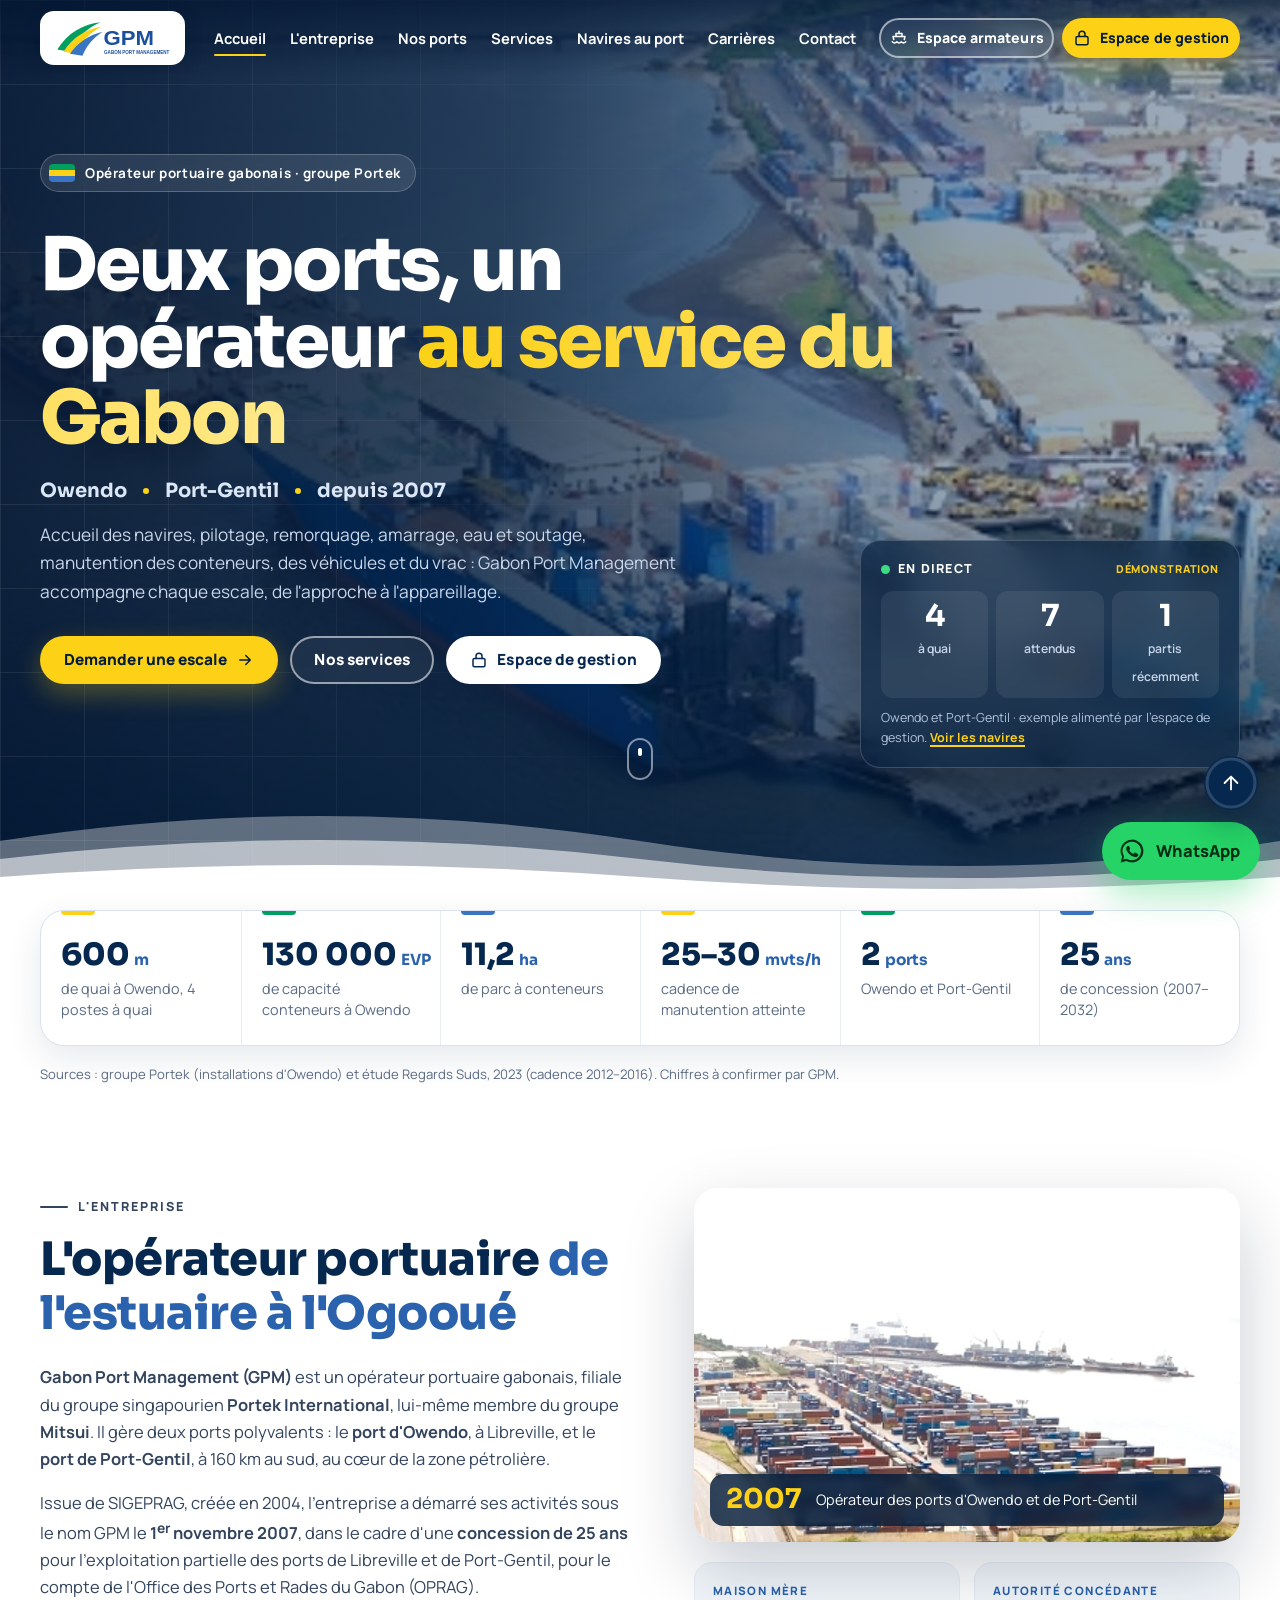
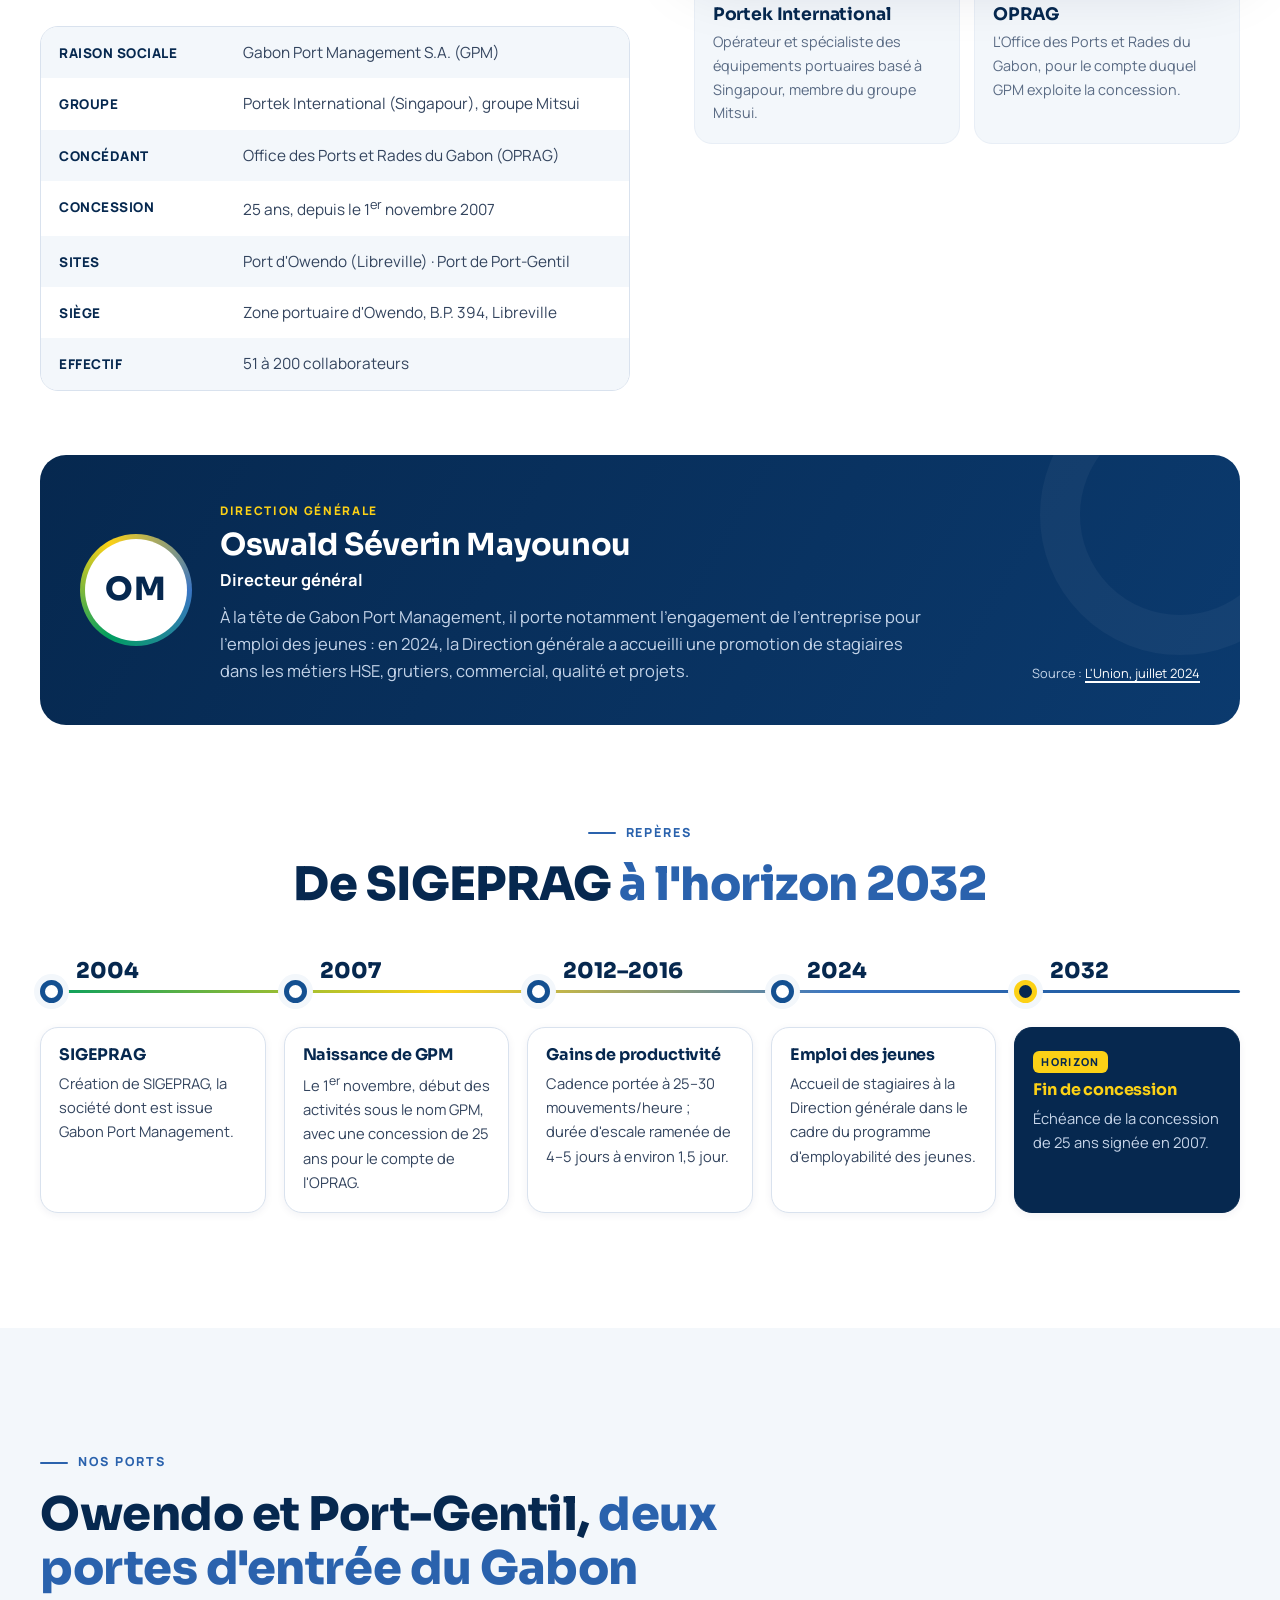
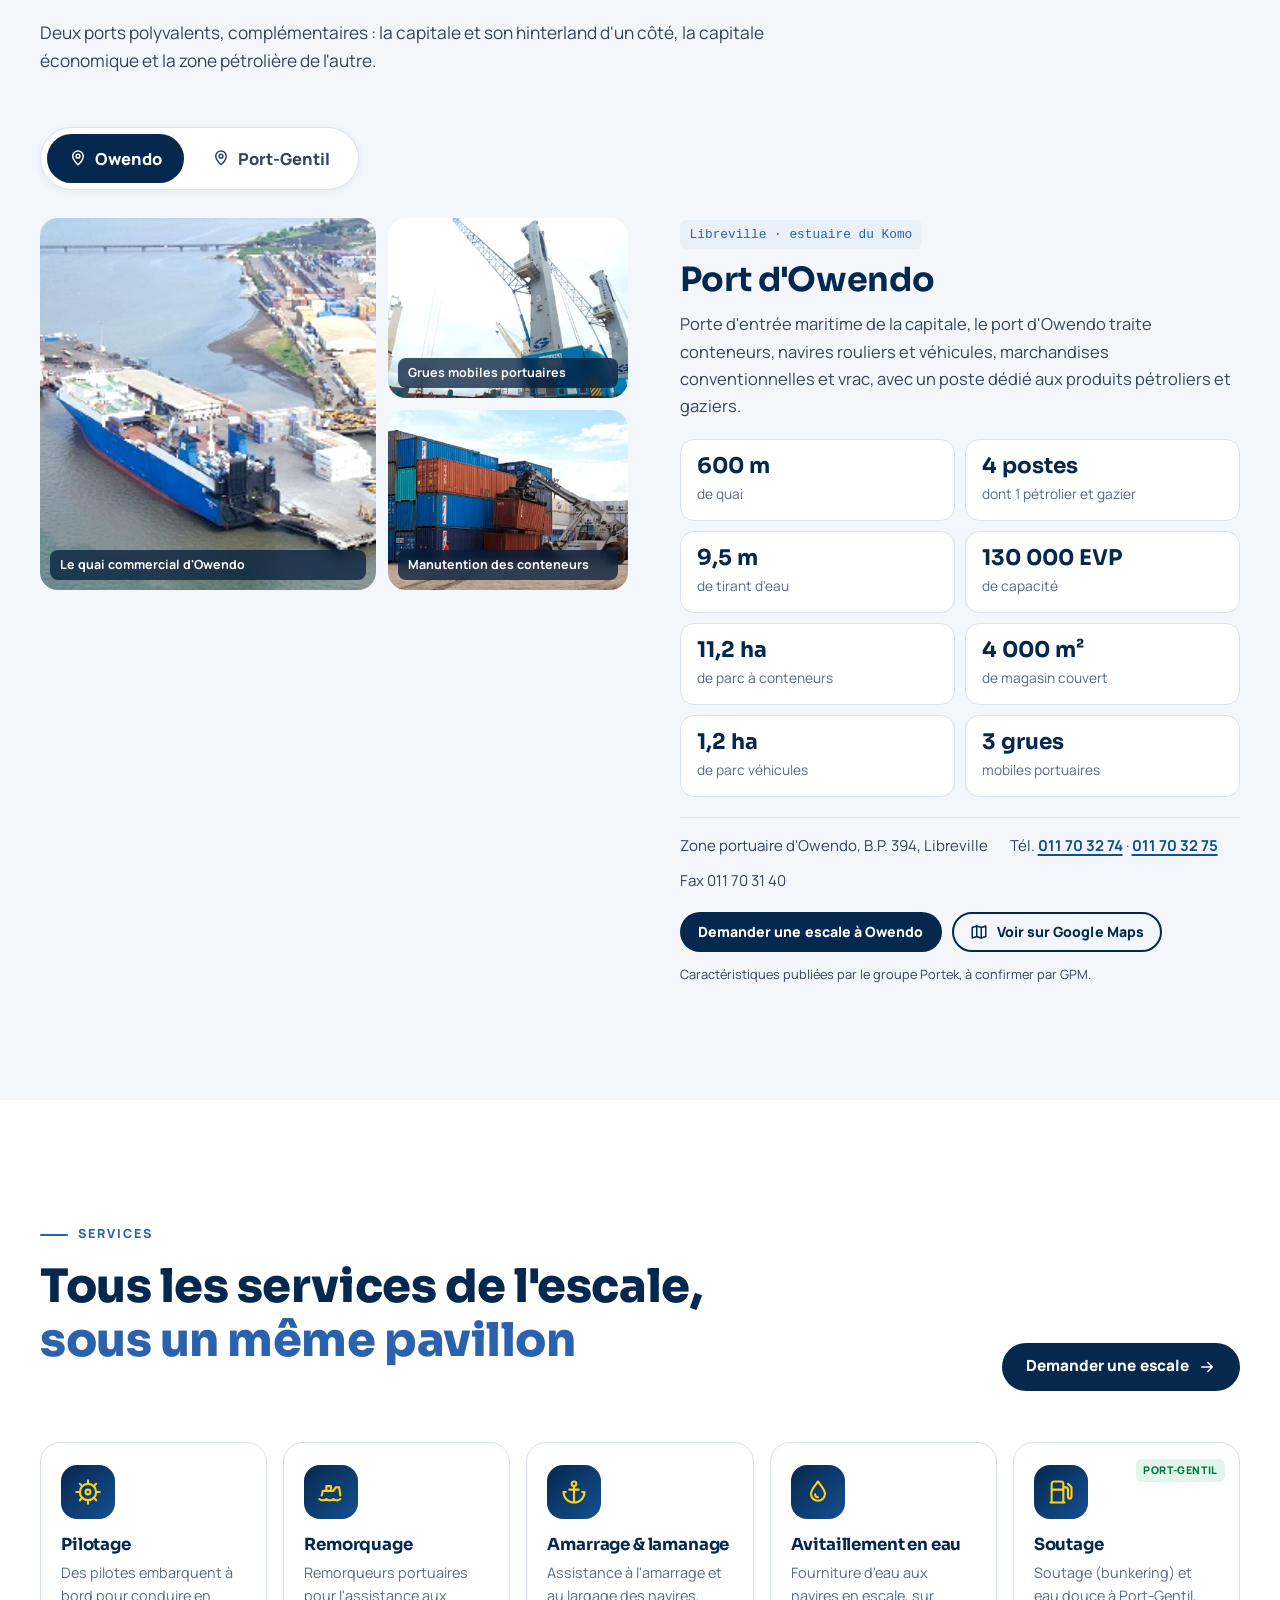
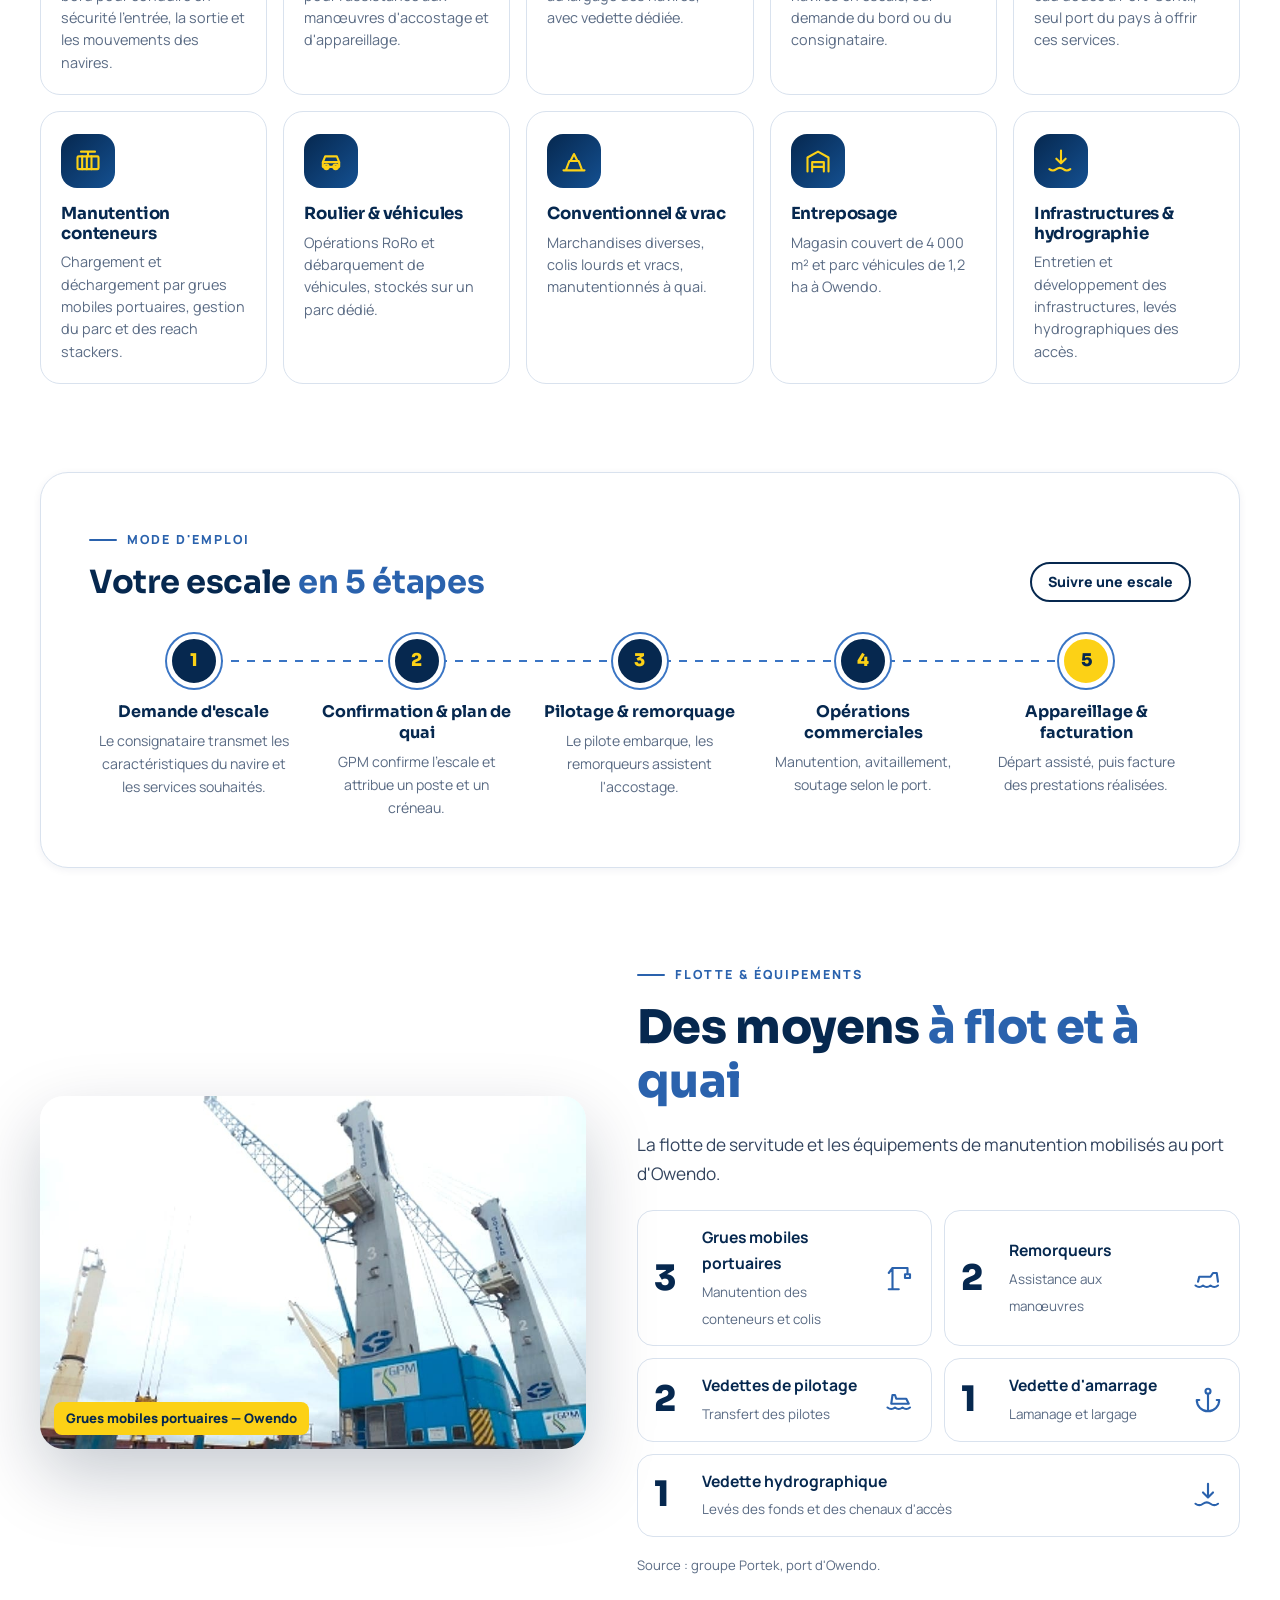
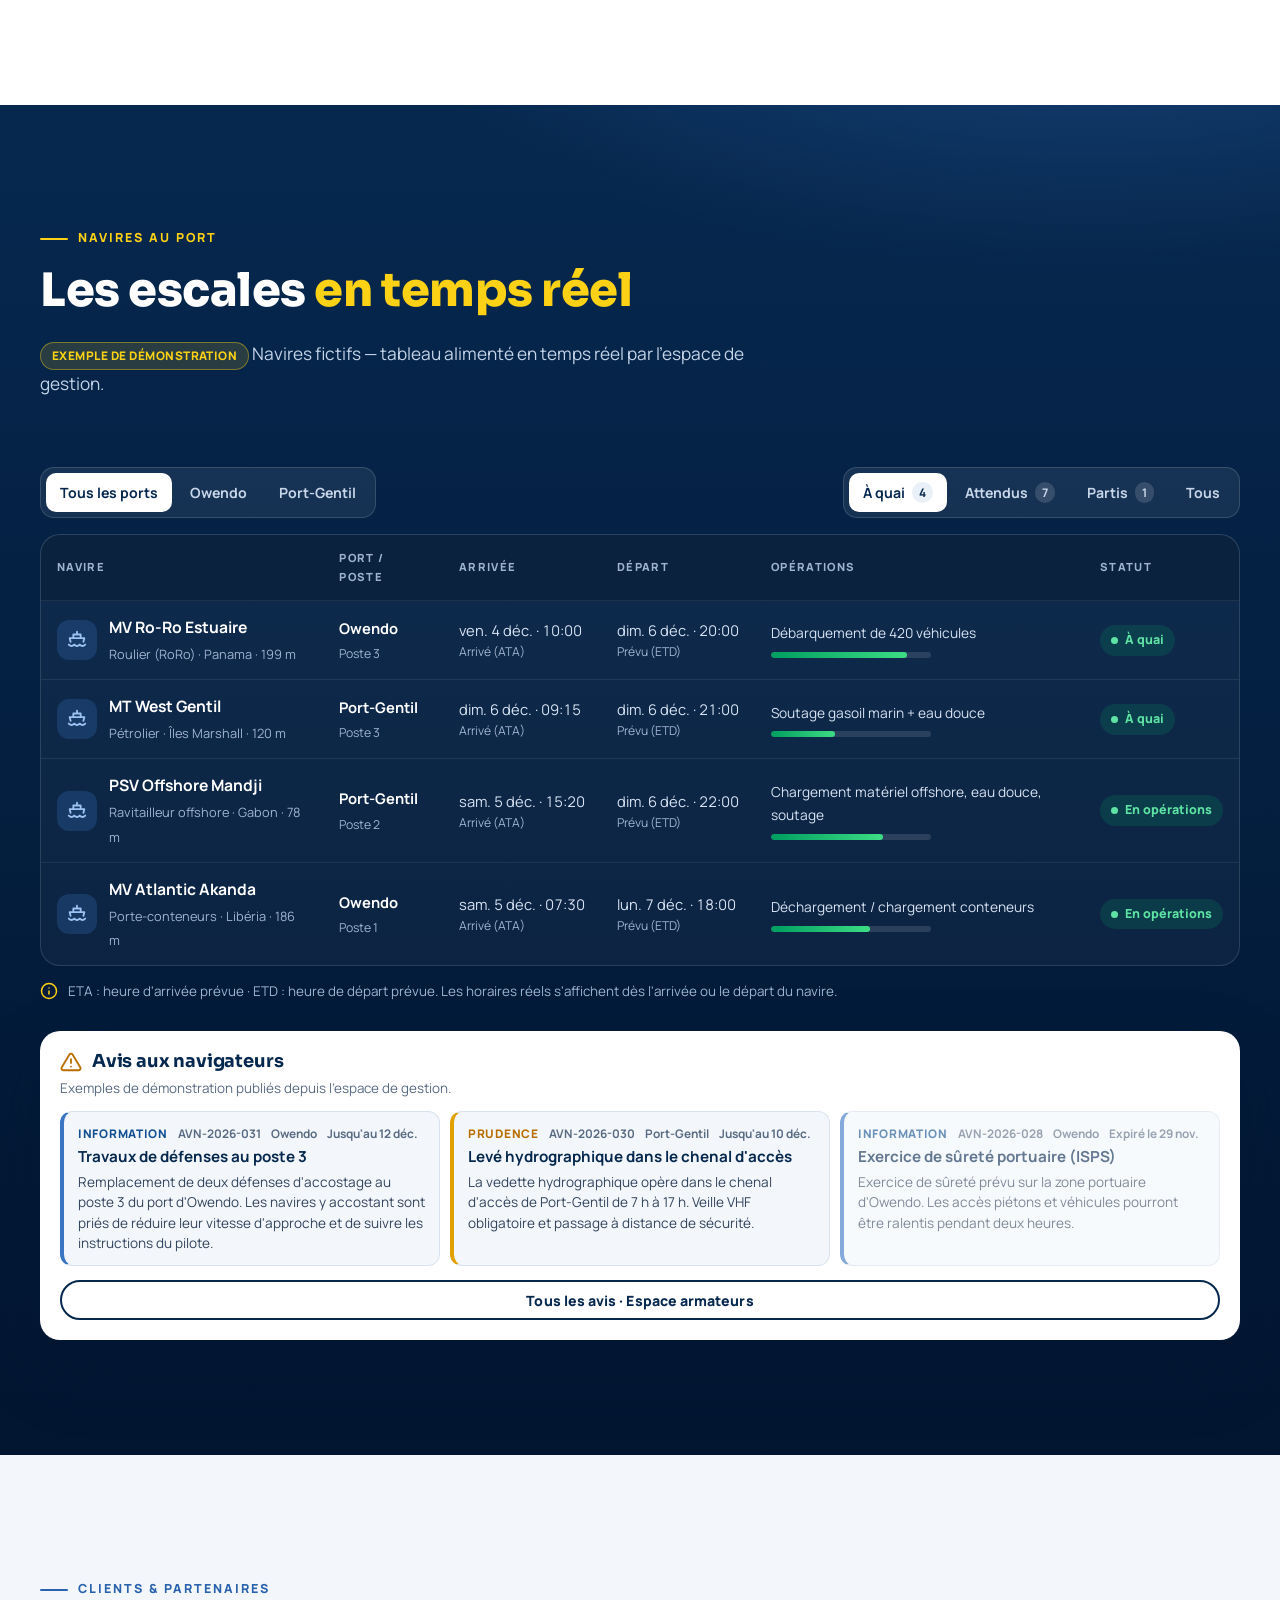
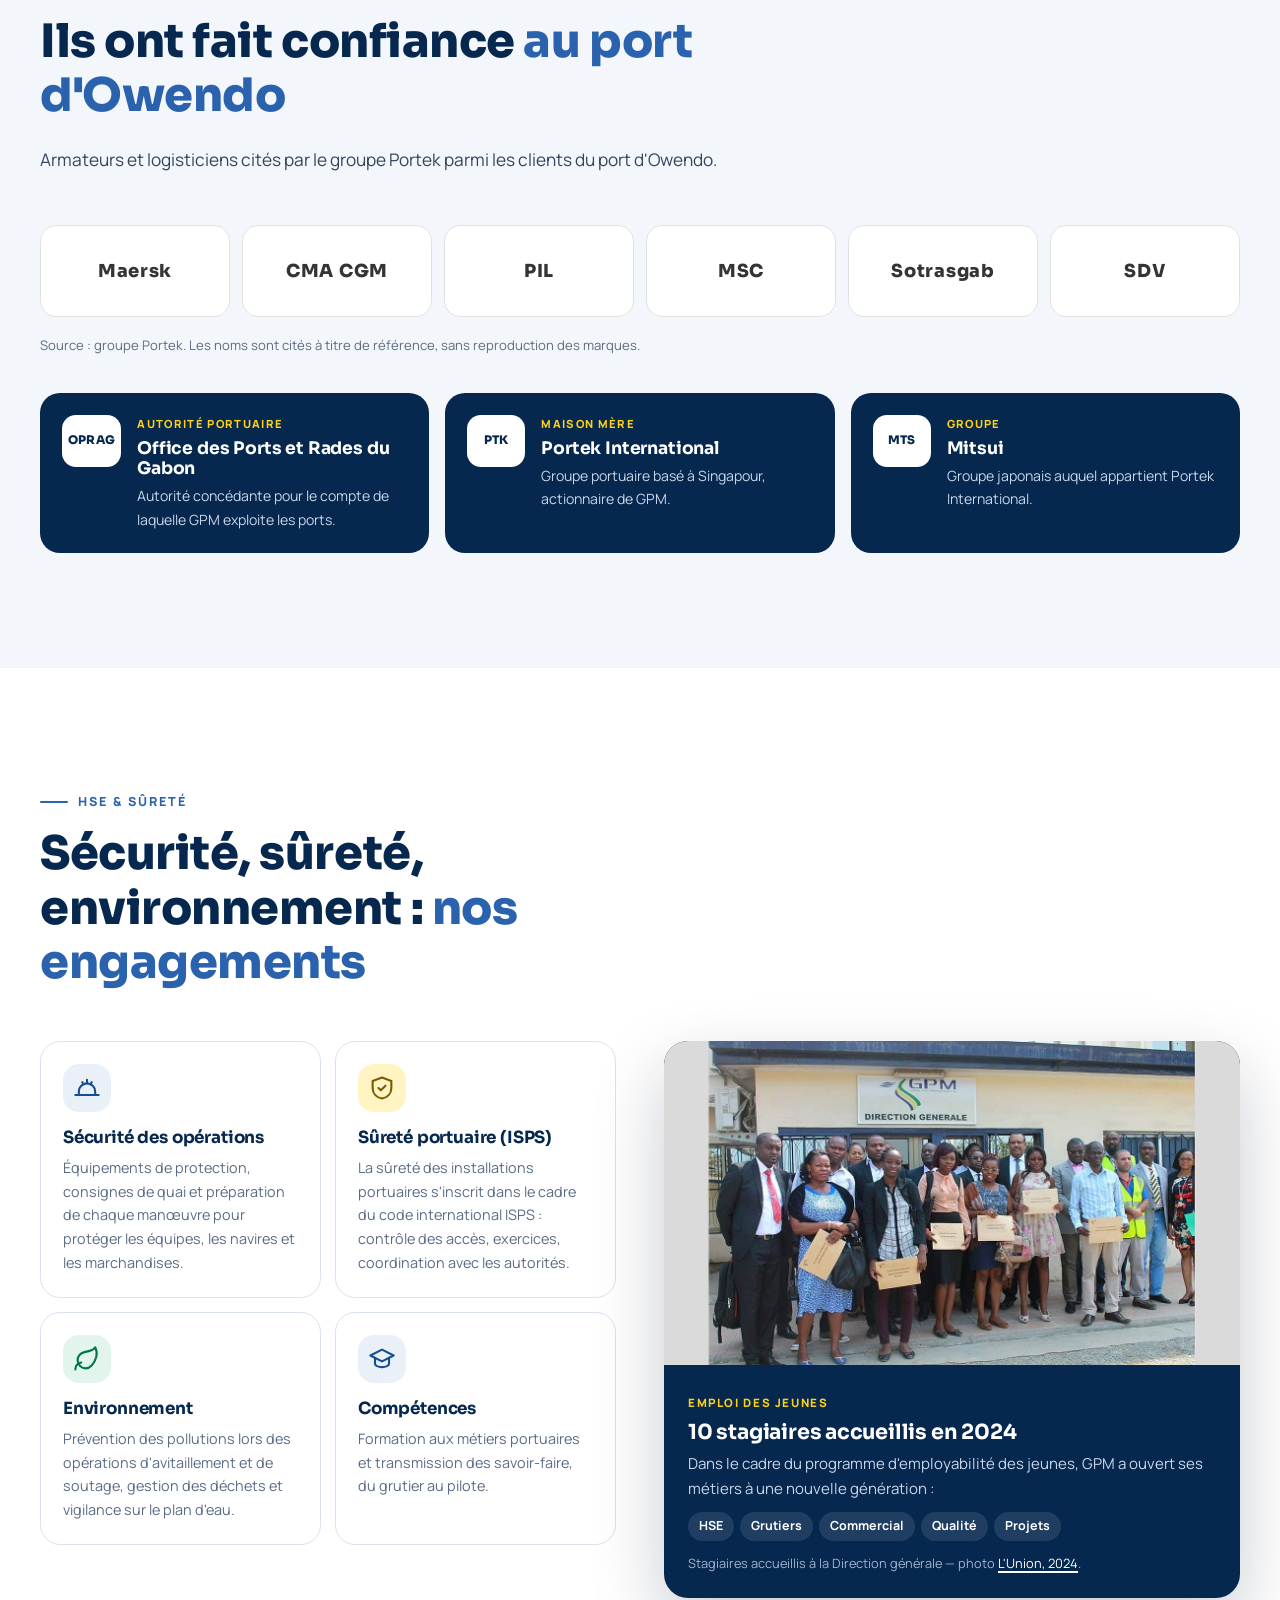
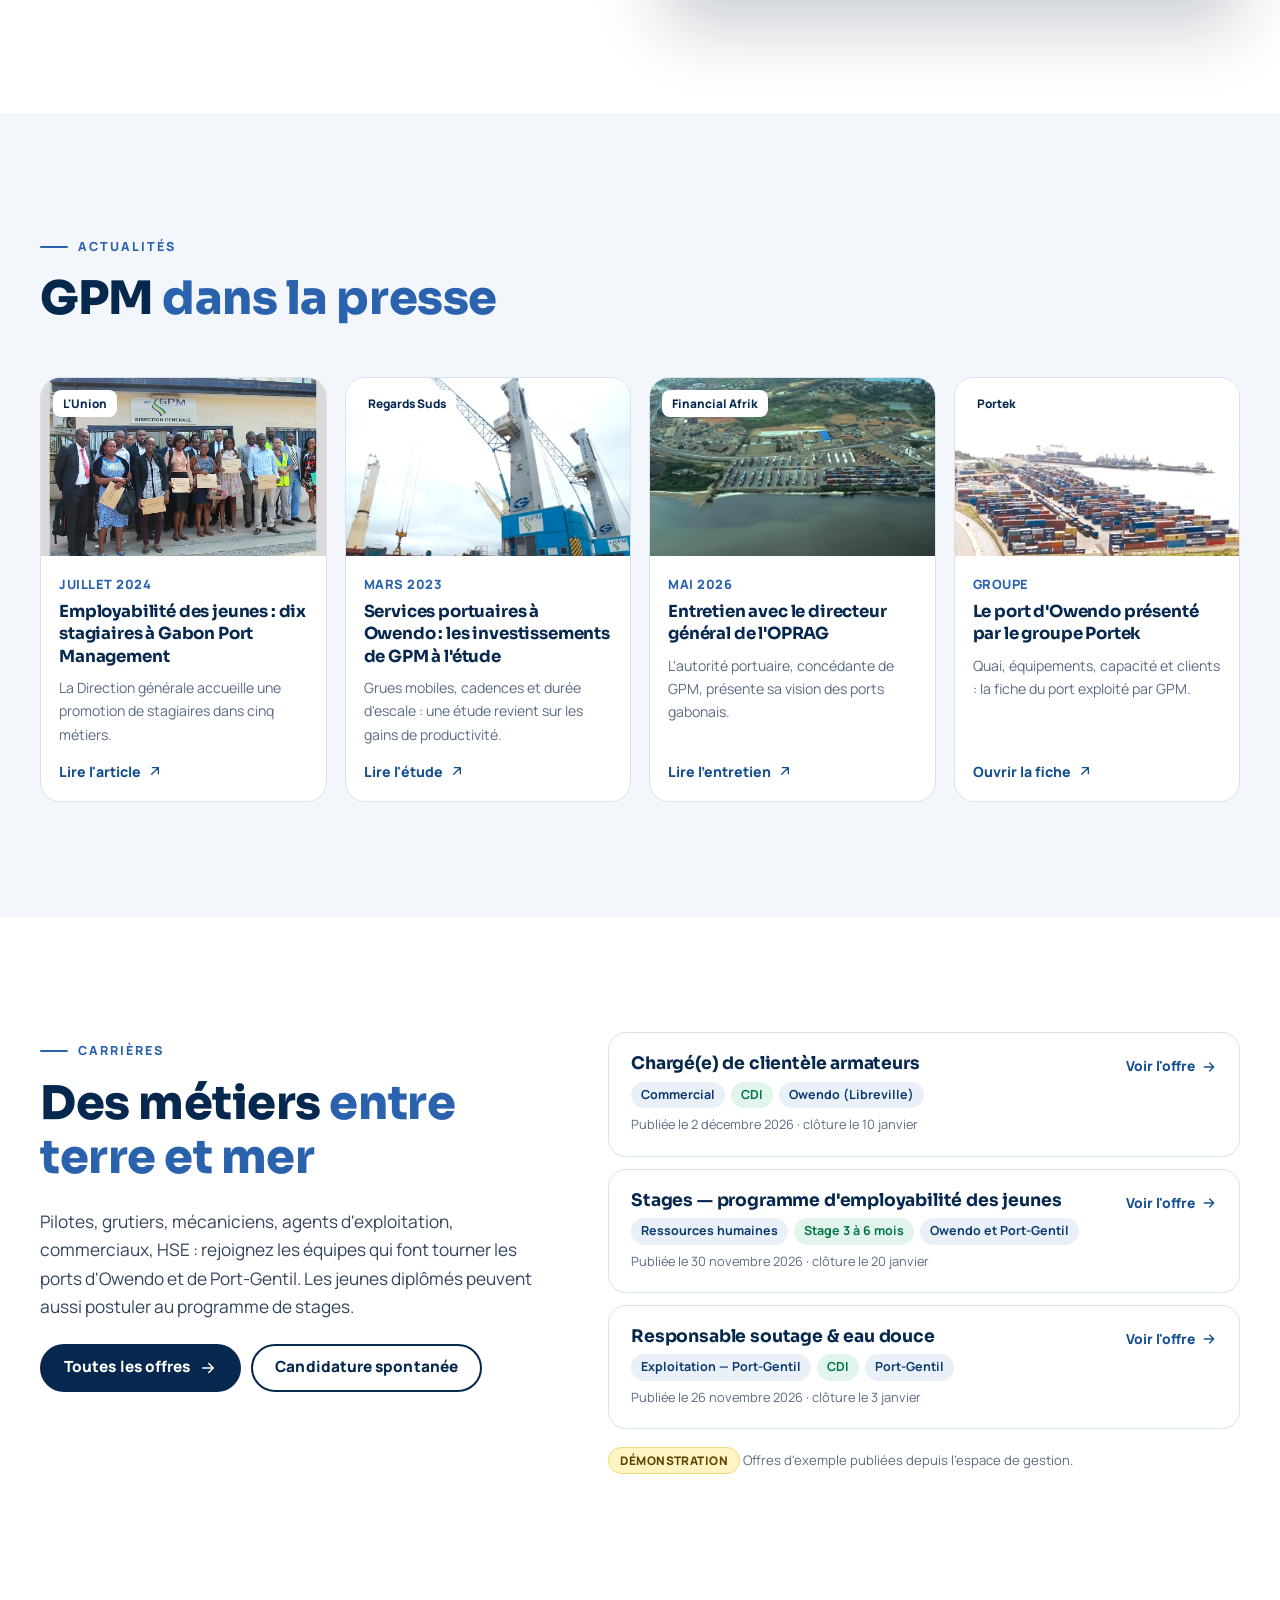
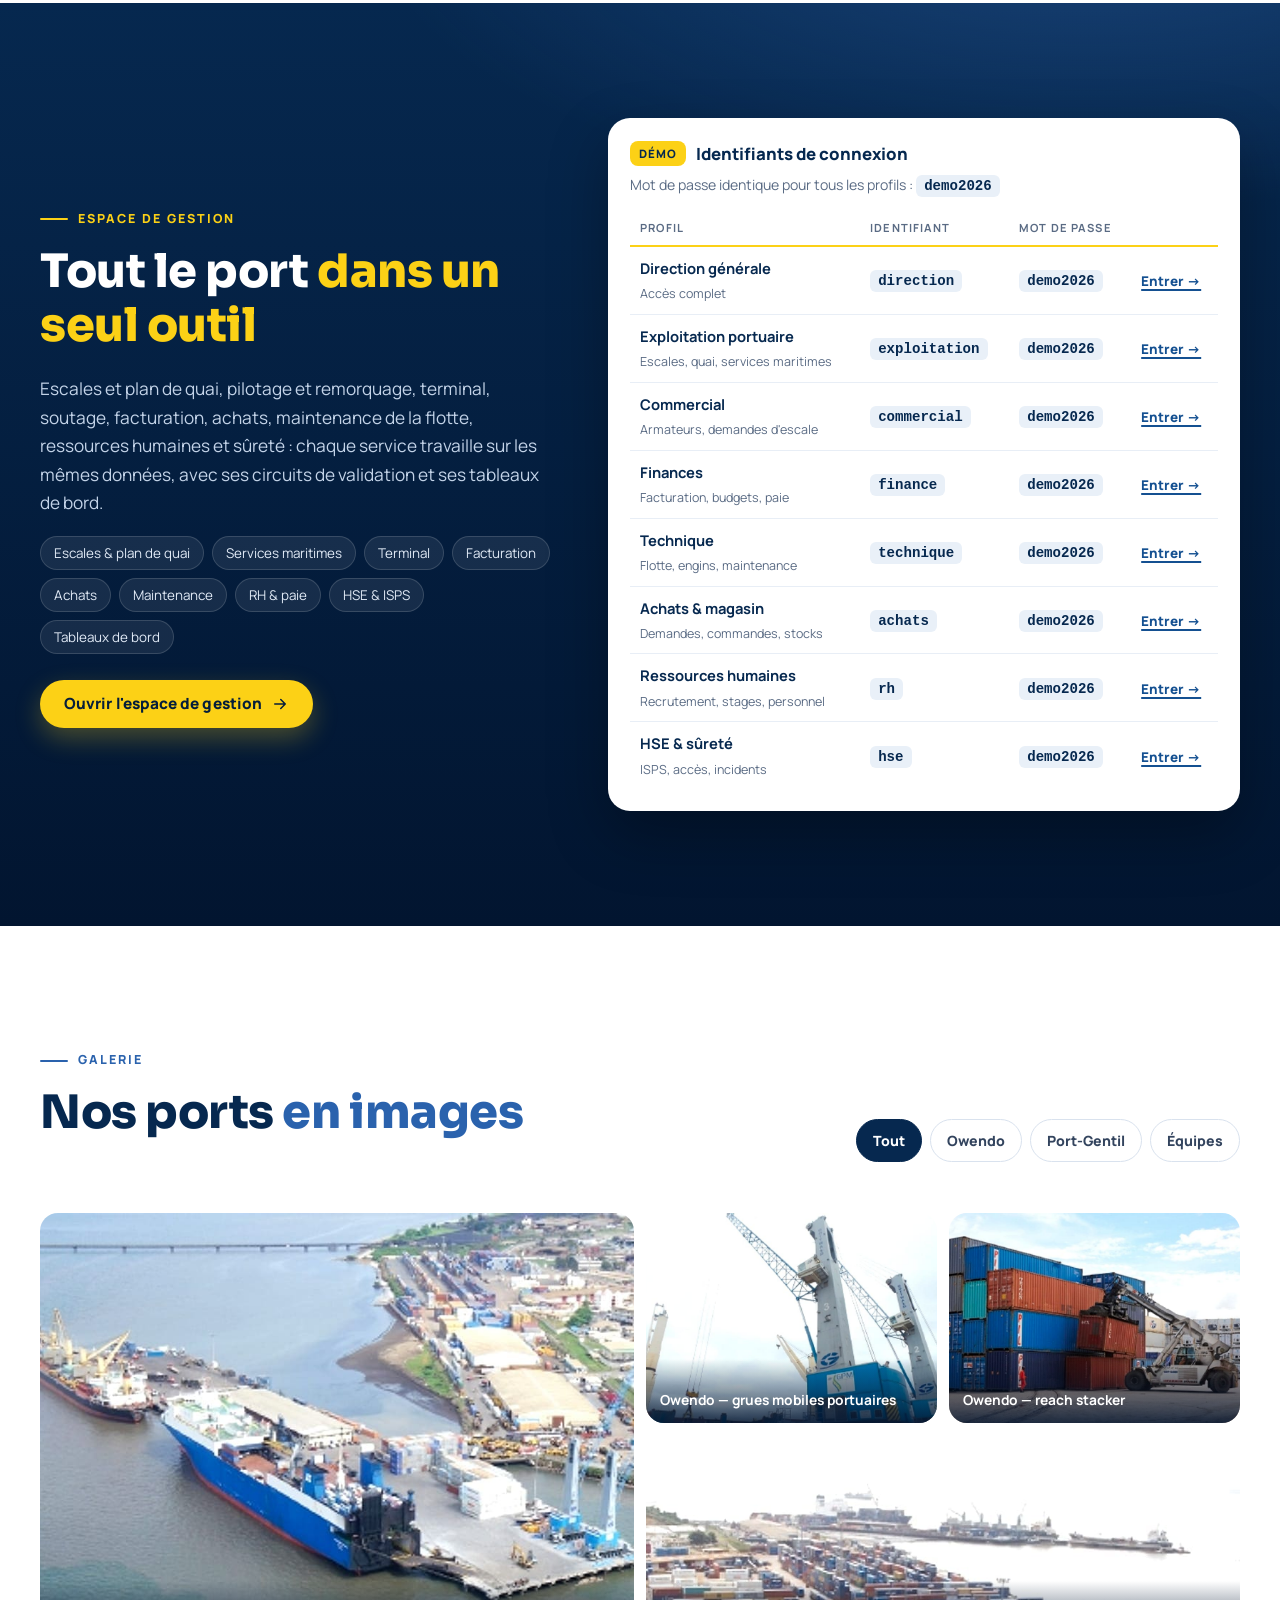
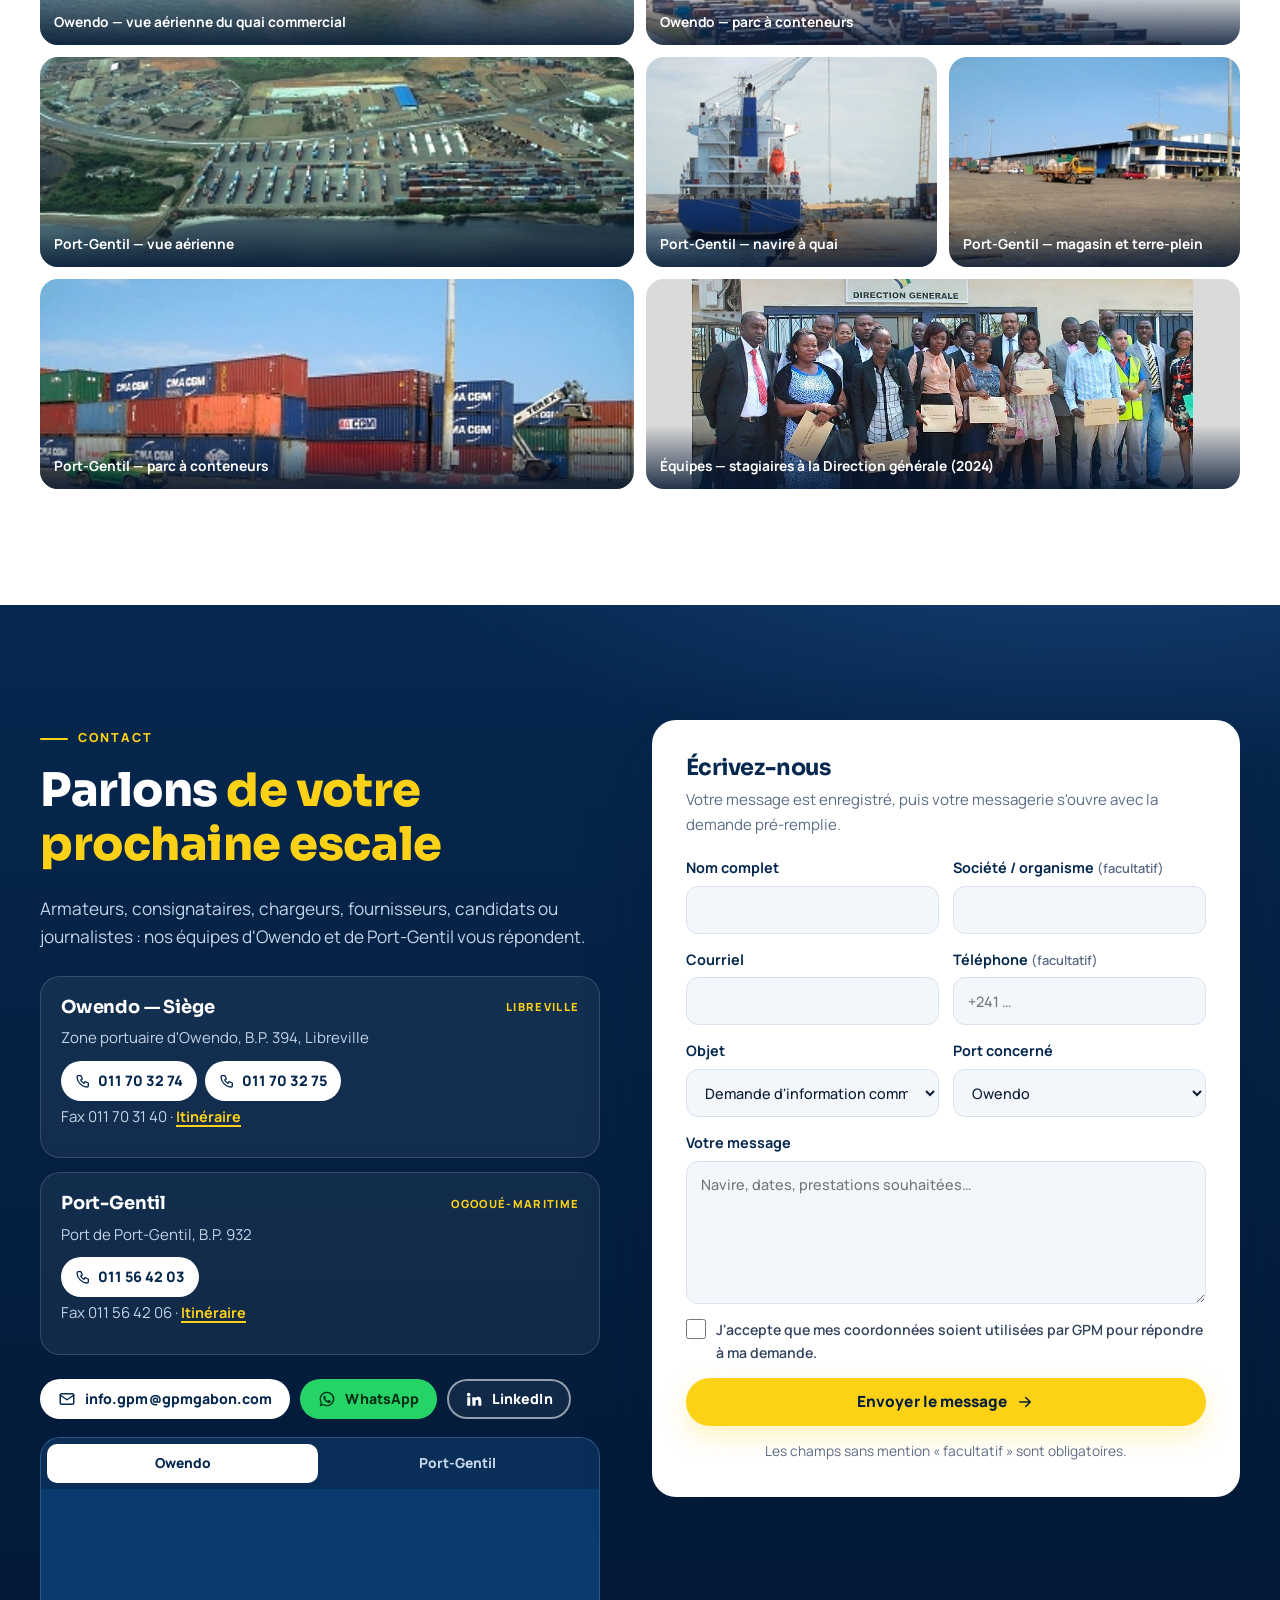
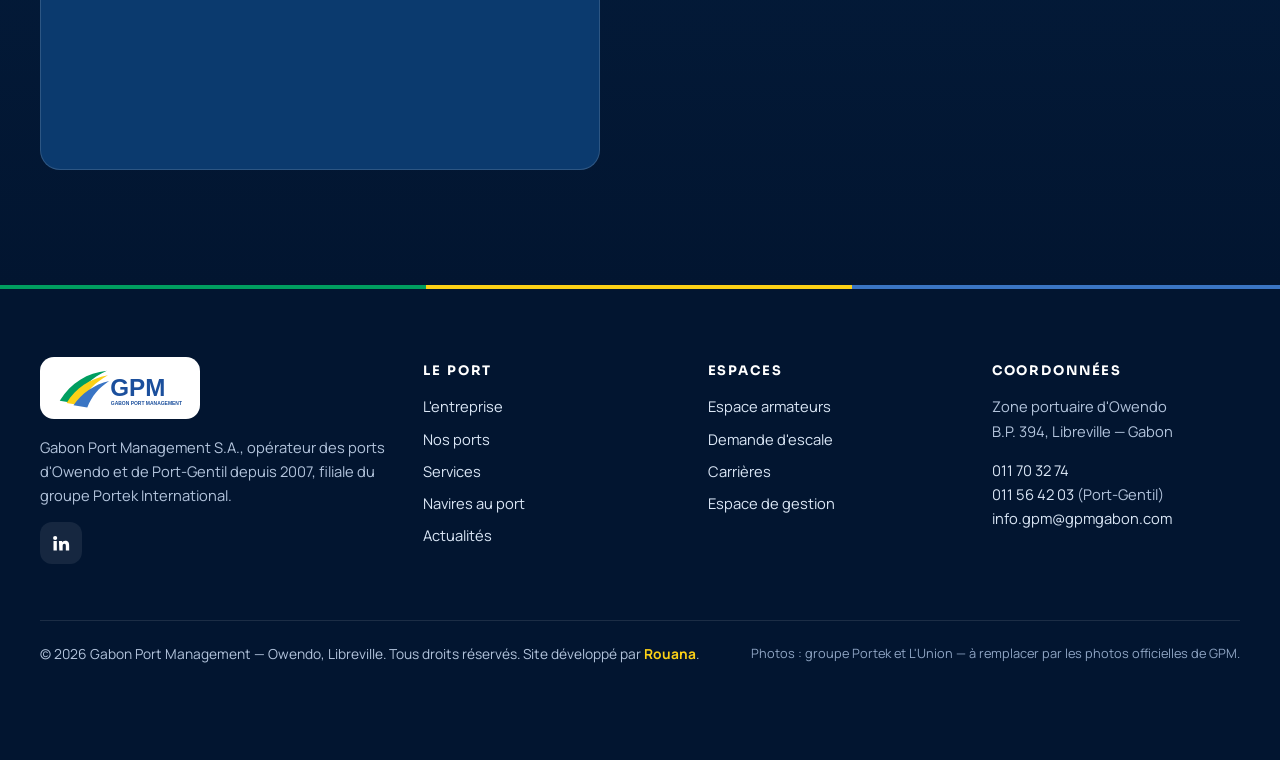
==== index.html @ e1c22f83 "Site Gabon Port Management : vitrine, espace armateurs, carrières et espace de gestion portuaire Co-" ====
<!DOCTYPE html>
<html lang="fr">
<head>
  <meta charset="UTF-8">
  <meta name="viewport" content="width=device-width, initial-scale=1, viewport-fit=cover">
  <title>Gabon Port Management (GPM) — Opérateur des ports d'Owendo et de Port-Gentil</title>
  <meta name="description" content="Gabon Port Management (GPM), filiale du groupe Portek, opère les ports d'Owendo (Libreville) et de Port-Gentil depuis 2007 : pilotage, remorquage, amarrage, eau, soutage, manutention conteneurs, roulier et vrac.">
  <meta name="theme-color" content="#06284f">
  <meta property="og:type" content="website">
  <meta property="og:locale" content="fr_FR">
  <meta property="og:site_name" content="Gabon Port Management">
  <meta property="og:title" content="Gabon Port Management — Deux ports, un opérateur au service du Gabon">
  <meta property="og:description" content="Owendo · Port-Gentil · depuis 2007. Services maritimes, manutention, navires au port et demande d'escale en ligne.">
  <meta property="og:image" content="assets/img/owendo-vue-aerienne.jpg">
  <meta name="twitter:card" content="summary_large_image">
  <link rel="icon" type="image/svg+xml" href="assets/img/icon.svg">
  <link rel="icon" type="image/png" href="assets/img/icon.png">
  <link rel="apple-touch-icon" href="assets/img/icon.png">
  <link rel="preconnect" href="https://fonts.googleapis.com">
  <link rel="preconnect" href="https://fonts.gstatic.com" crossorigin>
  <link href="https://fonts.googleapis.com/css2?family=Sora:wght@600;700;800&family=Manrope:wght@400;500;600;700;800&display=swap" rel="stylesheet">
  <link rel="stylesheet" href="assets/css/style.css">
  <script type="application/ld+json">
  {
    "@context": "https://schema.org",
    "@type": "Organization",
    "name": "Gabon Port Management",
    "alternateName": "GPM",
    "legalName": "Gabon Port Management S.A.",
    "description": "Opérateur des ports d'Owendo (Libreville) et de Port-Gentil, filiale du groupe Portek International.",
    "foundingDate": "2007-11-01",
    "logo": "assets/img/logo.png",
    "email": "info.gpm@gpmgabon.com",
    "telephone": "+241 11 70 32 74",
    "parentOrganization": { "@type": "Organization", "name": "Portek International" },
    "address": { "@type": "PostalAddress", "streetAddress": "Zone portuaire d'Owendo, B.P. 394", "addressLocality": "Libreville", "addressCountry": "GA" },
    "location": [
      { "@type": "Place", "name": "Port d'Owendo", "address": { "@type": "PostalAddress", "addressLocality": "Owendo", "addressCountry": "GA" } },
      { "@type": "Place", "name": "Port de Port-Gentil", "address": { "@type": "PostalAddress", "postOfficeBoxNumber": "932", "addressLocality": "Port-Gentil", "addressCountry": "GA" } }
    ],
    "sameAs": ["https://ga.linkedin.com/company/gabon-port-management"]
  }
  </script>
</head>
<body id="top">
<a class="skip" href="#contenu">Aller au contenu</a>

<!-- ============ EN-TÊTE ============ -->
<header class="header" id="header">
  <div class="container header__inner">
    <a href="#accueil" class="brand" aria-label="Gabon Port Management — accueil">
      <img src="assets/img/logo.svg" alt="Gabon Port Management (GPM)" width="121" height="42">
    </a>
    <nav class="nav" id="nav" aria-label="Navigation principale">
      <a href="#accueil">Accueil</a>
      <a href="#entreprise">L'entreprise</a>
      <a href="#ports">Nos ports</a>
      <a href="#services">Services</a>
      <a href="#navires">Navires au port</a>
      <a href="#carrieres">Carrières</a>
      <a href="#contact">Contact</a>
      <div class="nav__btns">
        <a href="clients.html" class="btn btn--ghost btn--sm"><svg viewBox="0 0 24 24" aria-hidden="true"><path d="M3 17c2 2 4 2 6 0 2 2 4 2 6 0 2 2 4 2 6 0"/><path d="M5 14 4 10h16l-1 4M8 10V6h8v4M12 3v3"/></svg>Espace armateurs</a>
        <a href="espace/index.html" class="btn btn--yellow btn--sm"><svg viewBox="0 0 24 24" aria-hidden="true"><rect x="4" y="10" width="16" height="11" rx="2"/><path d="M8 10V7a4 4 0 0 1 8 0v3"/></svg>Espace de gestion</a>
      </div>
    </nav>
    <a href="espace/index.html" class="btn btn--yellow btn--sm header__cta" aria-label="Espace de gestion"><svg viewBox="0 0 24 24" aria-hidden="true"><rect x="4" y="10" width="16" height="11" rx="2"/><path d="M8 10V7a4 4 0 0 1 8 0v3"/></svg><span>Gestion</span></a>
    <button class="burger" id="burger" type="button" aria-label="Ouvrir le menu" aria-expanded="false" aria-controls="nav"><span></span><span></span><span></span></button>
  </div>
</header>

<main id="contenu">

<!-- ============ HÉRO ============ -->
<section class="hero" id="accueil">
  <div class="hero__bg" style="background-image:url('assets/img/owendo-vue-aerienne.jpg')" role="img" aria-label="Vue aérienne du port d'Owendo : navire roulier à quai et grues mobiles"></div>
  <div class="hero__overlay"></div>
  <div class="hero__grid" aria-hidden="true"></div>
  <div class="container hero__content">
    <p class="hero__badge reveal"><span class="hero__flag" aria-hidden="true"><i></i><i></i><i></i></span><span>Opérateur portuaire gabonais · groupe Portek</span></p>
    <h1 class="hero__title reveal">Deux ports, un opérateur <em>au service du Gabon</em></h1>
    <p class="hero__sites reveal"><span>Owendo</span><span>Port-Gentil</span><span>depuis 2007</span></p>
    <p class="hero__lead reveal">Accueil des navires, pilotage, remorquage, amarrage, eau et soutage, manutention des conteneurs, des véhicules et du vrac : Gabon Port Management accompagne chaque escale, de l'approche à l'appareillage.</p>
    <div class="hero__actions reveal">
      <a href="clients.html#demande" class="btn btn--yellow">Demander une escale <svg viewBox="0 0 24 24" aria-hidden="true"><path d="M5 12h14M13 6l6 6-6 6"/></svg></a>
      <a href="#services" class="btn btn--ghost">Nos services</a>
      <a href="espace/index.html" class="btn btn--white"><svg viewBox="0 0 24 24" aria-hidden="true"><rect x="4" y="10" width="16" height="11" rx="2"/><path d="M8 10V7a4 4 0 0 1 8 0v3"/></svg>Espace de gestion</a>
    </div>
  </div>
  <aside class="hero__live reveal" aria-label="Activité des ports (démonstration)">
    <div class="live__head"><span class="live__dot">En direct</span><small>Démonstration</small></div>
    <div class="live__stats">
      <a href="#navires" data-goto="quai"><b id="live-quai">–</b><span>à quai</span></a>
      <a href="#navires" data-goto="attendus"><b id="live-attendus">–</b><span>attendus</span></a>
      <a href="#navires" data-goto="partis"><b id="live-partis">–</b><span>partis récemment</span></a>
    </div>
    <p class="live__foot">Owendo et Port-Gentil · exemple alimenté par l'espace de gestion. <a href="#navires">Voir les navires</a></p>
  </aside>
  <div class="waves" aria-hidden="true">
    <svg class="w1" viewBox="0 0 2880 110" preserveAspectRatio="none"><path fill="#ffffff" d="M0 50 Q 360 0 720 50 T 1440 50 T 2160 50 T 2880 50 V110 H0Z"/></svg>
    <svg class="w2" viewBox="0 0 2880 110" preserveAspectRatio="none"><path fill="#ffffff" d="M0 68 Q 360 30 720 68 T 1440 68 T 2160 68 T 2880 68 V110 H0Z"/></svg>
    <svg class="w3" viewBox="0 0 2880 110" preserveAspectRatio="none"><path fill="#ffffff" d="M0 86 Q 360 62 720 86 T 1440 86 T 2160 86 T 2880 86 V110 H0Z"/></svg>
  </div>
  <span class="hero__scroll" aria-hidden="true"></span>
</section>

<!-- ============ CHIFFRES CLÉS ============ -->
<section class="kpis" aria-label="Chiffres clés">
  <div class="container">
    <div class="kpis__grid reveal">
      <div class="kpi"><div class="kpi__value"><span data-count="600">0</span><small>m</small></div><p class="kpi__label">de quai à Owendo, 4 postes à quai</p></div>
      <div class="kpi"><div class="kpi__value"><span data-count="130000">0</span><small>EVP</small></div><p class="kpi__label">de capacité conteneurs à Owendo</p></div>
      <div class="kpi"><div class="kpi__value"><span data-count="11.2" data-decimals="1">0</span><small>ha</small></div><p class="kpi__label">de parc à conteneurs</p></div>
      <div class="kpi"><div class="kpi__value"><span data-count="30" data-prefix="25–">0</span><small>mvts/h</small></div><p class="kpi__label">cadence de manutention atteinte</p></div>
      <div class="kpi"><div class="kpi__value"><span data-count="2">0</span><small>ports</small></div><p class="kpi__label">Owendo et Port-Gentil</p></div>
      <div class="kpi"><div class="kpi__value"><span data-count="25">0</span><small>ans</small></div><p class="kpi__label">de concession (2007–2032)</p></div>
    </div>
    <p class="src">Sources : groupe Portek (installations d'Owendo) et étude Regards Suds, 2023 (cadence 2012–2016). Chiffres à confirmer par GPM.</p>
  </div>
</section>

<!-- ============ L'ENTREPRISE ============ -->
<section class="section" id="entreprise">
  <div class="container">
    <div class="about">
      <div class="about__text">
        <p class="eyebrow reveal">L'entreprise</p>
        <h2 class="title reveal">L'opérateur portuaire <em>de l'estuaire à l'Ogooué</em></h2>
        <p class="reveal"><strong>Gabon Port Management (GPM)</strong> est un opérateur portuaire gabonais, filiale du groupe singapourien <strong>Portek International</strong>, lui-même membre du groupe <strong>Mitsui</strong>. Il gère deux ports polyvalents : le <strong>port d'Owendo</strong>, à Libreville, et le <strong>port de Port-Gentil</strong>, à 160 km au sud, au cœur de la zone pétrolière.</p>
        <p class="reveal">Issue de SIGEPRAG, créée en 2004, l'entreprise a démarré ses activités sous le nom GPM le <strong>1<sup>er</sup> novembre 2007</strong>, dans le cadre d'une <strong>concession de 25 ans</strong> pour l'exploitation partielle des ports de Libreville et de Port-Gentil, pour le compte de l'Office des Ports et Rades du Gabon (OPRAG).</p>
        <dl class="fiche reveal">
          <div><dt>Raison sociale</dt><dd>Gabon Port Management S.A. (GPM)</dd></div>
          <div><dt>Groupe</dt><dd>Portek International (Singapour), groupe Mitsui</dd></div>
          <div><dt>Concédant</dt><dd>Office des Ports et Rades du Gabon (OPRAG)</dd></div>
          <div><dt>Concession</dt><dd>25 ans, depuis le 1<sup>er</sup> novembre 2007</dd></div>
          <div><dt>Sites</dt><dd>Port d'Owendo (Libreville) · Port de Port-Gentil</dd></div>
          <div><dt>Siège</dt><dd>Zone portuaire d'Owendo, B.P. 394, Libreville</dd></div>
          <div><dt>Effectif</dt><dd>51 à 200 collaborateurs</dd></div>
        </dl>
      </div>
      <div class="about__side">
        <figure class="about__media reveal">
          <img src="assets/img/owendo-parc-conteneurs.jpg" alt="Parc à conteneurs du port d'Owendo exploité par GPM" width="912" height="590" loading="lazy">
          <figcaption><strong>2007</strong><span>Opérateur des ports d'Owendo et de Port-Gentil</span></figcaption>
        </figure>
        <div class="groupe">
          <article class="reveal"><small>Maison mère</small><h3>Portek International</h3><p>Opérateur et spécialiste des équipements portuaires basé à Singapour, membre du groupe Mitsui.</p></article>
          <article class="reveal"><small>Autorité concédante</small><h3>OPRAG</h3><p>L'Office des Ports et Rades du Gabon, pour le compte duquel GPM exploite la concession.</p></article>
        </div>
      </div>
    </div>

    <article class="dg reveal" aria-label="Direction générale">
      <div class="dg__avatar" aria-hidden="true"><span>OM</span></div>
      <div>
        <small>Direction générale</small>
        <h3>Oswald Séverin Mayounou</h3>
        <span class="dg__role">Directeur général</span>
        <p>À la tête de Gabon Port Management, il porte notamment l'engagement de l'entreprise pour l'emploi des jeunes : en 2024, la Direction générale a accueilli une promotion de stagiaires dans les métiers HSE, grutiers, commercial, qualité et projets.</p>
      </div>
      <p class="dg__src">Source : <a href="https://www.union.sonapresse.com/fr/employabilite-des-jeunes-dix-stagiaires-gabon-port-management" target="_blank" rel="noopener">L'Union, juillet 2024</a></p>
    </article>

    <div class="histoire">
      <div class="section__head section__head--center">
        <p class="eyebrow reveal">Repères</p>
        <h2 class="title reveal">De SIGEPRAG <em>à l'horizon 2032</em></h2>
      </div>
      <ol class="timeline">
        <li class="tl reveal"><span class="tl__year">2004</span><div class="tl__card"><h4>SIGEPRAG</h4><p>Création de SIGEPRAG, la société dont est issue Gabon Port Management.</p></div></li>
        <li class="tl reveal"><span class="tl__year">2007</span><div class="tl__card"><h4>Naissance de GPM</h4><p>Le 1<sup>er</sup> novembre, début des activités sous le nom GPM, avec une concession de 25 ans pour le compte de l'OPRAG.</p></div></li>
        <li class="tl reveal"><span class="tl__year">2012–2016</span><div class="tl__card"><h4>Gains de productivité</h4><p>Cadence portée à 25–30 mouvements/heure ; durée d'escale ramenée de 4–5 jours à environ 1,5 jour.</p></div></li>
        <li class="tl reveal"><span class="tl__year">2024</span><div class="tl__card"><h4>Emploi des jeunes</h4><p>Accueil de stagiaires à la Direction générale dans le cadre du programme d'employabilité des jeunes.</p></div></li>
        <li class="tl tl--goal reveal"><span class="tl__year">2032</span><div class="tl__card"><span class="tl__flag">Horizon</span><h4>Fin de concession</h4><p>Échéance de la concession de 25 ans signée en 2007.</p></div></li>
      </ol>
    </div>
  </div>
</section>

<!-- ============ NOS PORTS ============ -->
<section class="section section--paper" id="ports">
  <div class="container">
    <div class="section__head">
      <p class="eyebrow reveal">Nos ports</p>
      <h2 class="title reveal">Owendo et Port-Gentil, <em>deux portes d'entrée du Gabon</em></h2>
      <p class="lead reveal">Deux ports polyvalents, complémentaires : la capitale et son hinterland d'un côté, la capitale économique et la zone pétrolière de l'autre.</p>
    </div>

    <div class="tabs reveal" role="tablist" aria-label="Choisir un port" data-tabs>
      <button type="button" role="tab" id="tab-owe" aria-controls="port-owe" aria-selected="true"><svg viewBox="0 0 24 24" aria-hidden="true"><path d="M12 21s-7-6.2-7-11.5A7 7 0 0 1 19 9.5C19 14.8 12 21 12 21z"/><circle cx="12" cy="9.5" r="2.5"/></svg>Owendo</button>
      <button type="button" role="tab" id="tab-pog" aria-controls="port-pog" aria-selected="false" tabindex="-1"><svg viewBox="0 0 24 24" aria-hidden="true"><path d="M12 21s-7-6.2-7-11.5A7 7 0 0 1 19 9.5C19 14.8 12 21 12 21z"/><circle cx="12" cy="9.5" r="2.5"/></svg>Port-Gentil</button>
    </div>

    <div class="port" id="port-owe" role="tabpanel" aria-labelledby="tab-owe">
      <div class="port__media">
        <figure><img src="assets/img/owendo-vue-aerienne.jpg" alt="Vue aérienne du port d'Owendo avec un navire roulier à quai" width="912" height="590" loading="lazy"><figcaption>Le quai commercial d'Owendo</figcaption></figure>
        <figure><img src="assets/img/owendo-grues-mobiles.jpg" alt="Grues mobiles portuaires siglées GPM" width="912" height="590" loading="lazy"><figcaption>Grues mobiles portuaires</figcaption></figure>
        <figure><img src="assets/img/owendo-reach-stacker.jpg" alt="Reach stacker manipulant un conteneur à Owendo" width="912" height="590" loading="lazy"><figcaption>Manutention des conteneurs</figcaption></figure>
      </div>
      <div class="port__body">
        <span class="port__coord">Libreville · estuaire du Komo</span>
        <h3>Port d'Owendo</h3>
        <p>Porte d'entrée maritime de la capitale, le port d'Owendo traite conteneurs, navires rouliers et véhicules, marchandises conventionnelles et vrac, avec un poste dédié aux produits pétroliers et gaziers.</p>
        <ul class="specs">
          <li><b>600 m</b><span>de quai</span></li>
          <li><b>4 postes</b><span>dont 1 pétrolier et gazier</span></li>
          <li><b>9,5 m</b><span>de tirant d'eau</span></li>
          <li><b>130 000 EVP</b><span>de capacité</span></li>
          <li><b>11,2 ha</b><span>de parc à conteneurs</span></li>
          <li><b>4 000 m²</b><span>de magasin couvert</span></li>
          <li><b>1,2 ha</b><span>de parc véhicules</span></li>
          <li><b>3 grues</b><span>mobiles portuaires</span></li>
        </ul>
        <div class="port__contact">
          <span>Zone portuaire d'Owendo, B.P. 394, Libreville</span>
          <span>Tél. <a href="tel:+24111703274">011 70 32 74</a> · <a href="tel:+24111703275">011 70 32 75</a></span>
          <span>Fax 011 70 31 40</span>
        </div>
        <div class="port__actions">
          <a class="btn btn--navy btn--sm" href="clients.html#demande">Demander une escale à Owendo</a>
          <a class="btn btn--outline btn--sm" href="https://www.google.com/maps/search/?api=1&amp;query=Port+d%27Owendo" target="_blank" rel="noopener"><svg viewBox="0 0 24 24" aria-hidden="true"><path d="M9 4 3 6v14l6-2 6 2 6-2V4l-6 2z"/><path d="M9 4v14M15 6v14"/></svg>Voir sur Google Maps</a>
        </div>
        <p class="port__src">Caractéristiques publiées par le groupe Portek, à confirmer par GPM.</p>
      </div>
    </div>

    <div class="port" id="port-pog" role="tabpanel" aria-labelledby="tab-pog" hidden>
      <div class="port__media">
        <figure><img src="assets/img/port-gentil-vue-aerienne.jpg" alt="Vue aérienne du quai commercial et du parc à conteneurs de Port-Gentil" width="912" height="590" loading="lazy"><figcaption>Le port de Port-Gentil vu du ciel</figcaption></figure>
        <figure><img src="assets/img/port-gentil-navire-quai.jpg" alt="Navire à quai au port de Port-Gentil" width="912" height="590" loading="lazy"><figcaption>Navire à quai</figcaption></figure>
        <figure><img src="assets/img/port-gentil-magasin.jpg" alt="Magasin couvert et terre-plein du port de Port-Gentil" width="912" height="590" loading="lazy"><figcaption>Magasin et terre-plein</figcaption></figure>
      </div>
      <div class="port__body">
        <span class="port__coord">Ogooué-Maritime · île Mandji</span>
        <h3>Port de Port-Gentil</h3>
        <p>À 160 km au sud de Libreville, au cœur de la capitale économique du pays, le port de Port-Gentil accompagne les activités pétrolières et offshore autant que le commerce maritime de la région.</p>
        <div class="port__exclu">
          <svg viewBox="0 0 24 24" aria-hidden="true"><path d="M4 21V5a2 2 0 0 1 2-2h6a2 2 0 0 1 2 2v16M3 21h12M4 10h10M14 8h2a2 2 0 0 1 2 2v6a1.5 1.5 0 0 0 3 0V8l-3-3"/></svg>
          <div><b>Soutage et eau douce : une exclusivité</b><span>Port-Gentil est le seul port du pays à proposer les services de soutage (bunkering) et d'eau douce aux navires.</span></div>
        </div>
        <ul class="specs specs--text">
          <li><svg viewBox="0 0 24 24" aria-hidden="true"><path d="M5 12l5 5 9-10"/></svg><div><b>Zone pétrolière</b><span>Au service des opérateurs pétroliers et de leurs navires.</span></div></li>
          <li><svg viewBox="0 0 24 24" aria-hidden="true"><path d="M5 12l5 5 9-10"/></svg><div><b>Offshore</b><span>Escales des navires de ravitaillement des plateformes.</span></div></li>
          <li><svg viewBox="0 0 24 24" aria-hidden="true"><path d="M5 12l5 5 9-10"/></svg><div><b>Port polyvalent</b><span>Conteneurs, marchandises conventionnelles, entreposage.</span></div></li>
          <li><svg viewBox="0 0 24 24" aria-hidden="true"><path d="M5 12l5 5 9-10"/></svg><div><b>Services maritimes</b><span>Pilotage, remorquage, amarrage, avitaillement.</span></div></li>
        </ul>
        <div class="port__contact">
          <span>Port de Port-Gentil, B.P. 932</span>
          <span>Tél. <a href="tel:+24111564203">011 56 42 03</a></span>
          <span>Fax 011 56 42 06</span>
        </div>
        <div class="port__actions">
          <a class="btn btn--navy btn--sm" href="clients.html#demande">Demander une escale à Port-Gentil</a>
          <a class="btn btn--outline btn--sm" href="https://www.google.com/maps/search/?api=1&amp;query=Port+de+Port-Gentil" target="_blank" rel="noopener"><svg viewBox="0 0 24 24" aria-hidden="true"><path d="M9 4 3 6v14l6-2 6 2 6-2V4l-6 2z"/><path d="M9 4v14M15 6v14"/></svg>Voir sur Google Maps</a>
        </div>
      </div>
    </div>
  </div>
</section>

<!-- ============ SERVICES ============ -->
<section class="section" id="services">
  <div class="container">
    <div class="section__head section__head--row">
      <div>
        <p class="eyebrow reveal">Services</p>
        <h2 class="title reveal">Tous les services de l'escale, <em>sous un même pavillon</em></h2>
      </div>
      <a href="clients.html#demande" class="btn btn--navy reveal">Demander une escale <svg viewBox="0 0 24 24" aria-hidden="true"><path d="M5 12h14M13 6l6 6-6 6"/></svg></a>
    </div>

    <div class="svc">
      <article class="svc__card reveal"><span class="svc__ico"><svg viewBox="0 0 24 24" aria-hidden="true"><circle cx="12" cy="12" r="7"/><circle cx="12" cy="12" r="2"/><path d="M12 2v3M12 19v3M2 12h3M19 12h3M5 5l2 2M17 17l2 2M19 5l-2 2M7 17l-2 2"/></svg></span><h3>Pilotage</h3><p>Des pilotes embarquent à bord pour conduire en sécurité l'entrée, la sortie et les mouvements des navires.</p></article>
      <article class="svc__card reveal"><span class="svc__ico"><svg viewBox="0 0 24 24" aria-hidden="true"><path d="M2 18c2 1.6 4 1.6 6 0 2 1.6 4 1.6 6 0 2 1.6 4 1.6 6 0"/><path d="M4 15l1-4h9l2-3h3l1 7"/><path d="M8 11V7h4v4"/></svg></span><h3>Remorquage</h3><p>Remorqueurs portuaires pour l'assistance aux manœuvres d'accostage et d'appareillage.</p></article>
      <article class="svc__card reveal"><span class="svc__ico"><svg viewBox="0 0 24 24" aria-hidden="true"><circle cx="12" cy="5" r="2"/><path d="M12 7v14M5 12H3a9 9 0 0 0 18 0h-2M8 10h8"/></svg></span><h3>Amarrage &amp; lamanage</h3><p>Assistance à l'amarrage et au largage des navires, avec vedette dédiée.</p></article>
      <article class="svc__card reveal"><span class="svc__ico"><svg viewBox="0 0 24 24" aria-hidden="true"><path d="M12 3c3 4 6 7.2 6 10.5A6 6 0 0 1 6 13.5C6 10.2 9 7 12 3z"/><path d="M9.5 14a2.5 2.5 0 0 0 2.5 2.5"/></svg></span><h3>Avitaillement en eau</h3><p>Fourniture d'eau aux navires en escale, sur demande du bord ou du consignataire.</p></article>
      <article class="svc__card reveal"><span class="svc__tag">Port-Gentil</span><span class="svc__ico"><svg viewBox="0 0 24 24" aria-hidden="true"><path d="M4 21V5a2 2 0 0 1 2-2h6a2 2 0 0 1 2 2v16M3 21h12M4 10h10M14 8h2a2 2 0 0 1 2 2v6a1.5 1.5 0 0 0 3 0V8l-3-3"/></svg></span><h3>Soutage</h3><p>Soutage (bunkering) et eau douce à Port-Gentil, seul port du pays à offrir ces services.</p></article>
      <article class="svc__card reveal"><span class="svc__ico"><svg viewBox="0 0 24 24" aria-hidden="true"><rect x="3" y="8" width="18" height="11" rx="1"/><path d="M7 8v11M11 8v11M15 8v11M6 4h12M12 4v4"/></svg></span><h3>Manutention conteneurs</h3><p>Chargement et déchargement par grues mobiles portuaires, gestion du parc et des reach stackers.</p></article>
      <article class="svc__card reveal"><span class="svc__ico"><svg viewBox="0 0 24 24" aria-hidden="true"><path d="M5 17h14v-4l-2-5H7l-2 5z"/><circle cx="8" cy="17" r="2"/><circle cx="16" cy="17" r="2"/><path d="M5 13h14"/></svg></span><h3>Roulier &amp; véhicules</h3><p>Opérations RoRo et débarquement de véhicules, stockés sur un parc dédié.</p></article>
      <article class="svc__card reveal"><span class="svc__ico"><svg viewBox="0 0 24 24" aria-hidden="true"><path d="M3 20h18M5 20l3-8h8l3 8"/><path d="M9 12l3-6 3 6"/></svg></span><h3>Conventionnel &amp; vrac</h3><p>Marchandises diverses, colis lourds et vracs, manutentionnés à quai.</p></article>
      <article class="svc__card reveal"><span class="svc__ico"><svg viewBox="0 0 24 24" aria-hidden="true"><path d="M3 21V9l9-5 9 5v12"/><path d="M7 21v-8h10v8M7 17h10"/></svg></span><h3>Entreposage</h3><p>Magasin couvert de 4 000 m² et parc véhicules de 1,2 ha à Owendo.</p></article>
      <article class="svc__card reveal"><span class="svc__ico"><svg viewBox="0 0 24 24" aria-hidden="true"><path d="M2 19c2 1.5 4 1.5 6 0s4-1.5 6 0 4 1.5 6 0"/><path d="M12 3v11M8 10l4 4 4-4"/></svg></span><h3>Infrastructures &amp; hydrographie</h3><p>Entretien et développement des infrastructures, levés hydrographiques des accès.</p></article>
    </div>

    <div class="escale reveal">
      <div class="escale__head">
        <div><p class="eyebrow">Mode d'emploi</p><h3>Votre escale <em>en 5 étapes</em></h3></div>
        <a href="clients.html#suivi" class="btn btn--outline btn--sm">Suivre une escale</a>
      </div>
      <ol class="steps">
        <li><span class="steps__n">1</span><strong>Demande d'escale</strong><p>Le consignataire transmet les caractéristiques du navire et les services souhaités.</p></li>
        <li><span class="steps__n">2</span><strong>Confirmation &amp; plan de quai</strong><p>GPM confirme l'escale et attribue un poste et un créneau.</p></li>
        <li><span class="steps__n">3</span><strong>Pilotage &amp; remorquage</strong><p>Le pilote embarque, les remorqueurs assistent l'accostage.</p></li>
        <li><span class="steps__n">4</span><strong>Opérations commerciales</strong><p>Manutention, avitaillement, soutage selon le port.</p></li>
        <li><span class="steps__n">5</span><strong>Appareillage &amp; facturation</strong><p>Départ assisté, puis facture des prestations réalisées.</p></li>
      </ol>
    </div>

    <div class="fleet" id="flotte">
      <figure class="fleet__media reveal">
        <img src="assets/img/owendo-grues-mobiles.jpg" alt="Grues mobiles portuaires de GPM au port d'Owendo" width="912" height="590" loading="lazy">
        <figcaption>Grues mobiles portuaires — Owendo</figcaption>
      </figure>
      <div>
        <p class="eyebrow reveal">Flotte &amp; équipements</p>
        <h2 class="title reveal">Des moyens <em>à flot et à quai</em></h2>
        <p class="lead reveal">La flotte de servitude et les équipements de manutention mobilisés au port d'Owendo.</p>
        <ul class="fleet__list">
          <li class="reveal"><span class="fleet__n">3</span><div><b>Grues mobiles portuaires</b><span>Manutention des conteneurs et colis</span></div><svg viewBox="0 0 24 24" aria-hidden="true"><path d="M6 21V4h12M6 4 3 8M18 4v5M16 9h4v3h-4zM3 21h8"/></svg></li>
          <li class="reveal"><span class="fleet__n">2</span><div><b>Remorqueurs</b><span>Assistance aux manœuvres</span></div><svg viewBox="0 0 24 24" aria-hidden="true"><path d="M2 18c2 1.6 4 1.6 6 0 2 1.6 4 1.6 6 0 2 1.6 4 1.6 6 0"/><path d="M4 15l1-4h9l2-3h3l1 7"/></svg></li>
          <li class="reveal"><span class="fleet__n">2</span><div><b>Vedettes de pilotage</b><span>Transfert des pilotes</span></div><svg viewBox="0 0 24 24" aria-hidden="true"><path d="M2 18c2 1.6 4 1.6 6 0 2 1.6 4 1.6 6 0 2 1.6 4 1.6 6 0"/><path d="M5 15h14l-2-4H9l-1-3H6z"/></svg></li>
          <li class="reveal"><span class="fleet__n">1</span><div><b>Vedette d'amarrage</b><span>Lamanage et largage</span></div><svg viewBox="0 0 24 24" aria-hidden="true"><circle cx="12" cy="5" r="2"/><path d="M12 7v14M5 12H3a9 9 0 0 0 18 0h-2"/></svg></li>
          <li class="reveal"><span class="fleet__n">1</span><div><b>Vedette hydrographique</b><span>Levés des fonds et des chenaux d'accès</span></div><svg viewBox="0 0 24 24" aria-hidden="true"><path d="M2 19c2 1.5 4 1.5 6 0s4-1.5 6 0 4 1.5 6 0"/><path d="M12 3v11M8 10l4 4 4-4"/></svg></li>
        </ul>
        <p class="src">Source : groupe Portek, port d'Owendo.</p>
      </div>
    </div>
  </div>
</section>

<!-- ============ NAVIRES AU PORT ============ -->
<section class="section section--navy" id="navires">
  <div class="container">
    <div class="section__head section__head--row">
      <div>
        <p class="eyebrow reveal">Navires au port</p>
        <h2 class="title reveal">Les escales <em>en temps réel</em></h2>
        <p class="lead reveal"><span class="demo-tag">Exemple de démonstration</span> Navires fictifs — tableau alimenté en temps réel par l'espace de gestion.</p>
      </div>
    </div>
    <div class="ships__wrap">
      <div>
        <div class="ships__bar">
          <div class="seg" role="group" aria-label="Filtrer par port" id="f-site">
            <button type="button" data-v="all" aria-pressed="true">Tous les ports</button>
            <button type="button" data-v="OWE" aria-pressed="false">Owendo</button>
            <button type="button" data-v="POG" aria-pressed="false">Port-Gentil</button>
          </div>
          <div class="seg" role="group" aria-label="Filtrer par statut" id="f-statut">
            <button type="button" data-v="quai" aria-pressed="true">À quai <span class="n" data-n="quai"></span></button>
            <button type="button" data-v="attendus" aria-pressed="false">Attendus <span class="n" data-n="attendus"></span></button>
            <button type="button" data-v="partis" aria-pressed="false">Partis <span class="n" data-n="partis"></span></button>
            <button type="button" data-v="all" aria-pressed="false">Tous</button>
          </div>
        </div>
        <div class="board" id="board" aria-live="polite"></div>
        <p class="board__note"><svg viewBox="0 0 24 24" aria-hidden="true"><circle cx="12" cy="12" r="10"/><path d="M12 16v-4M12 8h.01"/></svg>ETA : heure d'arrivée prévue · ETD : heure de départ prévue. Les horaires réels s'affichent dès l'arrivée ou le départ du navire.</p>
      </div>
      <aside class="avis" aria-labelledby="avis-title">
        <h3 id="avis-title"><svg viewBox="0 0 24 24" aria-hidden="true"><path d="M10.3 3.9 1.8 18a2 2 0 0 0 1.7 3h17a2 2 0 0 0 1.7-3L13.7 3.9a2 2 0 0 0-3.4 0z"/><path d="M12 9v4M12 17h.01"/></svg>Avis aux navigateurs</h3>
        <p>Exemples de démonstration publiés depuis l'espace de gestion.</p>
        <ul class="avis__list" id="avis-list" data-limit="3"></ul>
        <a href="clients.html#avis" class="btn btn--outline btn--sm btn--block" style="margin-top:14px">Tous les avis · Espace armateurs</a>
      </aside>
    </div>
  </div>
</section>

<!-- ============ CLIENTS & PARTENAIRES ============ -->
<section class="section section--paper" id="clients">
  <div class="container">
    <div class="section__head">
      <p class="eyebrow reveal">Clients &amp; partenaires</p>
      <h2 class="title reveal">Ils ont fait confiance <em>au port d'Owendo</em></h2>
      <p class="lead reveal">Armateurs et logisticiens cités par le groupe Portek parmi les clients du port d'Owendo.</p>
    </div>
    <ul class="clients reveal" aria-label="Clients cités">
      <li>Maersk</li>
      <li>CMA CGM</li>
      <li>PIL</li>
      <li>MSC</li>
      <li>Sotrasgab</li>
      <li>SDV</li>
    </ul>
    <p class="src">Source : groupe Portek. Les noms sont cités à titre de référence, sans reproduction des marques.</p>
    <div class="partners">
      <article class="partner reveal"><span class="partner__mark">OPRAG</span><div><small>Autorité portuaire</small><h3>Office des Ports et Rades du Gabon</h3><p>Autorité concédante pour le compte de laquelle GPM exploite les ports.</p></div></article>
      <article class="partner reveal"><span class="partner__mark">PTK</span><div><small>Maison mère</small><h3>Portek International</h3><p>Groupe portuaire basé à Singapour, actionnaire de GPM.</p></div></article>
      <article class="partner reveal"><span class="partner__mark">MTS</span><div><small>Groupe</small><h3>Mitsui</h3><p>Groupe japonais auquel appartient Portek International.</p></div></article>
    </div>
  </div>
</section>

<!-- ============ HSE & SÛRETÉ ============ -->
<section class="section" id="hse">
  <div class="container">
    <div class="section__head">
      <p class="eyebrow reveal">HSE &amp; sûreté</p>
      <h2 class="title reveal">Sécurité, sûreté, environnement&nbsp;: <em>nos engagements</em></h2>
    </div>
    <div class="hse">
      <div class="hse__cards">
        <article class="hse__card reveal"><span class="svc__ico"><svg viewBox="0 0 24 24" aria-hidden="true"><path d="M2 18h20M5 18v-3a7 7 0 0 1 14 0v3"/><path d="M12 8V5M9 9l-1-2M15 9l1-2"/></svg></span><h3>Sécurité des opérations</h3><p>Équipements de protection, consignes de quai et préparation de chaque manœuvre pour protéger les équipes, les navires et les marchandises.</p></article>
        <article class="hse__card reveal"><span class="svc__ico"><svg viewBox="0 0 24 24" aria-hidden="true"><path d="M12 3 4 6v6c0 5 3.5 8.3 8 9 4.5-.7 8-4 8-9V6z"/><path d="m9 12 2 2 4-4"/></svg></span><h3>Sûreté portuaire (ISPS)</h3><p>La sûreté des installations portuaires s'inscrit dans le cadre du code international ISPS : contrôle des accès, exercices, coordination avec les autorités.</p></article>
        <article class="hse__card reveal"><span class="svc__ico"><svg viewBox="0 0 24 24" aria-hidden="true"><path d="M11 20A7 7 0 0 1 9.8 6.1C15.5 5 17 4.5 19 2c1 2 2 4.2 1 8-1.7 6.6-6 10-9 10z"/><path d="M2 21c0-3 1.9-5.4 5.1-6"/></svg></span><h3>Environnement</h3><p>Prévention des pollutions lors des opérations d'avitaillement et de soutage, gestion des déchets et vigilance sur le plan d'eau.</p></article>
        <article class="hse__card reveal"><span class="svc__ico"><svg viewBox="0 0 24 24" aria-hidden="true"><path d="M2 9l10-5 10 5-10 5z"/><path d="M6 11v5c0 1.7 2.7 3 6 3s6-1.3 6-3v-5"/></svg></span><h3>Compétences</h3><p>Formation aux métiers portuaires et transmission des savoir-faire, du grutier au pilote.</p></article>
      </div>
      <figure class="youth reveal">
        <img src="assets/img/gpm-direction-generale-stagiaires.jpg" alt="Stagiaires et cadres de GPM devant la Direction générale" width="1170" height="658" loading="lazy">
        <div class="youth__body">
          <small>Emploi des jeunes</small>
          <h3>10 stagiaires accueillis en 2024</h3>
          <p>Dans le cadre du programme d'employabilité des jeunes, GPM a ouvert ses métiers à une nouvelle génération :</p>
          <ul class="chips"><li>HSE</li><li>Grutiers</li><li>Commercial</li><li>Qualité</li><li>Projets</li></ul>
          <figcaption>Stagiaires accueillis à la Direction générale — photo <a href="https://www.union.sonapresse.com/fr/employabilite-des-jeunes-dix-stagiaires-gabon-port-management" target="_blank" rel="noopener">L'Union, 2024</a>.</figcaption>
        </div>
      </figure>
    </div>
  </div>
</section>

<!-- ============ ACTUALITÉS ============ -->
<section class="section section--paper" id="actualites">
  <div class="container">
    <div class="section__head">
      <p class="eyebrow reveal">Actualités</p>
      <h2 class="title reveal">GPM <em>dans la presse</em></h2>
    </div>
    <div class="news">
      <a class="news__card reveal" href="https://www.union.sonapresse.com/fr/employabilite-des-jeunes-dix-stagiaires-gabon-port-management" target="_blank" rel="noopener">
        <div class="news__img"><img src="assets/img/gpm-direction-generale-stagiaires.jpg" alt="Stagiaires accueillis par GPM" width="1170" height="658" loading="lazy"><span class="news__src">L'Union</span></div>
        <div class="news__body"><span class="news__date">Juillet 2024</span><h3>Employabilité des jeunes : dix stagiaires à Gabon Port Management</h3><p>La Direction générale accueille une promotion de stagiaires dans cinq métiers.</p><span class="news__go">Lire l'article <svg viewBox="0 0 24 24" aria-hidden="true"><path d="M7 17 17 7M8 7h9v9"/></svg></span></div>
      </a>
      <a class="news__card reveal" href="https://regardsuds.org/concurrence-infrastructurelle-et-amelioration-des-services-portuaires-a-owendo-une-mise-en-lumiere-des-investissements-des-entreprises-gabon-port-management-gpm-et-gabon-special-economic-zone-gse/" target="_blank" rel="noopener">
        <div class="news__img"><img src="assets/img/owendo-grues-mobiles.jpg" alt="Grues mobiles portuaires à Owendo" width="912" height="590" loading="lazy"><span class="news__src">Regards Suds</span></div>
        <div class="news__body"><span class="news__date">Mars 2023</span><h3>Services portuaires à Owendo : les investissements de GPM à l'étude</h3><p>Grues mobiles, cadences et durée d'escale : une étude revient sur les gains de productivité.</p><span class="news__go">Lire l'étude <svg viewBox="0 0 24 24" aria-hidden="true"><path d="M7 17 17 7M8 7h9v9"/></svg></span></div>
      </a>
      <a class="news__card reveal" href="https://www.financialafrik.com/2026/05/21/entrtien-avec-martin-boguikouma-directeur-general-de-loffice-des-ports-et-rades-du-gabon-oprag/" target="_blank" rel="noopener">
        <div class="news__img"><img src="assets/img/port-gentil-vue-aerienne.jpg" alt="Vue aérienne du port de Port-Gentil" width="912" height="590" loading="lazy"><span class="news__src">Financial Afrik</span></div>
        <div class="news__body"><span class="news__date">Mai 2026</span><h3>Entretien avec le directeur général de l'OPRAG</h3><p>L'autorité portuaire, concédante de GPM, présente sa vision des ports gabonais.</p><span class="news__go">Lire l'entretien <svg viewBox="0 0 24 24" aria-hidden="true"><path d="M7 17 17 7M8 7h9v9"/></svg></span></div>
      </a>
      <a class="news__card reveal" href="https://www.portek.com/port-operations/gabon-port-dowendo/" target="_blank" rel="noopener">
        <div class="news__img"><img src="assets/img/owendo-parc-conteneurs.jpg" alt="Parc à conteneurs d'Owendo" width="912" height="590" loading="lazy"><span class="news__src">Portek</span></div>
        <div class="news__body"><span class="news__date">Groupe</span><h3>Le port d'Owendo présenté par le groupe Portek</h3><p>Quai, équipements, capacité et clients : la fiche du port exploité par GPM.</p><span class="news__go">Ouvrir la fiche <svg viewBox="0 0 24 24" aria-hidden="true"><path d="M7 17 17 7M8 7h9v9"/></svg></span></div>
      </a>
    </div>
  </div>
</section>

<!-- ============ CARRIÈRES ============ -->
<section class="section" id="carrieres">
  <div class="container careers">
    <div>
      <p class="eyebrow reveal">Carrières</p>
      <h2 class="title reveal">Des métiers <em>entre terre et mer</em></h2>
      <p class="lead reveal">Pilotes, grutiers, mécaniciens, agents d'exploitation, commerciaux, HSE : rejoignez les équipes qui font tourner les ports d'Owendo et de Port-Gentil. Les jeunes diplômés peuvent aussi postuler au programme de stages.</p>
      <div class="careers__actions reveal">
        <a href="carrieres.html#offres" class="btn btn--navy">Toutes les offres <svg viewBox="0 0 24 24" aria-hidden="true"><path d="M5 12h14M13 6l6 6-6 6"/></svg></a>
        <a href="carrieres.html?spontanee=1#postuler" class="btn btn--outline">Candidature spontanée</a>
      </div>
    </div>
    <div>
      <div class="jobs" id="jobs-teaser"></div>
      <p class="src"><span class="demo-tag">Démonstration</span> Offres d'exemple publiées depuis l'espace de gestion.</p>
    </div>
  </div>
</section>

<!-- ============ ESPACE DE GESTION ============ -->
<section class="section section--navy" id="espace">
  <div class="container demo">
    <div>
      <p class="eyebrow reveal">Espace de gestion</p>
      <h2 class="title reveal">Tout le port <em>dans un seul outil</em></h2>
      <p class="lead reveal">Escales et plan de quai, pilotage et remorquage, terminal, soutage, facturation, achats, maintenance de la flotte, ressources humaines et sûreté : chaque service travaille sur les mêmes données, avec ses circuits de validation et ses tableaux de bord.</p>
      <ul class="demo__mods reveal"><li>Escales &amp; plan de quai</li><li>Services maritimes</li><li>Terminal</li><li>Facturation</li><li>Achats</li><li>Maintenance</li><li>RH &amp; paie</li><li>HSE &amp; ISPS</li><li>Tableaux de bord</li></ul>
      <a href="espace/index.html" class="btn btn--yellow reveal">Ouvrir l'espace de gestion <svg viewBox="0 0 24 24" aria-hidden="true"><path d="M5 12h14M13 6l6 6-6 6"/></svg></a>
    </div>
    <div class="creds reveal">
      <div class="creds__head"><span>Démo</span>Identifiants de connexion</div>
      <p class="creds__note">Mot de passe identique pour tous les profils : <code>demo2026</code></p>
      <table>
        <thead><tr><th scope="col">Profil</th><th scope="col">Identifiant</th><th scope="col">Mot de passe</th><th scope="col"><span class="sr-only">Accès</span></th></tr></thead>
        <tbody>
          <tr><td><b>Direction générale</b><small>Accès complet</small></td><td><code>direction</code></td><td><code>demo2026</code></td><td><a class="creds__go" href="espace/index.html?u=direction">Entrer →</a></td></tr>
          <tr><td><b>Exploitation portuaire</b><small>Escales, quai, services maritimes</small></td><td><code>exploitation</code></td><td><code>demo2026</code></td><td><a class="creds__go" href="espace/index.html?u=exploitation">Entrer →</a></td></tr>
          <tr><td><b>Commercial</b><small>Armateurs, demandes d'escale</small></td><td><code>commercial</code></td><td><code>demo2026</code></td><td><a class="creds__go" href="espace/index.html?u=commercial">Entrer →</a></td></tr>
          <tr><td><b>Finances</b><small>Facturation, budgets, paie</small></td><td><code>finance</code></td><td><code>demo2026</code></td><td><a class="creds__go" href="espace/index.html?u=finance">Entrer →</a></td></tr>
          <tr><td><b>Technique</b><small>Flotte, engins, maintenance</small></td><td><code>technique</code></td><td><code>demo2026</code></td><td><a class="creds__go" href="espace/index.html?u=technique">Entrer →</a></td></tr>
          <tr><td><b>Achats &amp; magasin</b><small>Demandes, commandes, stocks</small></td><td><code>achats</code></td><td><code>demo2026</code></td><td><a class="creds__go" href="espace/index.html?u=achats">Entrer →</a></td></tr>
          <tr><td><b>Ressources humaines</b><small>Recrutement, stages, personnel</small></td><td><code>rh</code></td><td><code>demo2026</code></td><td><a class="creds__go" href="espace/index.html?u=rh">Entrer →</a></td></tr>
          <tr><td><b>HSE &amp; sûreté</b><small>ISPS, accès, incidents</small></td><td><code>hse</code></td><td><code>demo2026</code></td><td><a class="creds__go" href="espace/index.html?u=hse">Entrer →</a></td></tr>
        </tbody>
      </table>
    </div>
  </div>
</section>

<!-- ============ GALERIE ============ -->
<section class="section" id="galerie">
  <div class="container">
    <div class="section__head section__head--row">
      <div>
        <p class="eyebrow reveal">Galerie</p>
        <h2 class="title reveal">Nos ports <em>en images</em></h2>
      </div>
      <div class="gfilters reveal" role="group" aria-label="Filtrer la galerie">
        <button type="button" data-filter="all" aria-pressed="true">Tout</button>
        <button type="button" data-filter="owendo" aria-pressed="false">Owendo</button>
        <button type="button" data-filter="pog" aria-pressed="false">Port-Gentil</button>
        <button type="button" data-filter="equipes" aria-pressed="false">Équipes</button>
      </div>
    </div>
    <div class="gallery" id="gallery">
      <figure class="g-item g-item--wide g-item--tall" data-cat="owendo"><img src="assets/img/owendo-vue-aerienne.jpg" alt="Vue aérienne du port d'Owendo, navire roulier à quai et grues" width="912" height="590" loading="lazy"><figcaption>Owendo — vue aérienne du quai commercial</figcaption></figure>
      <figure class="g-item" data-cat="owendo"><img src="assets/img/owendo-grues-mobiles.jpg" alt="Grues mobiles portuaires siglées GPM" width="912" height="590" loading="lazy"><figcaption>Owendo — grues mobiles portuaires</figcaption></figure>
      <figure class="g-item" data-cat="owendo"><img src="assets/img/owendo-reach-stacker.jpg" alt="Reach stacker manipulant un conteneur" width="912" height="590" loading="lazy"><figcaption>Owendo — reach stacker</figcaption></figure>
      <figure class="g-item g-item--wide" data-cat="owendo"><img src="assets/img/owendo-parc-conteneurs.jpg" alt="Parc à conteneurs du port d'Owendo" width="912" height="590" loading="lazy"><figcaption>Owendo — parc à conteneurs</figcaption></figure>
      <figure class="g-item g-item--wide" data-cat="pog"><img src="assets/img/port-gentil-vue-aerienne.jpg" alt="Vue aérienne du port de Port-Gentil" width="912" height="590" loading="lazy"><figcaption>Port-Gentil — vue aérienne</figcaption></figure>
      <figure class="g-item" data-cat="pog"><img src="assets/img/port-gentil-navire-quai.jpg" alt="Navire à quai à Port-Gentil" width="912" height="590" loading="lazy"><figcaption>Port-Gentil — navire à quai</figcaption></figure>
      <figure class="g-item" data-cat="pog"><img src="assets/img/port-gentil-magasin.jpg" alt="Magasin couvert du port de Port-Gentil" width="912" height="590" loading="lazy"><figcaption>Port-Gentil — magasin et terre-plein</figcaption></figure>
      <figure class="g-item g-item--wide" data-cat="pog"><img src="assets/img/port-gentil-parc-conteneurs.jpg" alt="Parc à conteneurs de Port-Gentil" width="912" height="590" loading="lazy"><figcaption>Port-Gentil — parc à conteneurs</figcaption></figure>
      <figure class="g-item g-item--wide" data-cat="equipes"><img src="assets/img/gpm-direction-generale-stagiaires.jpg" alt="Stagiaires et cadres devant la Direction générale de GPM" width="1170" height="658" loading="lazy"><figcaption>Équipes — stagiaires à la Direction générale (2024)</figcaption></figure>
    </div>
  </div>
</section>

<!-- ============ CONTACT ============ -->
<section class="section section--navy" id="contact">
  <div class="container contact">
    <div>
      <p class="eyebrow reveal">Contact</p>
      <h2 class="title reveal">Parlons <em>de votre prochaine escale</em></h2>
      <p class="lead reveal">Armateurs, consignataires, chargeurs, fournisseurs, candidats ou journalistes : nos équipes d'Owendo et de Port-Gentil vous répondent.</p>
      <div class="sites">
        <article class="site reveal">
          <div class="site__head"><h3>Owendo — Siège</h3><small>Libreville</small></div>
          <p>Zone portuaire d'Owendo, B.P. 394, Libreville</p>
          <div class="site__tels">
            <a href="tel:+24111703274"><svg viewBox="0 0 24 24" aria-hidden="true"><path d="M5 4h4l2 5-2.5 1.5a11 11 0 0 0 5 5L15 13l5 2v4a2 2 0 0 1-2 2A16 16 0 0 1 3 6a2 2 0 0 1 2-2"/></svg>011 70 32 74</a>
            <a href="tel:+24111703275"><svg viewBox="0 0 24 24" aria-hidden="true"><path d="M5 4h4l2 5-2.5 1.5a11 11 0 0 0 5 5L15 13l5 2v4a2 2 0 0 1-2 2A16 16 0 0 1 3 6a2 2 0 0 1 2-2"/></svg>011 70 32 75</a>
          </div>
          <p class="site__fax">Fax 011 70 31 40 · <a class="site__map" href="https://www.google.com/maps/search/?api=1&amp;query=Port+d%27Owendo" target="_blank" rel="noopener">Itinéraire</a></p>
        </article>
        <article class="site reveal">
          <div class="site__head"><h3>Port-Gentil</h3><small>Ogooué-Maritime</small></div>
          <p>Port de Port-Gentil, B.P. 932</p>
          <div class="site__tels">
            <a href="tel:+24111564203"><svg viewBox="0 0 24 24" aria-hidden="true"><path d="M5 4h4l2 5-2.5 1.5a11 11 0 0 0 5 5L15 13l5 2v4a2 2 0 0 1-2 2A16 16 0 0 1 3 6a2 2 0 0 1 2-2"/></svg>011 56 42 03</a>
          </div>
          <p class="site__fax">Fax 011 56 42 06 · <a class="site__map" href="https://www.google.com/maps/search/?api=1&amp;query=Port+de+Port-Gentil" target="_blank" rel="noopener">Itinéraire</a></p>
        </article>
      </div>
      <div class="contact__quick reveal">
        <a class="btn btn--white btn--sm" href="mailto:info.gpm@gpmgabon.com"><svg viewBox="0 0 24 24" aria-hidden="true"><rect x="3" y="5" width="18" height="14" rx="2"/><path d="M3 7l9 6 9-6"/></svg>info.gpm@gpmgabon.com</a>
        <!-- À CONFIRMER : numéro WhatsApp -->
        <a class="btn btn--wa btn--sm" href="https://wa.me/24111703274?text=Bonjour%20Gabon%20Port%20Management%2C%20je%20souhaite%20obtenir%20des%20informations." target="_blank" rel="noopener"><svg viewBox="0 0 32 32" aria-hidden="true" style="fill:currentColor;stroke:none"><path d="M16 3a13 13 0 0 0-11.2 19.6L3 29l6.6-1.7A13 13 0 1 0 16 3zm0 23.6c-2 0-4-.5-5.7-1.6l-.4-.2-3.9 1 1-3.8-.3-.4A10.6 10.6 0 1 1 16 26.6zm5.8-7.9c-.3-.2-1.9-.9-2.2-1-.3-.1-.5-.2-.7.2l-1 1.2c-.2.2-.4.2-.7.1a8.7 8.7 0 0 1-4.3-3.8c-.3-.6.3-.5.9-1.7.1-.2 0-.4 0-.6l-1-2.4c-.3-.6-.5-.5-.7-.5h-.6c-.2 0-.6.1-.9.4-.3.3-1.2 1.1-1.2 2.8s1.2 3.3 1.4 3.5c.2.2 2.4 3.7 5.8 5.2 2.2.9 3 1 4.1.8.7-.1 1.9-.8 2.2-1.5.3-.8.3-1.4.2-1.5-.1-.1-.3-.2-.6-.3z"/></svg>WhatsApp</a>
        <a class="btn btn--ghost btn--sm" href="https://ga.linkedin.com/company/gabon-port-management" target="_blank" rel="noopener"><svg viewBox="0 0 24 24" aria-hidden="true" style="fill:currentColor;stroke:none"><path d="M4.98 3.5a2.5 2.5 0 1 1 0 5 2.5 2.5 0 0 1 0-5zM3 9.5h4V21H3zM9.5 9.5h3.8v1.6h.1c.5-.95 1.8-1.95 3.7-1.95 4 0 4.7 2.6 4.7 6V21h-4v-5.2c0-1.25 0-2.85-1.75-2.85s-2.05 1.35-2.05 2.75V21h-4z"/></svg>LinkedIn</a>
      </div>
      <div class="map reveal">
        <div class="map__tabs" role="tablist" aria-label="Carte">
          <button type="button" role="tab" aria-selected="true" data-map="https://maps.google.com/maps?q=Port%20d%27Owendo%2C%20Gabon&amp;z=14&amp;output=embed">Owendo</button>
          <button type="button" role="tab" aria-selected="false" data-map="https://maps.google.com/maps?q=Port%20de%20Port-Gentil%2C%20Gabon&amp;z=14&amp;output=embed">Port-Gentil</button>
        </div>
        <iframe id="map-frame" title="Carte du port sélectionné" loading="lazy" referrerpolicy="no-referrer-when-downgrade" src="https://maps.google.com/maps?q=Port%20d%27Owendo%2C%20Gabon&amp;z=14&amp;output=embed"></iframe>
      </div>
    </div>

    <div id="contact-box">
      <form class="form reveal" id="contact-form" data-mail="info.gpm@gpmgabon.com" novalidate>
        <h3>Écrivez-nous</h3>
        <p class="form__intro">Votre message est enregistré, puis votre messagerie s'ouvre avec la demande pré-remplie.</p>
        <div class="form__row">
          <label>Nom complet<input type="text" name="nom" required autocomplete="name"></label>
          <label><span>Société / organisme <span class="opt">(facultatif)</span></span><input type="text" name="societe" autocomplete="organization"></label>
        </div>
        <div class="form__row">
          <label>Courriel<input type="email" name="email" required autocomplete="email"></label>
          <label><span>Téléphone <span class="opt">(facultatif)</span></span><input type="tel" name="tel" autocomplete="tel" placeholder="+241 …"></label>
        </div>
        <div class="form__row">
          <label>Objet
            <select name="objet">
              <option>Demande d'information commerciale</option>
              <option>Escale / services maritimes</option>
              <option>Fournisseur</option>
              <option>Candidature / stage</option>
              <option>Presse</option>
              <option>Autre</option>
            </select>
          </label>
          <label>Port concerné
            <select name="port">
              <option>Owendo</option>
              <option>Port-Gentil</option>
              <option>Les deux ports</option>
            </select>
          </label>
        </div>
        <label>Votre message<textarea name="message" rows="5" required placeholder="Navire, dates, prestations souhaitées…"></textarea></label>
        <label class="form__check"><input type="checkbox" name="consent" required> J'accepte que mes coordonnées soient utilisées par GPM pour répondre à ma demande.</label>
        <button type="submit" class="btn btn--yellow btn--block">Envoyer le message <svg viewBox="0 0 24 24" aria-hidden="true"><path d="M5 12h14M13 6l6 6-6 6"/></svg></button>
        <p class="form__note" id="form-note">Les champs sans mention « facultatif » sont obligatoires.</p>
      </form>
    </div>
  </div>
</section>

</main>

<!-- ============ PIED DE PAGE ============ -->
<footer class="footer">
  <div class="container footer__inner">
    <div class="footer__brand">
      <a href="#accueil" class="footer__logo"><img src="assets/img/logo.svg" alt="Gabon Port Management (GPM)" width="132" height="46"></a>
      <p>Gabon Port Management S.A., opérateur des ports d'Owendo et de Port-Gentil depuis 2007, filiale du groupe Portek International.</p>
      <div class="socials">
        <a href="https://ga.linkedin.com/company/gabon-port-management" target="_blank" rel="noopener" aria-label="Gabon Port Management sur LinkedIn"><svg viewBox="0 0 24 24" aria-hidden="true" style="stroke:none"><path d="M4.98 3.5a2.5 2.5 0 1 1 0 5 2.5 2.5 0 0 1 0-5zM3 9.5h4V21H3zM9.5 9.5h3.8v1.6h.1c.5-.95 1.8-1.95 3.7-1.95 4 0 4.7 2.6 4.7 6V21h-4v-5.2c0-1.25 0-2.85-1.75-2.85s-2.05 1.35-2.05 2.75V21h-4z"/></svg></a>
      </div>
    </div>
    <div>
      <h4>Le port</h4>
      <nav class="footer__nav" aria-label="Liens rapides">
        <a href="#entreprise">L'entreprise</a>
        <a href="#ports">Nos ports</a>
        <a href="#services">Services</a>
        <a href="#navires">Navires au port</a>
        <a href="#actualites">Actualités</a>
      </nav>
    </div>
    <div>
      <h4>Espaces</h4>
      <nav class="footer__nav" aria-label="Espaces">
        <a href="clients.html">Espace armateurs</a>
        <a href="clients.html#demande">Demande d'escale</a>
        <a href="carrieres.html">Carrières</a>
        <a href="espace/index.html">Espace de gestion</a>
      </nav>
    </div>
    <div>
      <h4>Coordonnées</h4>
      <p>Zone portuaire d'Owendo<br>B.P. 394, Libreville — Gabon</p>
      <p><a href="tel:+24111703274">011 70 32 74</a><br><a href="tel:+24111564203">011 56 42 03</a> (Port-Gentil)<br><a href="mailto:info.gpm@gpmgabon.com">info.gpm@gpmgabon.com</a></p>
    </div>
    <div class="footer__copy">
      <p>© 2026 Gabon Port Management — Owendo, Libreville. Tous droits réservés. Site développé par <strong style="color:#fcd116">Rouana</strong>.</p>
      <p class="footer__photos">Photos : groupe Portek et L'Union — à remplacer par les photos officielles de GPM.</p>
    </div>
  </div>
</footer>

<!-- Visionneuse -->
<div class="lightbox" id="lightbox" aria-hidden="true" role="dialog" aria-modal="true" aria-label="Aperçu de l'image">
  <button type="button" class="lightbox__close" aria-label="Fermer">&times;</button>
  <button type="button" class="lightbox__prev" aria-label="Image précédente">&#8249;</button>
  <figure><img src="assets/img/owendo-vue-aerienne.jpg" alt=""><figcaption></figcaption></figure>
  <button type="button" class="lightbox__next" aria-label="Image suivante">&#8250;</button>
</div>

<!-- Boutons flottants : retour en haut + WhatsApp -->
<!-- À CONFIRMER : numéro WhatsApp -->
<div class="fab" id="fab">
  <a class="fab__wa" id="fab-wa" href="https://wa.me/24111703274?text=Bonjour%20Gabon%20Port%20Management%2C%20je%20souhaite%20obtenir%20des%20informations." target="_blank" rel="noopener" aria-label="Nous écrire sur WhatsApp">
    <svg viewBox="0 0 32 32" aria-hidden="true"><path fill="currentColor" d="M16 3a13 13 0 0 0-11.2 19.6L3 29l6.6-1.7A13 13 0 1 0 16 3zm0 23.6c-2 0-4-.5-5.7-1.6l-.4-.2-3.9 1 1-3.8-.3-.4A10.6 10.6 0 1 1 16 26.6zm5.8-7.9c-.3-.2-1.9-.9-2.2-1-.3-.1-.5-.2-.7.2l-1 1.2c-.2.2-.4.2-.7.1a8.7 8.7 0 0 1-4.3-3.8c-.3-.6.3-.5.9-1.7.1-.2 0-.4 0-.6l-1-2.4c-.3-.6-.5-.5-.7-.5h-.6c-.2 0-.6.1-.9.4-.3.3-1.2 1.1-1.2 2.8s1.2 3.3 1.4 3.5c.2.2 2.4 3.7 5.8 5.2 2.2.9 3 1 4.1.8.7-.1 1.9-.8 2.2-1.5.3-.8.3-1.4.2-1.5-.1-.1-.3-.2-.6-.3z"/></svg>
    <span class="fab__label">WhatsApp</span>
  </a>
  <button type="button" class="totop" id="totop" aria-label="Remonter en haut de la page">
    <svg class="ring" viewBox="0 0 54 54" aria-hidden="true"><circle class="bg" cx="27" cy="27" r="24"/><circle class="fg" cx="27" cy="27" r="24"/></svg>
    <svg class="arrow" viewBox="0 0 24 24" aria-hidden="true"><path d="M12 19V5M5 12l7-7 7 7"/></svg>
  </button>
</div>

<script src="assets/js/gpm-data.js"></script>
<script src="assets/js/main.js"></script>
</body>
</html>
---- assets/css/style.css ----
/* ==========================================================================
   Gabon Port Management (GPM) — site public
   Design « maritime » : marine profond, accents du drapeau (vert, jaune, bleu)
   ========================================================================== */

:root {
  --navy-950: #021530;
  --navy-900: #041d3b;
  --navy: #06284f;
  --navy-2: #0b3a6e;
  --navy-3: #145091;
  --ocean: #3a75c4;
  --ocean-2: #2a62ad;
  --sky: #dbe8f7;
  --yellow: #fcd116;
  --yellow-2: #ffe066;
  --green: #009e60;
  --green-ink: #007548;
  --red: #c62f2f;
  --amber: #b86e00;
  --paper: #f3f7fb;
  --paper-2: #e9f0f8;
  --white: #fff;
  --ink: #0b1b30;
  --ink-2: #33445e;
  --ink-3: #5a6b84;
  --line: #d9e2ee;
  --line-2: #e8eef6;
  --radius: 18px;
  --radius-sm: 12px;
  --sh-sm: 0 2px 8px rgba(6, 40, 79, .06);
  --sh: 0 12px 34px rgba(6, 40, 79, .10);
  --sh-lg: 0 28px 70px rgba(2, 21, 48, .22);
  --head-h: 76px;
  --font-title: 'Sora', 'Segoe UI', system-ui, sans-serif;
  --font: 'Manrope', 'Segoe UI', system-ui, sans-serif;
  --ease: cubic-bezier(.22, .8, .24, 1);
}

*, *::before, *::after { box-sizing: border-box; }
html { scroll-behavior: smooth; scroll-padding-top: calc(var(--head-h) + 8px); -webkit-text-size-adjust: 100%; }
body {
  margin: 0; font-family: var(--font); font-size: 16.5px; line-height: 1.65; color: var(--ink);
  background: var(--white); overflow-x: hidden; -webkit-font-smoothing: antialiased;
}
img, svg { max-width: 100%; }
img { display: block; height: auto; }
a { color: var(--navy-3); text-decoration-thickness: 1.5px; text-underline-offset: 3px; }
a:hover { color: var(--navy); }
h1, h2, h3, h4 { font-family: var(--font-title); line-height: 1.18; margin: 0 0 .5em; color: var(--navy); letter-spacing: -.01em; }
p { margin: 0 0 1em; }
button, input, select, textarea { font: inherit; color: inherit; }
:focus-visible { outline: 3px solid var(--yellow); outline-offset: 3px; border-radius: 6px; }
.section--light :focus-visible, .form :focus-visible { outline-color: var(--ocean); }
::selection { background: var(--yellow); color: var(--navy); }

.sr-only { position: absolute !important; width: 1px; height: 1px; padding: 0; margin: -1px; overflow: hidden; clip: rect(0 0 0 0); white-space: nowrap; border: 0; }
.skip { position: absolute; left: 16px; top: -60px; z-index: 200; background: var(--yellow); color: var(--navy); padding: 10px 16px; border-radius: 10px; font-weight: 800; text-decoration: none; }
.skip:focus { top: 12px; }

.container { width: min(1200px, 100% - 32px); margin-inline: auto; }
svg[viewBox="0 0 24 24"] { fill: none; stroke: currentColor; stroke-width: 2; stroke-linecap: round; stroke-linejoin: round; }

/* ---------- Boutons ---------- */
.btn {
  display: inline-flex; align-items: center; justify-content: center; gap: 9px; min-height: 48px; padding: 12px 22px;
  border-radius: 999px; border: 2px solid transparent; font-weight: 800; font-size: .96rem; letter-spacing: .005em;
  text-decoration: none; cursor: pointer; transition: transform .2s var(--ease), box-shadow .2s, background .2s, color .2s, border-color .2s;
  white-space: nowrap; line-height: 1.1;
}
.btn svg { width: 18px; height: 18px; flex: none; }
.btn:hover { transform: translateY(-2px); }
.btn:active { transform: translateY(0); }
.btn--yellow { background: var(--yellow); color: var(--navy-900); box-shadow: 0 10px 26px rgba(252, 209, 22, .28); }
.btn--yellow:hover { background: var(--yellow-2); color: var(--navy-900); }
.btn--navy { background: var(--navy); color: #fff; }
.btn--navy:hover { background: var(--navy-2); color: #fff; }
.btn--ocean { background: var(--ocean-2); color: #fff; }
.btn--ocean:hover { background: var(--navy-3); color: #fff; }
.btn--ghost { border-color: rgba(255, 255, 255, .55); color: #fff; background: rgba(255, 255, 255, .06); backdrop-filter: blur(6px); }
.btn--ghost:hover { background: #fff; color: var(--navy); border-color: #fff; }
.btn--outline { border-color: var(--navy); color: var(--navy); background: transparent; }
.btn--outline:hover { background: var(--navy); color: #fff; }
.btn--white { background: #fff; color: var(--navy); }
.btn--white:hover { background: var(--paper); color: var(--navy); }
.btn--sm { min-height: 40px; padding: 8px 16px; font-size: .88rem; }
.btn--block { width: 100%; }

/* ---------- En-tête ---------- */
.header {
  position: fixed; inset: 0 0 auto; z-index: 100; height: var(--head-h);
  transition: background .3s, box-shadow .3s, height .3s;
}
.header::before { content: ""; position: absolute; inset: 0; background: linear-gradient(180deg, rgba(2, 21, 48, .7), rgba(2, 21, 48, 0)); pointer-events: none; transition: opacity .3s; }
.header.is-scrolled { background: rgba(255, 255, 255, .97); box-shadow: 0 6px 24px rgba(6, 40, 79, .10); }
.header.is-scrolled::before { opacity: 0; }
.header__inner { position: relative; height: 100%; display: flex; align-items: center; gap: 18px; }
.brand { display: inline-flex; align-items: center; flex: none; background: #fff; border-radius: 14px; padding: 6px 12px; box-shadow: 0 6px 18px rgba(2, 21, 48, .18); text-decoration: none; }
.brand img { height: 42px; width: auto; }
.header.is-scrolled .brand { box-shadow: none; padding-left: 0; }
.nav { display: flex; align-items: center; gap: 2px; margin-left: auto; }
.nav > a:not(.btn) {
  position: relative; color: #fff; text-decoration: none; font-weight: 700; font-size: .92rem; padding: 10px 11px; border-radius: 10px; white-space: nowrap;
}
.nav > a:not(.btn)::after { content: ""; position: absolute; left: 11px; right: 11px; bottom: 4px; height: 2px; border-radius: 2px; background: var(--yellow); transform: scaleX(0); transform-origin: left; transition: transform .25s var(--ease); }
.nav > a:not(.btn):hover::after, .nav > a.is-active::after { transform: scaleX(1); }
.header.is-scrolled .nav > a:not(.btn) { color: var(--navy); }
.header.is-scrolled .nav > a:not(.btn)::after { background: var(--ocean); }
.nav__btns { display: flex; gap: 8px; margin-left: 10px; }
.nav__btns .btn--ghost { min-height: 40px; }
.header.is-scrolled .nav__btns .btn--ghost { color: var(--navy); border-color: var(--navy); background: transparent; }
.header.is-scrolled .nav__btns .btn--ghost:hover { background: var(--navy); color: #fff; }
.header__cta { display: none; }
.burger { display: none; width: 46px; height: 46px; border-radius: 12px; border: 0; background: rgba(255, 255, 255, .14); cursor: pointer; padding: 0; position: relative; flex: none; }
.burger span { position: absolute; left: 12px; right: 12px; height: 2.5px; border-radius: 2px; background: #fff; transition: transform .3s var(--ease), opacity .2s, top .3s; }
.burger span:nth-child(1) { top: 15px; } .burger span:nth-child(2) { top: 22px; } .burger span:nth-child(3) { top: 29px; }
.header.is-scrolled .burger { background: var(--paper-2); }
.header.is-scrolled .burger span { background: var(--navy); }
body.nav-open .burger { background: var(--paper-2); }
body.nav-open .burger span { background: var(--navy); }
body.nav-open .burger span:nth-child(1) { top: 22px; transform: rotate(45deg); }
body.nav-open .burger span:nth-child(2) { opacity: 0; }
body.nav-open .burger span:nth-child(3) { top: 22px; transform: rotate(-45deg); }

@media (max-width: 1240px) {
  .nav > a:not(.btn) { padding: 10px 8px; font-size: .88rem; }
  .nav > a:not(.btn)::after { left: 8px; right: 8px; }
  .nav__btns .btn { padding: 8px 13px; }
}
@media (max-width: 1140px) {
  :root { --head-h: 68px; }
  .brand img { height: 36px; }
  .burger { display: block; z-index: 2; }
  .header__cta { display: inline-flex; margin-left: auto; }
  .nav {
    position: fixed; inset: 0; z-index: 1; margin: 0; flex-direction: column; align-items: stretch; gap: 0;
    background: #fff; padding: calc(var(--head-h) + 14px) 20px 28px; overflow-y: auto;
    opacity: 0; visibility: hidden; transform: translateY(-12px); transition: opacity .3s, transform .3s var(--ease), visibility .3s;
  }
  .nav.is-open { opacity: 1; visibility: visible; transform: none; }
  .nav > a:not(.btn) { color: var(--navy) !important; font-family: var(--font-title); font-size: 1.15rem; padding: 14px 6px; border-bottom: 1px solid var(--line-2); border-radius: 0; }
  .nav > a:not(.btn)::after { display: none; }
  .nav > a.is-active { color: var(--ocean-2) !important; }
  .nav__btns { flex-direction: column; margin: 20px 0 0; gap: 10px; }
  .nav__btns .btn { min-height: 50px; }
  .nav__btns .btn--ghost { color: var(--navy) !important; border-color: var(--navy) !important; background: transparent !important; }
  body.nav-open .brand { position: relative; z-index: 2; box-shadow: none; }
  body.nav-open .header__cta { position: relative; z-index: 2; }
  body.nav-open .header::before { opacity: 0; }
}
@media (max-width: 420px) {
  .brand { padding: 5px 9px; border-radius: 12px; }
  .brand img { height: 32px; }
  .header__cta { padding: 8px 12px; gap: 6px; font-size: .82rem; }
  .header__inner { gap: 10px; }
}
@media (max-width: 350px) { .header__cta span { display: none; } }

/* ---------- Typo de section ---------- */
.section { padding: clamp(72px, 9vw, 120px) 0; position: relative; }
.section--paper { background: var(--paper); }
.section--navy { background: radial-gradient(1200px 500px at 85% -10%, rgba(58, 117, 196, .35), transparent 60%), linear-gradient(180deg, var(--navy) 0%, var(--navy-950) 100%); color: #d6e2f2; }
.section--navy h2, .section--navy h3 { color: #fff; }
.section__head { max-width: 760px; margin-bottom: clamp(32px, 4vw, 52px); }
.section__head--center { margin-inline: auto; text-align: center; }
.section__head--row { max-width: none; display: flex; justify-content: space-between; align-items: end; gap: 24px; flex-wrap: wrap; }
.section__head--row > div { max-width: 720px; }
.eyebrow {
  display: inline-flex; align-items: center; gap: 10px; margin: 0 0 14px; font-weight: 800; font-size: .78rem; letter-spacing: .16em; text-transform: uppercase; color: var(--ocean-2);
}
.eyebrow::before { content: ""; width: 28px; height: 2px; background: currentColor; border-radius: 2px; }
.section--navy .eyebrow, .eyebrow--light { color: var(--yellow); }
.title { font-size: clamp(1.9rem, 3.6vw, 2.9rem); font-weight: 800; }
.title em { font-style: normal; color: var(--ocean-2); }
.section--navy .title em, .title--light em { color: var(--yellow); }
.lead { font-size: 1.08rem; color: var(--ink-2); }
.section--navy .lead { color: #c3d3e8; }
.src { font-size: .82rem; color: var(--ink-3); margin-top: 18px; }
.section--navy .src { color: #9fb3cf; }
.demo-tag { display: inline-flex; align-items: center; gap: 6px; background: #fff4c2; color: #5c4600; border: 1px solid #f0d878; border-radius: 999px; padding: 3px 11px; font-size: .74rem; font-weight: 800; letter-spacing: .04em; text-transform: uppercase; }
.section--navy .demo-tag { background: rgba(252, 209, 22, .14); color: var(--yellow); border-color: rgba(252, 209, 22, .4); }

/* ---------- Apparitions ---------- */
.reveal { opacity: 0; transform: translateY(26px); transition: opacity .8s var(--ease), transform .8s var(--ease); }
.reveal.is-visible { opacity: 1; transform: none; }

/* ---------- Héro ---------- */
.hero { position: relative; min-height: 100vh; min-height: 100svh; display: flex; align-items: center; color: #fff; overflow: hidden; background: var(--navy-950); isolation: isolate; }
.hero__bg { position: absolute; inset: -2%; background-size: cover; background-position: 60% center; z-index: -3; transform: scale(1.04); animation: kenburns 26s ease-in-out infinite alternate; filter: saturate(1.08) contrast(1.04); }
@keyframes kenburns { to { transform: scale(1.12) translate3d(-1.5%, -1%, 0); } }
.hero__overlay { position: absolute; inset: 0; z-index: -2; background:
  linear-gradient(100deg, rgba(2, 21, 48, .94) 0%, rgba(4, 29, 59, .82) 38%, rgba(6, 40, 79, .45) 70%, rgba(6, 40, 79, .35) 100%),
  linear-gradient(0deg, rgba(2, 21, 48, .85) 0%, rgba(2, 21, 48, 0) 45%); }
.hero__grid { position: absolute; inset: 0; z-index: -1; opacity: .16; background-image: linear-gradient(rgba(255, 255, 255, .5) 1px, transparent 1px), linear-gradient(90deg, rgba(255, 255, 255, .5) 1px, transparent 1px); background-size: 84px 84px; -webkit-mask-image: linear-gradient(90deg, #000 0%, transparent 60%); mask-image: linear-gradient(90deg, #000 0%, transparent 60%); }
.hero__content { padding: calc(var(--head-h) + 48px) 0 190px; position: relative; }
.hero__badge { display: inline-flex; align-items: center; gap: 10px; padding: 7px 14px 7px 8px; border-radius: 999px; background: rgba(255, 255, 255, .1); border: 1px solid rgba(255, 255, 255, .22); font-size: .84rem; font-weight: 700; letter-spacing: .04em; backdrop-filter: blur(8px); }
.hero__flag { display: inline-flex; width: 26px; height: 18px; border-radius: 4px; overflow: hidden; flex-direction: column; flex: none; }
.hero__flag i { flex: 1; } .hero__flag i:nth-child(1) { background: var(--green); } .hero__flag i:nth-child(2) { background: var(--yellow); } .hero__flag i:nth-child(3) { background: var(--ocean); }
.hero__title { color: #fff; font-size: clamp(2.35rem, 6vw, 4.6rem); font-weight: 800; line-height: 1.04; letter-spacing: -.025em; max-width: 880px; margin: 22px 0 18px; }
.hero__title em { font-style: normal; background: linear-gradient(90deg, var(--yellow), #ffe98a); -webkit-background-clip: text; background-clip: text; color: transparent; }
.hero__sites { display: flex; flex-wrap: wrap; align-items: center; gap: 10px 16px; font-family: var(--font-title); font-weight: 700; font-size: clamp(1rem, 1.6vw, 1.22rem); color: #dbe7f6; margin: 0 0 14px; }
.hero__sites span { display: inline-flex; align-items: center; gap: 8px; }
.hero__sites span + span::before { content: ""; width: 6px; height: 6px; border-radius: 50%; background: var(--yellow); margin-right: 8px; }
.hero__lead { max-width: 640px; color: #c8d6ea; font-size: 1.08rem; margin-bottom: 30px; }
.hero__actions { display: flex; flex-wrap: wrap; gap: 12px; }
.hero__live {
  position: absolute; right: max(16px, calc((100% - 1200px) / 2)); bottom: 132px; z-index: 2; width: min(380px, calc(100% - 32px));
  background: rgba(4, 29, 59, .62); border: 1px solid rgba(255, 255, 255, .18); border-radius: 20px; padding: 18px 20px; backdrop-filter: blur(14px);
  box-shadow: 0 24px 60px rgba(0, 0, 0, .3);
}
.live__head { display: flex; align-items: center; justify-content: space-between; gap: 10px; margin-bottom: 12px; font-size: .78rem; font-weight: 800; letter-spacing: .1em; text-transform: uppercase; color: #c8d6ea; }
.live__dot { display: inline-flex; align-items: center; gap: 8px; color: #fff; }
.live__dot::before { content: ""; width: 9px; height: 9px; border-radius: 50%; background: #3ddc84; box-shadow: 0 0 0 0 rgba(61, 220, 132, .6); animation: pulse 2s infinite; }
@keyframes pulse { 70% { box-shadow: 0 0 0 10px rgba(61, 220, 132, 0); } 100% { box-shadow: 0 0 0 0 rgba(61, 220, 132, 0); } }
.live__head small { font-size: .68rem; color: var(--yellow); letter-spacing: .08em; }
.live__stats { display: grid; grid-template-columns: repeat(3, minmax(0, 1fr)); gap: 8px; }
.live__stats a { display: block; text-decoration: none; color: #fff; background: rgba(255, 255, 255, .07); border-radius: 12px; padding: 10px 8px; text-align: center; transition: background .2s; }
.live__stats a:hover { background: rgba(255, 255, 255, .15); color: #fff; }
.live__stats b { display: block; font-family: var(--font-title); font-size: 1.9rem; line-height: 1.05; }
.live__stats span { font-size: .76rem; color: #c8d6ea; font-weight: 600; }
.live__foot { margin: 10px 0 0; font-size: .78rem; color: #b3c4dc; }
.live__foot a { color: var(--yellow); font-weight: 700; }
.waves { position: absolute; left: 0; right: 0; bottom: -1px; height: 110px; z-index: 1; pointer-events: none; }
.waves svg { position: absolute; bottom: 0; left: 0; width: 200%; max-width: none; height: 100%; }
.waves .w1 { animation: wave 22s linear infinite; opacity: .35; }
.waves .w2 { animation: wave 15s linear infinite reverse; opacity: .55; }
.waves .w3 { animation: wave 30s linear infinite; }
@keyframes wave { to { transform: translateX(-50%); } }
.hero__scroll { position: absolute; left: 50%; bottom: 120px; width: 26px; height: 42px; border: 2px solid rgba(255, 255, 255, .5); border-radius: 14px; transform: translateX(-50%); z-index: 2; }
.hero__scroll::after { content: ""; position: absolute; left: 50%; top: 8px; width: 4px; height: 8px; margin-left: -2px; background: #fff; border-radius: 2px; animation: scrolldot 1.8s infinite; }
@keyframes scrolldot { 0% { opacity: 1; transform: translateY(0); } 100% { opacity: 0; transform: translateY(14px); } }

@media (max-width: 1140px) { .hero__scroll { display: none; } }
@media (max-width: 980px) {
  .hero { align-items: flex-start; }
  .hero__content { padding: calc(var(--head-h) + 36px) 0 24px; }
  .hero__live { position: relative; right: auto; bottom: auto; margin: 0 auto 120px; width: calc(100% - 32px); max-width: 560px; }
  .hero { flex-direction: column; justify-content: center; }
  .hero > .container { width: min(1200px, 100% - 32px); }
}
@media (max-width: 560px) {
  .hero__lead { font-size: 1rem; }
  .hero__actions .btn { flex: 1 1 100%; }
  .hero__live { margin-bottom: 96px; padding: 14px; }
  .live__stats b { font-size: 1.6rem; }
  .waves { height: 70px; }
}

/* ---------- Page héro (pages internes) ---------- */
.page-hero { position: relative; color: #fff; padding: calc(var(--head-h) + 70px) 0 140px; overflow: hidden; background: var(--navy-950); isolation: isolate; }
.page-hero__bg { position: absolute; inset: 0; z-index: -2; background-size: cover; background-position: center; opacity: .45; }
.page-hero::before { content: ""; position: absolute; inset: 0; z-index: -1; background: linear-gradient(100deg, rgba(2, 21, 48, .96) 0%, rgba(6, 40, 79, .78) 55%, rgba(6, 40, 79, .5) 100%); }
.page-hero h1 { color: #fff; font-size: clamp(2.1rem, 5vw, 3.6rem); font-weight: 800; max-width: 820px; margin: 10px 0 16px; }
.page-hero h1 em { font-style: normal; color: var(--yellow); }
.page-hero p { color: #c8d6ea; max-width: 680px; font-size: 1.06rem; }
.crumbs { font-size: .88rem; color: #b3c4dc; }
.crumbs a { color: #fff; font-weight: 700; }
.page-hero .waves { height: 80px; }
.page-hero__chips { display: flex; flex-wrap: wrap; gap: 8px; margin: 24px 0 0; padding: 0; list-style: none; }
.page-hero__chips a { display: inline-flex; align-items: center; gap: 8px; text-decoration: none; color: #fff; background: rgba(255, 255, 255, .09); border: 1px solid rgba(255, 255, 255, .2); border-radius: 999px; padding: 8px 15px; font-weight: 700; font-size: .9rem; }
.page-hero__chips a:hover { background: #fff; color: var(--navy); }
.page-hero__chips svg { width: 16px; height: 16px; }

/* ---------- Chiffres clés ---------- */
.kpis { position: relative; z-index: 2; padding: 10px 0 0; background: #fff; }
.kpis + .section { padding-top: clamp(64px, 7vw, 96px); }
.kpis__grid { display: grid; grid-template-columns: repeat(6, minmax(0, 1fr)); border: 1px solid var(--line); border-radius: 24px; background: #fff; box-shadow: var(--sh); overflow: hidden; }
.kpi { padding: 28px 20px 24px; position: relative; }
.kpi + .kpi { border-left: 1px solid var(--line-2); }
.kpi__ico { width: 40px; height: 40px; border-radius: 12px; display: grid; place-items: center; background: var(--paper-2); color: var(--navy-3); margin-bottom: 14px; }
.kpi__ico svg { width: 21px; height: 21px; }
.kpi__value { font-family: var(--font-title); font-weight: 800; font-size: clamp(1.7rem, 2.4vw, 2.3rem); color: var(--navy); line-height: 1.05; white-space: nowrap; }
.kpi__value small { font-size: .5em; margin-left: 4px; color: var(--ocean-2); font-weight: 700; }
.kpi__label { margin: 8px 0 0; font-size: .9rem; color: var(--ink-3); line-height: 1.45; }
.kpi::after { content: ""; position: absolute; left: 20px; top: 0; width: 34px; height: 4px; border-radius: 0 0 4px 4px; background: var(--yellow); }
.kpi:nth-child(3n+2)::after { background: var(--green); }
.kpi:nth-child(3n)::after { background: var(--ocean); }
@media (max-width: 1100px) {
  .kpis__grid { grid-template-columns: repeat(3, minmax(0, 1fr)); }
  .kpi:nth-child(4) { border-left: 0; }
  .kpi:nth-child(n+4) { border-top: 1px solid var(--line-2); }
}
@media (max-width: 600px) {
  .kpis__grid { grid-template-columns: repeat(2, minmax(0, 1fr)); }
  .kpi { padding: 22px 16px 18px; }
  .kpi:nth-child(odd) { border-left: 0; }
  .kpi:nth-child(4) { border-left: 1px solid var(--line-2); }
  .kpi:nth-child(n+3) { border-top: 1px solid var(--line-2); }
  .kpi__label { font-size: .84rem; }
}

/* ---------- L'entreprise ---------- */
.about { display: grid; grid-template-columns: minmax(0, 1.08fr) minmax(0, 1fr); gap: clamp(32px, 5vw, 72px); align-items: start; }
.about__text p { color: var(--ink-2); }
.fiche { margin: 26px 0 0; display: grid; gap: 0; border: 1px solid var(--line); border-radius: var(--radius); overflow: hidden; background: #fff; }
.fiche div { display: grid; grid-template-columns: 170px minmax(0, 1fr); gap: 14px; padding: 13px 18px; }
.fiche div:nth-child(odd) { background: var(--paper); }
.fiche dt { font-weight: 800; font-size: .84rem; color: var(--navy); text-transform: uppercase; letter-spacing: .04em; padding-top: 2px; }
.fiche dd { margin: 0; color: var(--ink-2); font-size: .96rem; overflow-wrap: anywhere; }
.about__side { display: grid; gap: 20px; }
.about__media { position: relative; margin: 0; border-radius: 24px; overflow: hidden; box-shadow: var(--sh-lg); aspect-ratio: 912 / 590; }
.about__media img { width: 100%; height: 100%; object-fit: cover; }
.about__media figcaption { position: absolute; left: 16px; bottom: 16px; right: 16px; display: flex; gap: 14px; align-items: center; background: rgba(4, 29, 59, .82); color: #fff; padding: 12px 16px; border-radius: 14px; backdrop-filter: blur(6px); font-size: .9rem; line-height: 1.4; }
.about__media figcaption strong { font-family: var(--font-title); font-size: 1.7rem; color: var(--yellow); line-height: 1; }
.groupe { display: grid; grid-template-columns: repeat(2, minmax(0, 1fr)); gap: 14px; }
.groupe article { background: var(--paper); border: 1px solid var(--line-2); border-radius: var(--radius); padding: 18px; }
.groupe small { display: block; font-size: .72rem; font-weight: 800; letter-spacing: .12em; text-transform: uppercase; color: var(--ocean-2); margin-bottom: 4px; }
.groupe h3 { font-size: 1.08rem; margin-bottom: 6px; }
.groupe p { font-size: .9rem; color: var(--ink-3); margin: 0; }
.dg { margin-top: clamp(40px, 5vw, 64px); display: grid; grid-template-columns: auto minmax(0, 1fr) auto; gap: 28px; align-items: center; background: linear-gradient(120deg, var(--navy) 0%, var(--navy-2) 100%); color: #d6e2f2; border-radius: 26px; padding: clamp(24px, 3.4vw, 40px); position: relative; overflow: hidden; }
.dg::after { content: ""; position: absolute; right: -80px; top: -80px; width: 280px; height: 280px; border-radius: 50%; border: 40px solid rgba(255, 255, 255, .04); }
.dg__avatar { width: 112px; height: 112px; border-radius: 50%; display: grid; place-items: center; font-family: var(--font-title); font-weight: 800; font-size: 2rem; letter-spacing: .02em; color: var(--navy); background: conic-gradient(from 210deg, var(--green), var(--yellow), var(--ocean), var(--green)); position: relative; flex: none; }
.dg__avatar span { position: absolute; inset: 5px; border-radius: 50%; background: #fff; display: grid; place-items: center; }
.dg small { font-size: .74rem; letter-spacing: .14em; text-transform: uppercase; font-weight: 800; color: var(--yellow); }
.dg h3 { color: #fff; font-size: clamp(1.4rem, 2.4vw, 1.9rem); margin: 6px 0 2px; }
.dg__role { display: block; font-weight: 700; color: #fff; margin-bottom: 10px; }
.dg p { margin: 0; color: #c3d3e8; max-width: 720px; }
.dg__src { font-size: .8rem; color: #9fb3cf; white-space: nowrap; align-self: end; position: relative; z-index: 1; }
.dg__src a { color: #fff; }
@media (max-width: 980px) {
  .about { grid-template-columns: minmax(0, 1fr); }
  .dg { grid-template-columns: auto minmax(0, 1fr); }
  .dg__src { grid-column: 1 / -1; white-space: normal; }
}
@media (max-width: 600px) {
  .fiche div { grid-template-columns: minmax(0, 1fr); gap: 2px; padding: 12px 14px; }
  .groupe { grid-template-columns: minmax(0, 1fr); }
  .dg { grid-template-columns: minmax(0, 1fr); text-align: left; gap: 16px; }
  .dg__avatar { width: 84px; height: 84px; font-size: 1.5rem; }
}

/* Frise */
.histoire { margin-top: clamp(56px, 7vw, 96px); }
.timeline { list-style: none; margin: 0; padding: 0; display: grid; grid-template-columns: repeat(5, minmax(0, 1fr)); position: relative; gap: 18px; }
.timeline::before { content: ""; position: absolute; left: 0; right: 0; top: 27px; height: 3px; background: linear-gradient(90deg, var(--green), var(--yellow), var(--ocean), var(--navy-3)); border-radius: 3px; }
.tl { position: relative; padding-top: 64px; }
.tl::before { content: ""; position: absolute; top: 17px; left: 0; width: 23px; height: 23px; border-radius: 50%; background: #fff; border: 5px solid var(--navy-3); box-shadow: 0 0 0 6px var(--paper); }
.tl__year { position: absolute; top: -10px; left: 36px; font-family: var(--font-title); font-weight: 800; font-size: 1.35rem; color: var(--navy); }
.tl__card { background: #fff; border: 1px solid var(--line); border-radius: var(--radius); padding: 18px; height: 100%; box-shadow: var(--sh-sm); }
.tl__card h4 { font-size: 1rem; margin-bottom: 6px; }
.tl__card p { margin: 0; font-size: .92rem; color: var(--ink-2); }
.tl--goal::before { border-color: var(--yellow); background: var(--navy); }
.tl--goal .tl__card { background: var(--navy); border-color: var(--navy); color: #c8d6ea; }
.tl--goal .tl__card h4 { color: var(--yellow); }
.tl--goal .tl__card p { color: #c8d6ea; }
.tl__flag { display: inline-block; font-size: .68rem; font-weight: 800; letter-spacing: .12em; text-transform: uppercase; background: var(--yellow); color: var(--navy); border-radius: 6px; padding: 2px 8px; margin-bottom: 8px; }
@media (max-width: 980px) {
  .timeline { grid-template-columns: minmax(0, 1fr); gap: 16px; padding-left: 4px; }
  .timeline::before { left: 15px; right: auto; top: 6px; bottom: 6px; width: 3px; height: auto; background: linear-gradient(180deg, var(--green), var(--yellow), var(--ocean), var(--navy-3)); }
  .tl { padding: 0 0 0 48px; }
  .tl::before { top: 4px; left: 5px; }
  .tl__year { position: static; display: block; margin-bottom: 6px; }
}

/* ---------- Nos ports ---------- */
.tabs { display: inline-flex; gap: 6px; padding: 6px; background: #fff; border: 1px solid var(--line); border-radius: 999px; box-shadow: var(--sh-sm); margin-bottom: 28px; max-width: 100%; }
.tabs button { border: 0; background: transparent; padding: 11px 22px; border-radius: 999px; font-weight: 800; color: var(--ink-2); cursor: pointer; display: inline-flex; align-items: center; gap: 8px; white-space: nowrap; transition: background .2s, color .2s; }
.tabs button svg { width: 18px; height: 18px; }
.tabs button[aria-selected="true"] { background: var(--navy); color: #fff; }
.tabs button:hover:not([aria-selected="true"]) { background: var(--paper-2); }
.port { display: grid; grid-template-columns: minmax(0, 1.05fr) minmax(0, 1fr); gap: clamp(26px, 4vw, 56px); align-items: start; }
.port[hidden] { display: none; }
.port.is-in { animation: fadeUp .5s var(--ease); }
@keyframes fadeUp { from { opacity: 0; transform: translateY(14px); } to { opacity: 1; transform: none; } }
.port__media { display: grid; grid-template-columns: 1.4fr 1fr; grid-template-rows: auto auto; gap: 12px; }
.port__media figure { margin: 0; border-radius: 18px; overflow: hidden; position: relative; background: var(--paper-2); }
.port__media figure:first-child { grid-row: span 2; }
.port__media img { width: 100%; height: 100%; object-fit: cover; aspect-ratio: 4 / 3; transition: transform .6s var(--ease); }
.port__media figure:first-child img { aspect-ratio: auto; min-height: 100%; }
.port__media figure:hover img { transform: scale(1.05); }
.port__media figcaption { position: absolute; left: 10px; bottom: 10px; right: 10px; font-size: .78rem; font-weight: 700; color: #fff; background: rgba(4, 29, 59, .75); padding: 5px 10px; border-radius: 8px; backdrop-filter: blur(4px); }
.port__coord { display: inline-flex; gap: 8px; align-items: center; font-family: ui-monospace, Consolas, monospace; font-size: .8rem; color: var(--ocean-2); background: var(--paper-2); padding: 4px 10px; border-radius: 6px; margin-bottom: 12px; }
.port__body h3 { font-size: clamp(1.6rem, 2.6vw, 2.1rem); margin-bottom: 10px; }
.port__body > p { color: var(--ink-2); }
.specs { display: grid; grid-template-columns: repeat(2, minmax(0, 1fr)); gap: 10px; margin: 20px 0; padding: 0; list-style: none; }
.specs li { background: #fff; border: 1px solid var(--line); border-radius: 14px; padding: 14px 16px; }
.specs b { display: block; font-family: var(--font-title); font-size: 1.35rem; color: var(--navy); line-height: 1.15; }
.specs span { font-size: .86rem; color: var(--ink-3); }
.specs--text li { display: flex; gap: 12px; align-items: flex-start; }
.specs--text li svg { width: 22px; height: 22px; color: var(--green); flex: none; margin-top: 2px; }
.specs--text b { font-family: var(--font); font-size: .98rem; margin-bottom: 2px; }
.port__exclu { display: flex; gap: 14px; align-items: center; background: linear-gradient(110deg, var(--navy), var(--navy-3)); color: #fff; border-radius: 16px; padding: 16px 18px; margin: 20px 0; }
.port__exclu svg { width: 34px; height: 34px; color: var(--yellow); flex: none; }
.port__exclu b { display: block; font-family: var(--font-title); }
.port__exclu span { font-size: .9rem; color: #c8d6ea; }
.port__contact { display: flex; flex-wrap: wrap; gap: 10px 22px; align-items: center; padding: 16px 0 0; border-top: 1px solid var(--line); font-size: .94rem; color: var(--ink-2); }
.port__contact a { font-weight: 700; }
.port__actions { display: flex; flex-wrap: wrap; gap: 10px; margin-top: 18px; }
.port__src { font-size: .8rem; color: var(--ink-3); margin: 12px 0 0; }
@media (max-width: 980px) { .port { grid-template-columns: minmax(0, 1fr); } }
@media (max-width: 560px) {
  .tabs { display: flex; width: 100%; }
  .tabs button { flex: 1; padding: 11px 10px; justify-content: center; font-size: .9rem; }
  .port__media { grid-template-columns: 1fr 1fr; }
  .port__media figure:first-child { grid-column: 1 / -1; grid-row: auto; }
  .port__media figure:first-child img { aspect-ratio: 16 / 10; }
  .specs { grid-template-columns: minmax(0, 1fr) minmax(0, 1fr); }
  .specs--text { grid-template-columns: minmax(0, 1fr); }
  .specs b { font-size: 1.15rem; }
}

/* ---------- Services ---------- */
.svc { display: grid; grid-template-columns: repeat(5, minmax(0, 1fr)); gap: 16px; }
.svc__card { position: relative; background: #fff; border: 1px solid var(--line); border-radius: 20px; padding: 22px 20px 20px; transition: transform .3s var(--ease), box-shadow .3s, border-color .3s; overflow: hidden; }
.svc__card::before { content: ""; position: absolute; left: 0; right: 0; bottom: 0; height: 4px; background: linear-gradient(90deg, var(--green), var(--yellow), var(--ocean)); transform: scaleX(0); transform-origin: left; transition: transform .4s var(--ease); }
.svc__card:hover { transform: translateY(-6px); box-shadow: var(--sh); border-color: transparent; }
.svc__card:hover::before { transform: scaleX(1); }
.svc__ico { width: 54px; height: 54px; border-radius: 16px; display: grid; place-items: center; background: linear-gradient(135deg, var(--navy), var(--navy-3)); color: var(--yellow); margin-bottom: 16px; }
.svc__ico svg { width: 28px; height: 28px; stroke-width: 1.8; }
.svc__card h3 { font-size: 1.04rem; margin-bottom: 8px; }
.svc__card p { font-size: .9rem; color: var(--ink-3); margin: 0; line-height: 1.55; }
.svc__tag { position: absolute; top: 16px; right: 14px; font-size: .66rem; font-weight: 800; letter-spacing: .06em; text-transform: uppercase; color: var(--green-ink); background: #e2f5ec; border-radius: 6px; padding: 3px 7px; }
@media (max-width: 1180px) { .svc { grid-template-columns: repeat(3, minmax(0, 1fr)); } }
@media (max-width: 760px) { .svc { grid-template-columns: repeat(2, minmax(0, 1fr)); gap: 12px; } .svc__card { padding: 18px 16px; } .svc__ico { width: 46px; height: 46px; } }
@media (max-width: 420px) { .svc { grid-template-columns: minmax(0, 1fr); } }

.escale { margin-top: clamp(56px, 7vw, 88px); background: #fff; border: 1px solid var(--line); border-radius: 28px; padding: clamp(24px, 4vw, 48px); box-shadow: var(--sh-sm); }
.escale__head { display: flex; justify-content: space-between; align-items: end; gap: 20px; flex-wrap: wrap; margin-bottom: 32px; }
.escale__head h3 { font-size: clamp(1.5rem, 2.6vw, 2rem); margin: 0; }
.escale__head h3 em { font-style: normal; color: var(--ocean-2); }
.steps { list-style: none; margin: 0; padding: 0; display: grid; grid-template-columns: repeat(5, minmax(0, 1fr)); gap: 14px; counter-reset: st; position: relative; }
.steps::before { content: ""; position: absolute; top: 26px; left: 10%; right: 10%; height: 2px; background: repeating-linear-gradient(90deg, var(--ocean) 0 8px, transparent 8px 16px); }
.steps li { position: relative; text-align: center; padding: 0 6px; }
.steps__n { width: 54px; height: 54px; margin: 0 auto 14px; border-radius: 50%; display: grid; place-items: center; background: var(--navy); color: var(--yellow); font-family: var(--font-title); font-weight: 800; font-size: 1.1rem; border: 5px solid #fff; box-shadow: 0 0 0 2px var(--ocean); position: relative; }
.steps li:last-child .steps__n { background: var(--yellow); color: var(--navy); }
.steps strong { display: block; font-family: var(--font-title); color: var(--navy); font-size: 1rem; margin-bottom: 6px; line-height: 1.3; }
.steps p { font-size: .88rem; color: var(--ink-3); margin: 0; }
@media (max-width: 900px) {
  .steps { grid-template-columns: minmax(0, 1fr); gap: 18px; }
  .steps::before { top: 10px; bottom: 10px; left: 26px; right: auto; width: 2px; height: auto; background: repeating-linear-gradient(180deg, var(--ocean) 0 8px, transparent 8px 16px); }
  .steps li { text-align: left; display: grid; grid-template-columns: 54px minmax(0, 1fr); column-gap: 16px; padding: 0; }
  .steps__n { margin: 0; grid-row: span 2; }
  .steps strong { margin-top: 4px; }
}

/* Flotte */
.fleet { display: grid; grid-template-columns: minmax(0, .95fr) minmax(0, 1.05fr); gap: clamp(28px, 4vw, 56px); align-items: center; margin-top: clamp(56px, 7vw, 88px); }
.fleet__media { margin: 0; position: relative; border-radius: 24px; overflow: hidden; box-shadow: var(--sh-lg); }
.fleet__media img { width: 100%; aspect-ratio: 912 / 590; object-fit: cover; }
.fleet__media figcaption { position: absolute; left: 14px; bottom: 14px; background: var(--yellow); color: var(--navy); font-weight: 800; font-size: .82rem; padding: 6px 12px; border-radius: 8px; }
.fleet__list { list-style: none; margin: 22px 0 0; padding: 0; display: grid; grid-template-columns: repeat(2, minmax(0, 1fr)); gap: 12px; }
.fleet__list li { display: flex; align-items: center; gap: 14px; background: #fff; border: 1px solid var(--line); border-radius: 16px; padding: 14px 16px; }
.fleet__list li:last-child { grid-column: 1 / -1; }
.fleet__list .fleet__n { font-family: var(--font-title); font-weight: 800; font-size: 2.2rem; color: var(--navy); line-height: 1; min-width: 34px; }
.fleet__list b { display: block; color: var(--navy); font-size: .98rem; }
.fleet__list span { font-size: .84rem; color: var(--ink-3); }
.fleet__list svg { width: 30px; height: 30px; color: var(--ocean-2); flex: none; margin-left: auto; stroke-width: 1.7; }
@media (max-width: 980px) { .fleet { grid-template-columns: minmax(0, 1fr); } }
@media (max-width: 480px) { .fleet__list { grid-template-columns: minmax(0, 1fr); } .fleet__list svg { display: none; } }

/* ---------- Navires au port ---------- */
.ships__wrap { display: grid; grid-template-columns: minmax(0, 1fr); gap: 28px; align-items: start; }
.ships__wrap .avis__list { grid-template-columns: repeat(auto-fit, minmax(280px, 1fr)); }
.ship__name b { white-space: nowrap; }
.ships__bar { display: flex; flex-wrap: wrap; gap: 12px; align-items: center; justify-content: space-between; margin-bottom: 16px; }
.seg { display: inline-flex; flex-wrap: wrap; gap: 4px; padding: 5px; background: rgba(255, 255, 255, .07); border: 1px solid rgba(255, 255, 255, .14); border-radius: 14px; }
.seg button { border: 0; background: transparent; color: #c8d6ea; padding: 8px 14px; border-radius: 10px; font-weight: 700; font-size: .88rem; cursor: pointer; display: inline-flex; align-items: center; gap: 7px; }
.seg button[aria-pressed="true"] { background: #fff; color: var(--navy); }
.seg button:hover:not([aria-pressed="true"]) { background: rgba(255, 255, 255, .1); color: #fff; }
.seg .n { font-size: .74rem; background: rgba(255, 255, 255, .14); border-radius: 999px; padding: 1px 7px; }
.seg button[aria-pressed="true"] .n { background: var(--paper-2); }
.board { background: rgba(255, 255, 255, .04); border: 1px solid rgba(255, 255, 255, .12); border-radius: 20px; overflow: hidden; }
.board table { width: 100%; border-collapse: collapse; font-size: .92rem; }
.board th { text-align: left; font-size: .7rem; letter-spacing: .12em; text-transform: uppercase; color: #9fb3cf; font-weight: 800; padding: 14px 16px; background: rgba(0, 0, 0, .18); }
.board td { padding: 14px 16px; border-top: 1px solid rgba(255, 255, 255, .08); vertical-align: middle; color: #d6e2f2; }
.board tbody tr { transition: background .2s; }
.board tbody tr:hover { background: rgba(255, 255, 255, .05); }
.ship__name { display: flex; align-items: center; gap: 12px; }
.ship__ico { width: 40px; height: 40px; border-radius: 12px; display: grid; place-items: center; background: rgba(58, 117, 196, .25); color: #9cc2f2; flex: none; }
.ship__ico svg { width: 22px; height: 22px; }
.ship__name b { color: #fff; display: block; font-size: .98rem; }
.ship__name small { color: #9fb3cf; font-size: .8rem; }
.ship__port b { color: #fff; display: block; font-weight: 700; }
.ship__port small { color: #9fb3cf; }
.ship__time { white-space: nowrap; font-variant-numeric: tabular-nums; }
.ship__time small { display: block; color: #9fb3cf; font-size: .76rem; }
.ship__ops { font-size: .86rem; }
.ship__bar { height: 6px; border-radius: 6px; background: rgba(255, 255, 255, .12); margin-top: 7px; overflow: hidden; max-width: 160px; }
.ship__bar i { display: block; height: 100%; border-radius: 6px; background: linear-gradient(90deg, var(--green), #3ddc84); }
.status { display: inline-flex; align-items: center; gap: 7px; padding: 5px 11px; border-radius: 999px; font-size: .78rem; font-weight: 800; white-space: nowrap; }
.status::before { content: ""; width: 7px; height: 7px; border-radius: 50%; background: currentColor; }
.status--quai { background: rgba(0, 158, 96, .18); color: #5fe3a4; }
.status--ops { background: rgba(0, 158, 96, .18); color: #5fe3a4; }
.status--ops::before { animation: blink 1.4s infinite; }
@keyframes blink { 50% { opacity: .25; } }
.status--rade { background: rgba(252, 209, 22, .16); color: var(--yellow); }
.status--conf { background: rgba(58, 117, 196, .25); color: #a9caf5; }
.status--ann { background: rgba(255, 255, 255, .1); color: #c8d6ea; }
.status--parti { background: rgba(255, 255, 255, .06); color: #9fb3cf; }
.status--dem { background: rgba(252, 209, 22, .16); color: var(--yellow); }
.board__empty { padding: 34px 20px; text-align: center; color: #9fb3cf; }
.board__note { display: flex; gap: 10px; align-items: center; font-size: .84rem; color: #9fb3cf; margin: 14px 0 0; }
.board__note svg { width: 18px; height: 18px; flex: none; color: var(--yellow); }
.avis { background: #fff; color: var(--ink); border-radius: 20px; padding: 20px; box-shadow: var(--sh-lg); }
.avis h3 { color: var(--navy); font-size: 1.12rem; display: flex; align-items: center; gap: 10px; margin-bottom: 4px; }
.avis h3 svg { width: 22px; height: 22px; color: var(--amber); }
.avis > p { font-size: .84rem; color: var(--ink-3); margin-bottom: 12px; }
.avis__list { list-style: none; margin: 0; padding: 0; display: grid; gap: 10px; }
.avis__item { border: 1px solid var(--line); border-left: 4px solid var(--ocean); border-radius: 12px; padding: 12px 14px; background: var(--paper); }
.avis__item--prudence { border-left-color: #e0a100; }
.avis__item--danger { border-left-color: var(--red); }
.avis__meta { display: flex; flex-wrap: wrap; gap: 6px 10px; align-items: center; font-size: .74rem; color: var(--ink-3); margin-bottom: 4px; font-weight: 700; }
.avis__lvl { text-transform: uppercase; letter-spacing: .06em; font-weight: 800; color: var(--navy-3); }
.avis__item--prudence .avis__lvl { color: var(--amber); }
.avis__item--danger .avis__lvl { color: var(--red); }
.avis__item b { display: block; color: var(--navy); font-size: .95rem; line-height: 1.35; margin-bottom: 4px; }
.avis__item p { margin: 0; font-size: .85rem; color: var(--ink-2); line-height: 1.5; }
.avis__item.is-past { opacity: .62; }
@media (max-width: 1080px) { .ships__wrap { grid-template-columns: minmax(0, 1fr); } }
@media (max-width: 860px) {
  .board { background: transparent; border: 0; border-radius: 0; overflow: visible; }
  .board table, .board tbody, .board tr, .board td { display: block; }
  .board thead { display: none; }
  .board tbody { display: grid; gap: 12px; }
  .board tbody tr { background: rgba(255, 255, 255, .06); border: 1px solid rgba(255, 255, 255, .12); border-radius: 18px; padding: 14px; display: grid; grid-template-columns: minmax(0, 1fr) minmax(0, 1fr); gap: 10px 14px; }
  .board td { border: 0; padding: 0; min-width: 0; }
  .board td[data-label]::before { content: attr(data-label); display: block; font-size: .66rem; letter-spacing: .12em; text-transform: uppercase; color: #8ea4c3; font-weight: 800; margin-bottom: 2px; }
  .board td.ship__name-cell { grid-column: 1 / -1; }
  .board td.ship__name-cell::before { display: none; }
  .board td.ship__ops-cell { grid-column: 1 / -1; }
  .board td { order: 2; }
  .board td.ship__name-cell { order: 0; }
  .board td.ship__status-cell { grid-column: 1 / -1; order: 1; }
  .board td.ship__status-cell::before { display: none; }
  .ship__time { white-space: normal; }
  .ship__bar { max-width: none; }
}
@media (max-width: 480px) {
  .seg { width: 100%; }
  .seg button { flex: 1 1 auto; justify-content: center; padding: 8px 10px; }
  .ships__bar { flex-direction: column; align-items: stretch; }
}

/* ---------- Clients & partenaires ---------- */
.clients { display: grid; grid-template-columns: repeat(6, minmax(0, 1fr)); gap: 12px; }
.clients li { list-style: none; display: grid; place-items: center; min-height: 92px; background: #fff; border: 1px solid var(--line); border-radius: 16px; font-family: var(--font-title); font-weight: 800; color: var(--navy-2); font-size: 1.12rem; letter-spacing: .04em; text-align: center; padding: 10px; transition: transform .3s var(--ease), box-shadow .3s; filter: grayscale(1); }
.clients li:hover { transform: translateY(-4px); box-shadow: var(--sh); color: var(--navy); }
.clients li small { display: block; font-family: var(--font); font-weight: 600; font-size: .7rem; letter-spacing: .06em; color: var(--ink-3); text-transform: uppercase; margin-top: 2px; }
.clients { padding: 0; margin: 0; }
.partners { display: grid; grid-template-columns: repeat(3, minmax(0, 1fr)); gap: 16px; margin-top: 36px; }
.partner { display: flex; gap: 16px; align-items: flex-start; background: var(--navy); color: #c8d6ea; border-radius: 20px; padding: 22px; }
.partner__mark { min-width: 58px; height: 52px; padding: 0 6px; border-radius: 14px; background: #fff; color: var(--navy); display: grid; place-items: center; font-family: var(--font-title); font-weight: 800; font-size: .74rem; flex: none; letter-spacing: .02em; }
.partner small { display: block; font-size: .7rem; font-weight: 800; letter-spacing: .12em; text-transform: uppercase; color: var(--yellow); }
.partner h3 { color: #fff; font-size: 1.08rem; margin: 4px 0 6px; }
.partner p { font-size: .88rem; margin: 0; }
.clients__head { display: flex; align-items: center; gap: 14px; margin-bottom: 16px; font-weight: 800; color: var(--navy); }
.clients__head::after { content: ""; flex: 1; height: 1px; background: var(--line); }
@media (max-width: 980px) { .clients { grid-template-columns: repeat(3, minmax(0, 1fr)); } .partners { grid-template-columns: minmax(0, 1fr); } }
@media (max-width: 480px) { .clients { grid-template-columns: repeat(2, minmax(0, 1fr)); } .clients li { min-height: 76px; font-size: 1rem; } }

/* ---------- HSE ---------- */
.hse { display: grid; grid-template-columns: minmax(0, 1fr) minmax(0, 1fr); gap: clamp(24px, 4vw, 48px); align-items: start; }
.hse__cards { display: grid; grid-template-columns: repeat(2, minmax(0, 1fr)); gap: 14px; }
.hse__card { background: #fff; border: 1px solid var(--line); border-radius: 20px; padding: 22px; }
.hse__card .svc__ico { background: var(--paper-2); color: var(--navy-3); width: 48px; height: 48px; }
.hse__card:nth-child(2) .svc__ico { background: #fff4c2; color: #7a5b00; }
.hse__card:nth-child(3) .svc__ico { background: #e2f5ec; color: var(--green-ink); }
.hse__card h3 { font-size: 1.05rem; }
.hse__card p { font-size: .9rem; color: var(--ink-3); margin: 0; }
.youth { margin: 0; background: var(--navy); color: #c8d6ea; border-radius: 24px; overflow: hidden; box-shadow: var(--sh-lg); }
.youth img { width: 100%; aspect-ratio: 1170 / 658; object-fit: cover; }
.youth__body { padding: 22px 24px 24px; }
.youth__body small { font-size: .72rem; font-weight: 800; letter-spacing: .14em; text-transform: uppercase; color: var(--yellow); }
.youth__body h3 { color: #fff; font-size: 1.3rem; margin: 6px 0 8px; }
.youth__body p { font-size: .94rem; margin: 0 0 10px; }
.youth figcaption { font-size: .8rem; color: #9fb3cf; }
.youth figcaption a { color: #fff; }
.chips { display: flex; flex-wrap: wrap; gap: 6px; margin: 0 0 12px; padding: 0; list-style: none; }
.chips li { font-size: .78rem; font-weight: 700; border-radius: 999px; padding: 4px 11px; background: rgba(255, 255, 255, .1); color: #fff; }
@media (max-width: 980px) { .hse { grid-template-columns: minmax(0, 1fr); } }
@media (max-width: 520px) { .hse__cards { grid-template-columns: minmax(0, 1fr); } }

/* ---------- Actualités ---------- */
.news { display: grid; grid-template-columns: repeat(4, minmax(0, 1fr)); gap: 18px; }
.news__card { display: flex; flex-direction: column; background: #fff; border: 1px solid var(--line); border-radius: 20px; overflow: hidden; text-decoration: none; color: inherit; transition: transform .3s var(--ease), box-shadow .3s; }
.news__card:hover { transform: translateY(-6px); box-shadow: var(--sh); color: inherit; }
.news__img { aspect-ratio: 16 / 10; overflow: hidden; background: var(--paper-2); position: relative; }
.news__img img { width: 100%; height: 100%; object-fit: cover; transition: transform .6s var(--ease); }
.news__card:hover .news__img img { transform: scale(1.06); }
.news__src { position: absolute; top: 12px; left: 12px; background: #fff; color: var(--navy); font-size: .74rem; font-weight: 800; padding: 4px 10px; border-radius: 8px; }
.news__body { padding: 18px; display: flex; flex-direction: column; flex: 1; }
.news__date { font-size: .8rem; color: var(--ocean-2); font-weight: 800; letter-spacing: .04em; text-transform: uppercase; }
.news__body h3 { font-size: 1.04rem; margin: 6px 0 8px; line-height: 1.35; }
.news__body p { font-size: .88rem; color: var(--ink-3); margin: 0 0 14px; }
.news__go { margin-top: auto; display: inline-flex; gap: 6px; align-items: center; font-weight: 800; font-size: .88rem; color: var(--navy-3); }
.news__go svg { width: 16px; height: 16px; }
@media (max-width: 1100px) { .news { grid-template-columns: repeat(2, minmax(0, 1fr)); } }
@media (max-width: 560px) { .news { grid-template-columns: minmax(0, 1fr); } }

/* ---------- Carrières (aperçu + page) ---------- */
.careers { display: grid; grid-template-columns: minmax(0, .9fr) minmax(0, 1.1fr); gap: clamp(28px, 4vw, 56px); align-items: start; }
.careers__actions { display: flex; flex-wrap: wrap; gap: 10px; margin-top: 22px; }
.jobs { display: grid; gap: 12px; }
.jobs--grid { grid-template-columns: repeat(2, minmax(0, 1fr)); gap: 16px; }
.job { display: grid; grid-template-columns: minmax(0, 1fr) auto; gap: 6px 16px; align-items: start; text-align: left; width: 100%; background: #fff; border: 1px solid var(--line); border-radius: 18px; padding: 20px 22px; text-decoration: none; color: inherit; cursor: pointer; transition: transform .25s var(--ease), box-shadow .25s, border-color .25s; font: inherit; }
.job:hover { transform: translateY(-3px); box-shadow: var(--sh); border-color: var(--ocean); color: inherit; }
.job h3 { font-size: 1.08rem; margin: 0 0 8px; }
.job__meta { display: flex; flex-wrap: wrap; gap: 6px; }
.job__meta span { font-size: .78rem; font-weight: 700; background: var(--paper-2); color: var(--navy-2); border-radius: 999px; padding: 3px 10px; }
.job__meta .c { background: #e2f5ec; color: var(--green-ink); }
.job__go { display: inline-flex; align-items: center; gap: 6px; font-weight: 800; font-size: .86rem; color: var(--navy-3); white-space: nowrap; padding-top: 2px; }
.job__go svg { width: 16px; height: 16px; }
.job__resume { grid-column: 1 / -1; font-size: .92rem; color: var(--ink-2); margin: 4px 0 0; }
.job__date { grid-column: 1 / -1; font-size: .8rem; color: var(--ink-3); }
.jobs__empty { background: #fff; border: 1px dashed var(--line); border-radius: 16px; padding: 24px; color: var(--ink-3); }
.jobs__count { font-weight: 700; color: var(--ink-3); font-size: .92rem; }
.jobfilters { display: grid; grid-template-columns: minmax(0, 2fr) minmax(0, 1fr) minmax(0, 1fr) minmax(0, 1fr); gap: 10px; margin-bottom: 14px; }
.jobfilters input, .jobfilters select { width: 100%; min-height: 50px; border: 1px solid var(--line); border-radius: 14px; padding: 10px 14px; background: #fff; }
.why { display: grid; grid-template-columns: repeat(3, minmax(0, 1fr)); gap: 18px; }
.why__card { background: #fff; border: 1px solid var(--line); border-radius: 20px; padding: 24px; }
.why__card p { color: var(--ink-3); font-size: .94rem; margin: 0; }
.process { list-style: none; margin: 0; padding: 0; display: grid; grid-template-columns: repeat(3, minmax(0, 1fr)); gap: 14px; }
.process li { background: rgba(255, 255, 255, .06); border: 1px solid rgba(255, 255, 255, .12); border-radius: 18px; padding: 20px; }
.process span { font-family: var(--font-title); font-weight: 800; color: var(--yellow); font-size: 1.4rem; }
.process strong { display: block; color: #fff; margin: 6px 0 4px; font-family: var(--font-title); }
.process p { margin: 0; font-size: .9rem; color: #c3d3e8; }
.faq { max-width: 860px; margin: 0 auto; display: grid; gap: 10px; }
.faq details { background: #fff; border: 1px solid var(--line); border-radius: 16px; padding: 4px 20px; }
.faq summary { cursor: pointer; font-weight: 800; color: var(--navy); padding: 14px 0; list-style: none; display: flex; justify-content: space-between; gap: 12px; }
.faq summary::-webkit-details-marker { display: none; }
.faq summary::after { content: "+"; font-size: 1.4rem; line-height: 1; color: var(--ocean-2); transition: transform .25s; }
.faq details[open] summary::after { transform: rotate(45deg); }
.faq p { color: var(--ink-2); margin: 0 0 16px; }
@media (max-width: 980px) { .careers { grid-template-columns: minmax(0, 1fr); } .why, .process { grid-template-columns: minmax(0, 1fr); } .jobfilters { grid-template-columns: minmax(0, 1fr) minmax(0, 1fr); } .jobfilters input { grid-column: 1 / -1; } }
@media (max-width: 720px) { .jobs--grid { grid-template-columns: minmax(0, 1fr); } }
@media (max-width: 480px) { .jobfilters { grid-template-columns: minmax(0, 1fr); } .job { grid-template-columns: minmax(0, 1fr); padding: 18px; } .job__go { order: 3; } }

/* ---------- Espace de gestion (démo) ---------- */
.demo { display: grid; grid-template-columns: minmax(0, .9fr) minmax(0, 1.1fr); gap: clamp(28px, 4vw, 56px); align-items: center; }
.demo__mods { display: flex; flex-wrap: wrap; gap: 8px; margin: 18px 0 26px; padding: 0; list-style: none; }
.demo__mods li { background: rgba(255, 255, 255, .08); border: 1px solid rgba(255, 255, 255, .14); border-radius: 999px; padding: 5px 13px; font-size: .84rem; color: #e1eaf6; }
.creds { background: #fff; color: var(--ink); border-radius: 22px; padding: 22px; box-shadow: 0 24px 60px rgba(0, 0, 0, .3); }
.creds__head { display: flex; align-items: center; gap: 10px; flex-wrap: wrap; font-weight: 800; font-size: 1.05rem; color: var(--navy); }
.creds__head span { background: var(--yellow); color: var(--navy); border-radius: 8px; padding: 3px 9px; font-size: .72rem; letter-spacing: .08em; text-transform: uppercase; }
.creds__note { color: var(--ink-3); font-size: .88rem; margin: 6px 0 12px; }
.creds table { width: 100%; border-collapse: collapse; font-size: .92rem; }
.creds th { text-align: left; font-size: .7rem; letter-spacing: .1em; text-transform: uppercase; color: var(--ink-3); padding: 8px 10px; border-bottom: 2px solid var(--yellow); }
.creds td { padding: 9px 10px; border-bottom: 1px solid var(--line-2); vertical-align: middle; }
.creds tbody tr { cursor: pointer; transition: background .15s; }
.creds tbody tr:hover { background: #fffbe0; }
.creds tr:last-child td { border-bottom: 0; }
.creds td:first-child b { display: block; color: var(--navy); font-size: .92rem; }
.creds td:first-child small { color: var(--ink-3); font-size: .78rem; }
.creds code { font-family: ui-monospace, Consolas, monospace; font-size: .88rem; background: var(--paper-2); border-radius: 6px; padding: 3px 8px; font-weight: 700; color: var(--navy); white-space: nowrap; }
.creds__go { display: inline-flex; align-items: center; gap: 4px; font-size: .84rem; font-weight: 800; color: var(--navy-3); white-space: nowrap; }
@media (max-width: 980px) { .demo { grid-template-columns: minmax(0, 1fr); } }
@media (max-width: 560px) {
  .creds { padding: 14px; }
  .creds th:nth-child(3), .creds td:nth-child(3) { display: none; }
  .creds td, .creds th { padding: 8px 5px; }
  .creds td:first-child small { display: none; }
}

/* ---------- Galerie ---------- */
.gfilters { display: flex; flex-wrap: wrap; gap: 8px; }
.gfilters button { border: 1px solid var(--line); background: #fff; color: var(--ink-2); font-weight: 800; font-size: .88rem; border-radius: 999px; padding: 9px 16px; cursor: pointer; transition: background .2s, color .2s, border-color .2s; }
.gfilters button[aria-pressed="true"] { background: var(--navy); color: #fff; border-color: var(--navy); }
.gfilters button:hover:not([aria-pressed="true"]) { border-color: var(--navy); color: var(--navy); }
.gallery { display: grid; grid-template-columns: repeat(4, minmax(0, 1fr)); grid-auto-rows: 210px; gap: 12px; grid-auto-flow: dense; }
.g-item { margin: 0; position: relative; border-radius: 18px; overflow: hidden; cursor: zoom-in; background: var(--paper-2); }
.g-item--wide { grid-column: span 2; }
.g-item--tall { grid-row: span 2; }
.g-item img { width: 100%; height: 100%; object-fit: cover; transition: transform .6s var(--ease); }
.g-item:hover img, .g-item:focus-visible img { transform: scale(1.06); }
.g-item figcaption { position: absolute; inset: auto 0 0; padding: 30px 14px 12px; background: linear-gradient(0deg, rgba(2, 21, 48, .85), transparent); color: #fff; font-size: .86rem; font-weight: 700; }
.g-item.is-hidden { display: none; }
.g-item:focus-visible { outline-offset: 2px; }
@media (max-width: 900px) { .gallery { grid-template-columns: repeat(2, minmax(0, 1fr)); grid-auto-rows: 170px; } }
@media (max-width: 480px) { .gallery { grid-auto-rows: 130px; gap: 8px; } .g-item figcaption { font-size: .76rem; padding: 24px 10px 8px; } .g-item--tall { grid-row: span 1; } }

.lightbox { position: fixed; inset: 0; z-index: 300; background: rgba(2, 13, 30, .94); display: flex; align-items: center; justify-content: center; padding: 60px 70px; opacity: 0; visibility: hidden; transition: opacity .3s, visibility .3s; }
.lightbox.is-open { opacity: 1; visibility: visible; }
.lightbox figure { margin: 0; max-width: 1100px; width: 100%; text-align: center; touch-action: pan-y; }
.lightbox img { max-height: 76vh; width: auto; max-width: 100%; margin: 0 auto; border-radius: 12px; box-shadow: 0 30px 80px rgba(0, 0, 0, .5); }
.lightbox figcaption { color: #dbe7f6; margin-top: 14px; font-weight: 600; }
.lightbox__count { display: block; font-size: .8rem; color: #8ea4c3; margin-top: 4px; }
.lightbox button { position: absolute; border: 0; background: rgba(255, 255, 255, .12); color: #fff; width: 50px; height: 50px; border-radius: 50%; font-size: 1.8rem; line-height: 1; cursor: pointer; display: grid; place-items: center; }
.lightbox button:hover { background: rgba(255, 255, 255, .25); }
.lightbox__close { top: 16px; right: 16px; }
.lightbox__prev { left: 14px; top: 50%; transform: translateY(-50%); }
.lightbox__next { right: 14px; top: 50%; transform: translateY(-50%); }
@media (max-width: 640px) { .lightbox { padding: 70px 12px 90px; } .lightbox__prev, .lightbox__next { top: auto; bottom: 20px; transform: none; } .lightbox__prev { left: calc(50% - 62px); } .lightbox__next { right: calc(50% - 62px); } }

/* ---------- Contact ---------- */
.contact { display: grid; grid-template-columns: minmax(0, 1fr) minmax(0, 1.05fr); gap: clamp(28px, 4vw, 56px); align-items: start; }
.sites { display: grid; gap: 14px; margin: 24px 0; }
.site { background: rgba(255, 255, 255, .06); border: 1px solid rgba(255, 255, 255, .14); border-radius: 20px; padding: 20px; }
.site__head { display: flex; justify-content: space-between; align-items: center; gap: 10px; flex-wrap: wrap; margin-bottom: 8px; }
.site h3 { margin: 0; font-size: 1.12rem; }
.site small { font-size: .7rem; font-weight: 800; letter-spacing: .12em; text-transform: uppercase; color: var(--yellow); }
.site p { margin: 0 0 8px; color: #c3d3e8; font-size: .94rem; }
.site__tels { display: flex; flex-wrap: wrap; gap: 8px; margin: 10px 0 4px; }
.site__tels a { display: inline-flex; align-items: center; gap: 7px; background: #fff; color: var(--navy); text-decoration: none; font-weight: 800; font-size: .9rem; border-radius: 999px; padding: 8px 14px; }
.site__tels a:hover { background: var(--yellow); color: var(--navy); }
.site__tels svg { width: 16px; height: 16px; }
.site__fax { font-size: .84rem; color: #9fb3cf; }
.site__map { color: var(--yellow); font-weight: 700; font-size: .9rem; }
.contact__quick { display: flex; flex-wrap: wrap; gap: 10px; }
.btn--wa { background: #25d366; color: #052e16; }
.btn--wa:hover { background: #3ee07a; color: #052e16; }
.map { margin-top: 18px; border-radius: 20px; overflow: hidden; border: 1px solid rgba(255, 255, 255, .14); background: var(--navy-2); }
.map__tabs { display: flex; gap: 4px; padding: 6px; background: rgba(0, 0, 0, .2); }
.map__tabs button { flex: 1; border: 0; background: transparent; color: #c8d6ea; font-weight: 800; font-size: .86rem; padding: 8px; border-radius: 10px; cursor: pointer; }
.map__tabs button[aria-selected="true"] { background: #fff; color: var(--navy); }
.map iframe { display: block; width: 100%; height: 280px; border: 0; }
@media (max-width: 980px) { .contact { grid-template-columns: minmax(0, 1fr); } }

/* ---------- Formulaires ---------- */
.form { background: #fff; color: var(--ink); border-radius: 24px; padding: clamp(20px, 3vw, 34px); box-shadow: var(--sh-lg); display: grid; gap: 14px; min-width: 0; }
.form h3, .section--navy .form h3 { font-size: 1.4rem; margin: 0; color: var(--navy); }
.section--navy .confirm h3 { color: var(--navy); }
.form__intro { color: var(--ink-3); margin: -6px 0 4px; font-size: .94rem; }
.form label, .form .field { display: grid; gap: 6px; font-weight: 700; font-size: .9rem; color: var(--navy); min-width: 0; }
.form label .opt, .form .field .opt { font-weight: 600; color: var(--ink-3); font-size: .8rem; }
.form input:not([type="checkbox"]):not([type="radio"]):not([type="file"]), .form select, .form textarea {
  width: 100%; min-height: 48px; border: 1.5px solid var(--line); border-radius: 12px; padding: 11px 14px; background: var(--paper); font-weight: 500; color: var(--ink); transition: border-color .2s, background .2s, box-shadow .2s;
}
.form textarea { resize: vertical; min-height: 110px; }
.form input:focus, .form select:focus, .form textarea:focus { outline: none; border-color: var(--ocean); background: #fff; box-shadow: 0 0 0 4px rgba(58, 117, 196, .18); }
.form .is-invalid, .form input.is-invalid, .form select.is-invalid, .form textarea.is-invalid { border-color: var(--red) !important; background: #fff5f5 !important; }
.form__row { display: grid; grid-template-columns: repeat(2, minmax(0, 1fr)); gap: 14px; }
.form__row--3 { grid-template-columns: repeat(3, minmax(0, 1fr)); }
.form__sep { margin: 8px 0 0; font-size: .74rem; font-weight: 800; letter-spacing: .14em; text-transform: uppercase; color: var(--ocean-2); display: flex; align-items: center; gap: 12px; }
.form__sep::after { content: ""; flex: 1; height: 1px; background: var(--line); }
.form__check { display: flex !important; grid-template-columns: none; gap: 10px !important; align-items: flex-start; font-weight: 600 !important; color: var(--ink-2) !important; font-size: .88rem !important; cursor: pointer; }
.form__check input { width: 20px; height: 20px; margin: 1px 0 0; flex: none; accent-color: var(--navy); }
.form__check.is-invalid { color: var(--red) !important; }
.form__note { margin: 0; font-size: .86rem; color: var(--ink-3); text-align: center; }
.form__note.is-error { color: var(--red); font-weight: 700; }
.checks { display: grid; grid-template-columns: repeat(3, minmax(0, 1fr)); gap: 10px; border: 0; padding: 0; margin: 0; min-width: 0; }
.checks legend { font-weight: 700; font-size: .9rem; color: var(--navy); margin-bottom: 8px; padding: 0; }
.check { position: relative; display: block !important; cursor: pointer; }
.check input { position: absolute; opacity: 0; width: 1px; height: 1px; }
.check span { display: flex; align-items: center; gap: 10px; min-height: 52px; border: 1.5px solid var(--line); background: var(--paper); border-radius: 12px; padding: 10px 12px; font-weight: 700; font-size: .88rem; color: var(--ink-2); transition: border-color .2s, background .2s, color .2s; }
.check span::before { content: ""; width: 20px; height: 20px; border-radius: 6px; border: 2px solid #9aabc2; background: #fff; flex: none; transition: background .2s, border-color .2s; }
.check input:checked + span { border-color: var(--navy); background: #eef4fc; color: var(--navy); }
.check input:checked + span::before { background: var(--navy) url("data:image/svg+xml,%3Csvg xmlns='http://www.w3.org/2000/svg' viewBox='0 0 24 24' fill='none' stroke='%23fcd116' stroke-width='3.5' stroke-linecap='round' stroke-linejoin='round'%3E%3Cpath d='M5 12l5 5 9-10'/%3E%3C/svg%3E") center/14px no-repeat; border-color: var(--navy); }
.check input:focus-visible + span { box-shadow: 0 0 0 3px var(--ocean); }
.check input:disabled + span { opacity: .45; cursor: not-allowed; }
.check small { display: block; font-weight: 600; font-size: .72rem; color: var(--ink-3); }
.file { display: flex !important; align-items: center; gap: 14px; border: 2px dashed var(--line); border-radius: 14px; padding: 14px 16px; cursor: pointer; background: var(--paper); }
.file input { position: absolute; opacity: 0; width: 1px; height: 1px; }
.file svg { width: 30px; height: 30px; color: var(--ocean-2); flex: none; }
.file b { display: block; color: var(--navy); }
.file span span { font-weight: 600; font-size: .82rem; color: var(--ink-3); overflow-wrap: anywhere; }
.file:focus-within { border-color: var(--ocean); }
.file.is-ok { border-color: var(--green); background: #eefaf4; }
.file.is-invalid { border-color: var(--red); background: #fff5f5; }
.confirm { background: #fff; border-radius: 24px; padding: clamp(24px, 4vw, 44px); box-shadow: var(--sh-lg); text-align: center; outline: none; }
.confirm__ico { width: 76px; height: 76px; border-radius: 50%; display: grid; place-items: center; margin: 0 auto 16px; background: #e2f5ec; color: var(--green-ink); }
.confirm__ico svg { width: 38px; height: 38px; stroke-width: 2.6; }
.confirm h3 { font-size: 1.5rem; }
.confirm p { color: var(--ink-2); }
.confirm__id { display: inline-block; font-family: ui-monospace, Consolas, monospace; font-weight: 800; font-size: 1.3rem; color: var(--navy); background: var(--yellow); border-radius: 12px; padding: 8px 18px; margin: 4px 0 18px; letter-spacing: .04em; }
.confirm__recap { display: grid; gap: 0; text-align: left; border: 1px solid var(--line); border-radius: 14px; overflow: hidden; margin: 0 0 18px; }
.confirm__recap div { display: grid; grid-template-columns: 150px minmax(0, 1fr); gap: 10px; padding: 9px 14px; }
.confirm__recap div:nth-child(odd) { background: var(--paper); }
.confirm__recap dt { font-weight: 800; color: var(--navy); font-size: .84rem; }
.confirm__recap dd { margin: 0; color: var(--ink-2); font-size: .9rem; overflow-wrap: anywhere; }
.confirm__actions { display: flex; flex-wrap: wrap; justify-content: center; gap: 10px; }
@media (max-width: 640px) {
  .form__row, .form__row--3 { grid-template-columns: minmax(0, 1fr); }
  .checks { grid-template-columns: minmax(0, 1fr) minmax(0, 1fr); }
  .confirm__recap div { grid-template-columns: minmax(0, 1fr); gap: 0; }
}
@media (max-width: 380px) { .checks { grid-template-columns: minmax(0, 1fr); } }

/* ---------- Espace armateurs (clients.html) ---------- */
.esc-layout { display: grid; grid-template-columns: minmax(0, .72fr) minmax(0, 1.28fr); gap: clamp(26px, 4vw, 52px); align-items: start; }
.esc-aside { position: sticky; top: calc(var(--head-h) + 20px); }
.esc-aside ul { list-style: none; margin: 18px 0 0; padding: 0; display: grid; gap: 10px; }
.esc-aside li { display: flex; gap: 12px; align-items: flex-start; font-size: .94rem; color: var(--ink-2); }
.esc-aside li svg { width: 22px; height: 22px; flex: none; color: var(--green); margin-top: 1px; }
.esc-aside .demo-tag { margin-top: 18px; }
.track { background: #fff; border: 1px solid var(--line); border-radius: 24px; padding: clamp(20px, 3vw, 32px); box-shadow: var(--sh-sm); }
.track__form { display: flex; gap: 10px; flex-wrap: wrap; }
.track__form input { flex: 1 1 260px; min-width: 0; min-height: 52px; border: 1.5px solid var(--line); border-radius: 14px; padding: 12px 16px; background: var(--paper); }
.track__form input:focus { outline: none; border-color: var(--ocean); background: #fff; box-shadow: 0 0 0 4px rgba(58, 117, 196, .18); }
.track__hint { font-size: .86rem; color: var(--ink-3); margin: 10px 0 0; }
.track__hint button { border: 0; background: var(--paper-2); color: var(--navy-3); font-weight: 800; font-size: .82rem; border-radius: 999px; padding: 3px 10px; cursor: pointer; margin: 2px 2px 0 0; }
.track__hint button:hover { background: var(--navy); color: #fff; }
.track__res { display: grid; gap: 14px; margin-top: 20px; }
.tcard { border: 1px solid var(--line); border-radius: 18px; padding: 18px; background: var(--paper); }
.tcard__head { display: flex; justify-content: space-between; align-items: flex-start; gap: 12px; flex-wrap: wrap; margin-bottom: 12px; }
.tcard__head h3 { margin: 0; font-size: 1.15rem; }
.tcard__head small { color: var(--ink-3); font-weight: 700; font-size: .82rem; }
.tcard .status--quai, .tcard .status--ops { background: #e2f5ec; color: var(--green-ink); }
.tcard .status--rade, .tcard .status--dem { background: #fff4c2; color: #6b5200; }
.tcard .status--conf { background: #e3edfa; color: var(--navy-3); }
.tcard .status--ann { background: var(--paper-2); color: var(--ink-2); }
.tcard .status--parti { background: #eceff3; color: var(--ink-3); }
.tcard__grid { display: grid; grid-template-columns: repeat(4, minmax(0, 1fr)); gap: 10px; margin: 0 0 14px; }
.tcard__grid div { background: #fff; border-radius: 12px; padding: 10px 12px; border: 1px solid var(--line-2); min-width: 0; }
.tcard__grid dt { font-size: .68rem; font-weight: 800; letter-spacing: .1em; text-transform: uppercase; color: var(--ink-3); }
.tcard__grid dd { margin: 2px 0 0; font-weight: 700; color: var(--navy); font-size: .9rem; overflow-wrap: anywhere; }
.prog { list-style: none; margin: 0; padding: 0; display: grid; grid-template-columns: repeat(6, minmax(0, 1fr)); gap: 4px; }
.prog li { position: relative; text-align: center; font-size: .72rem; font-weight: 700; color: var(--ink-3); padding-top: 22px; line-height: 1.25; }
.prog li::before { content: ""; position: absolute; top: 6px; left: 0; right: 0; height: 5px; border-radius: 5px; background: var(--line); }
.prog li.is-done::before { background: var(--green); }
.prog li.is-current::before { background: linear-gradient(90deg, var(--green), var(--yellow)); }
.prog li.is-current { color: var(--navy); }
.prog li.is-done { color: var(--green-ink); }
.tcard__ops { margin-top: 14px; }
.tcard__ops .lbl { display: flex; justify-content: space-between; font-size: .84rem; font-weight: 700; color: var(--ink-2); margin-bottom: 6px; }
.tcard__ops .bar { height: 10px; border-radius: 10px; background: var(--line); overflow: hidden; }
.tcard__ops .bar i { display: block; height: 100%; border-radius: 10px; background: linear-gradient(90deg, var(--green), #3ddc84); width: 0; transition: width 1s var(--ease); }
.tcard__empty { text-align: center; color: var(--ink-3); padding: 18px; border: 1px dashed var(--line); border-radius: 16px; }
.docs { display: grid; grid-template-columns: repeat(2, minmax(0, 1fr)); gap: 12px; list-style: none; margin: 0; padding: 0; }
.docs li { display: flex; gap: 14px; align-items: flex-start; background: #fff; border: 1px solid var(--line); border-radius: 16px; padding: 16px; }
.docs svg { width: 26px; height: 26px; color: var(--ocean-2); flex: none; }
.docs b { display: block; color: var(--navy); font-size: .96rem; }
.docs span { font-size: .86rem; color: var(--ink-3); }
.avis--page { box-shadow: var(--sh-sm); border: 1px solid var(--line); }
.avis--page .avis__list { grid-template-columns: repeat(auto-fit, minmax(260px, 1fr)); }
.ccards { display: grid; grid-template-columns: repeat(3, minmax(0, 1fr)); gap: 16px; }
.ccard { background: #fff; border: 1px solid var(--line); border-radius: 20px; padding: 22px; }
.ccard small { font-size: .7rem; font-weight: 800; letter-spacing: .12em; text-transform: uppercase; color: var(--ocean-2); }
.ccard h3 { font-size: 1.1rem; margin: 6px 0 8px; }
.ccard p { color: var(--ink-2); font-size: .92rem; margin: 0 0 6px; }
.ccard a { font-weight: 800; }
@media (max-width: 980px) { .esc-layout { grid-template-columns: minmax(0, 1fr); } .esc-aside { position: static; } .ccards { grid-template-columns: minmax(0, 1fr); } }
@media (max-width: 700px) { .tcard__grid { grid-template-columns: repeat(2, minmax(0, 1fr)); } .docs { grid-template-columns: minmax(0, 1fr); } }
@media (max-width: 520px) { .prog { grid-template-columns: repeat(3, minmax(0, 1fr)); row-gap: 8px; } }

/* ---------- Modale ---------- */
.modal { position: fixed; inset: 0; z-index: 250; background: rgba(2, 13, 30, .72); display: flex; align-items: center; justify-content: center; padding: 20px; opacity: 0; visibility: hidden; transition: opacity .25s, visibility .25s; backdrop-filter: blur(4px); }
.modal.is-open { opacity: 1; visibility: visible; }
.modal__box { position: relative; width: min(820px, 100%); max-height: calc(100vh - 40px); max-height: calc(100dvh - 40px); overflow-y: auto; background: #fff; border-radius: 24px; box-shadow: var(--sh-lg); transform: translateY(16px); transition: transform .3s var(--ease); }
.modal.is-open .modal__box { transform: none; }
.modal__close { position: absolute; top: 14px; right: 14px; width: 44px; height: 44px; border: 0; border-radius: 50%; background: rgba(255, 255, 255, .15); color: #fff; font-size: 1.7rem; cursor: pointer; line-height: 1; z-index: 1; }
.modal__close:hover { background: rgba(255, 255, 255, .3); }
.modal__head { background: linear-gradient(120deg, var(--navy), var(--navy-3)); color: #fff; padding: 26px 70px 22px 26px; border-radius: 24px 24px 0 0; }
.modal__head small { color: var(--yellow); font-weight: 800; font-size: .8rem; letter-spacing: .04em; }
.modal__head h3 { color: #fff; font-size: 1.5rem; margin: 6px 0 10px; }
.modal__head .job__meta span { background: rgba(255, 255, 255, .14); color: #fff; }
.modal__body { padding: 24px 26px 26px; }
.modal__cols { display: grid; grid-template-columns: repeat(2, minmax(0, 1fr)); gap: 22px; }
.modal__cols h4 { font-size: 1rem; }
.modal__cols ul { margin: 0; padding-left: 18px; color: var(--ink-2); font-size: .94rem; }
.modal__cols li { margin-bottom: 6px; }
.modal__foot { display: flex; justify-content: space-between; align-items: center; gap: 14px; flex-wrap: wrap; border-top: 1px solid var(--line); margin-top: 20px; padding-top: 18px; font-size: .86rem; color: var(--ink-3); }
@media (max-width: 640px) { .modal { padding: 0; align-items: flex-end; } .modal__box { border-radius: 22px 22px 0 0; max-height: 92vh; max-height: 92dvh; } .modal__head { border-radius: 22px 22px 0 0; } .modal__cols { grid-template-columns: minmax(0, 1fr); } .modal__foot .btn { width: 100%; } }

/* ---------- Pied de page ---------- */
.footer { background: var(--navy-950); color: #b3c4dc; padding: 72px 0 0; position: relative; }
.footer::before { content: ""; position: absolute; top: 0; left: 0; right: 0; height: 4px; background: linear-gradient(90deg, var(--green) 0 33.3%, var(--yellow) 33.3% 66.6%, var(--ocean) 66.6%); }
.footer__inner { display: grid; grid-template-columns: minmax(0, 1.4fr) repeat(3, minmax(0, 1fr)); gap: 36px; }
.footer__logo { display: inline-flex; background: #fff; border-radius: 14px; padding: 8px 14px; margin-bottom: 16px; }
.footer__logo img { height: 46px; width: auto; }
.footer p { font-size: .92rem; }
.footer h4 { color: #fff; font-size: .82rem; letter-spacing: .14em; text-transform: uppercase; margin: 6px 0 16px; }
.footer__nav { display: grid; gap: 8px; }
.footer a { color: #dbe7f6; text-decoration: none; font-size: .92rem; }
.footer a:hover { color: var(--yellow); text-decoration: underline; }
.socials { display: flex; gap: 8px; margin-top: 12px; }
.socials a { width: 42px; height: 42px; border-radius: 12px; display: grid; place-items: center; background: rgba(255, 255, 255, .08); color: #fff; }
.socials a:hover { background: var(--yellow); color: var(--navy); }
.socials svg { width: 20px; height: 20px; fill: currentColor; }
.footer__copy { grid-column: 1 / -1; border-top: 1px solid rgba(255, 255, 255, .1); margin-top: 20px; padding: 22px 0 96px; display: flex; flex-wrap: wrap; justify-content: space-between; gap: 8px 24px; }
.footer__copy p { margin: 0; font-size: .86rem; }
.footer__photos { color: #8ea4c3; font-size: .8rem !important; }
@media (max-width: 980px) { .footer__inner { grid-template-columns: repeat(2, minmax(0, 1fr)); } .footer__brand { grid-column: 1 / -1; } }
@media (max-width: 520px) { .footer__inner { grid-template-columns: minmax(0, 1fr); gap: 26px; } .footer { padding-top: 56px; } .footer__copy { padding-bottom: 100px; } }

/* ---------- Boutons flottants ---------- */
.fab { position: fixed; right: 20px; bottom: 20px; z-index: 90; display: flex; flex-direction: column-reverse; align-items: flex-end; gap: 12px; }
.fab__wa { display: inline-flex; align-items: center; gap: 10px; height: 58px; padding: 0 20px 0 16px; border-radius: 999px; background: #25d366; color: #052e16; text-decoration: none; font-weight: 800; box-shadow: 0 14px 34px rgba(37, 211, 102, .4); transition: transform .25s var(--ease), box-shadow .25s; }
.fab__wa:hover { transform: translateY(-3px) scale(1.03); color: #052e16; box-shadow: 0 18px 40px rgba(37, 211, 102, .5); }
.fab__wa svg { width: 28px; height: 28px; }
.totop { position: relative; width: 54px; height: 54px; border-radius: 50%; border: 0; cursor: pointer; background: var(--navy); color: #fff; display: grid; place-items: center; box-shadow: 0 12px 30px rgba(2, 21, 48, .35); opacity: 0; visibility: hidden; transform: translateY(16px) scale(.9); transition: opacity .3s, transform .3s var(--ease), visibility .3s, background .2s; margin-right: 2px; }
.totop.is-visible { opacity: 1; visibility: visible; transform: none; }
.totop:hover { background: var(--navy-3); }
.totop svg.arrow { width: 22px; height: 22px; position: relative; z-index: 1; }
.totop .ring { position: absolute; inset: 0; width: 100%; height: 100%; transform: rotate(-90deg); }
.totop .ring circle { fill: none; stroke-width: 3; }
.totop .ring .bg { stroke: rgba(255, 255, 255, .15); }
.totop .ring .fg { stroke: var(--yellow); stroke-linecap: round; transition: stroke-dashoffset .1s linear; }
@media (max-width: 640px) {
  .fab { right: 14px; bottom: calc(14px + env(safe-area-inset-bottom)); gap: 10px; }
  .fab__wa { width: 56px; height: 56px; padding: 0; justify-content: center; }
  .fab__wa .fab__label { display: none; }
  body.live-in-view .fab__wa { opacity: 0; visibility: hidden; transform: translateY(16px) scale(.9); transition: opacity .3s, transform .3s, visibility .3s; }
  .totop { width: 52px; height: 52px; margin-right: 2px; }
}

/* ---------- Mouvement réduit ---------- */
@media (prefers-reduced-motion: reduce) {
  html { scroll-behavior: auto; }
  *, *::before, *::after { animation-duration: .001ms !important; animation-iteration-count: 1 !important; transition-duration: .001ms !important; }
  .reveal { opacity: 1; transform: none; }
  .hero__bg { animation: none; transform: none; }
}

/* ---------- Impression ---------- */
@media print { .header, .fab, .waves, .hero__live, .lightbox, .modal { display: none !important; } .hero, .page-hero { min-height: 0; padding: 30px 0; } }
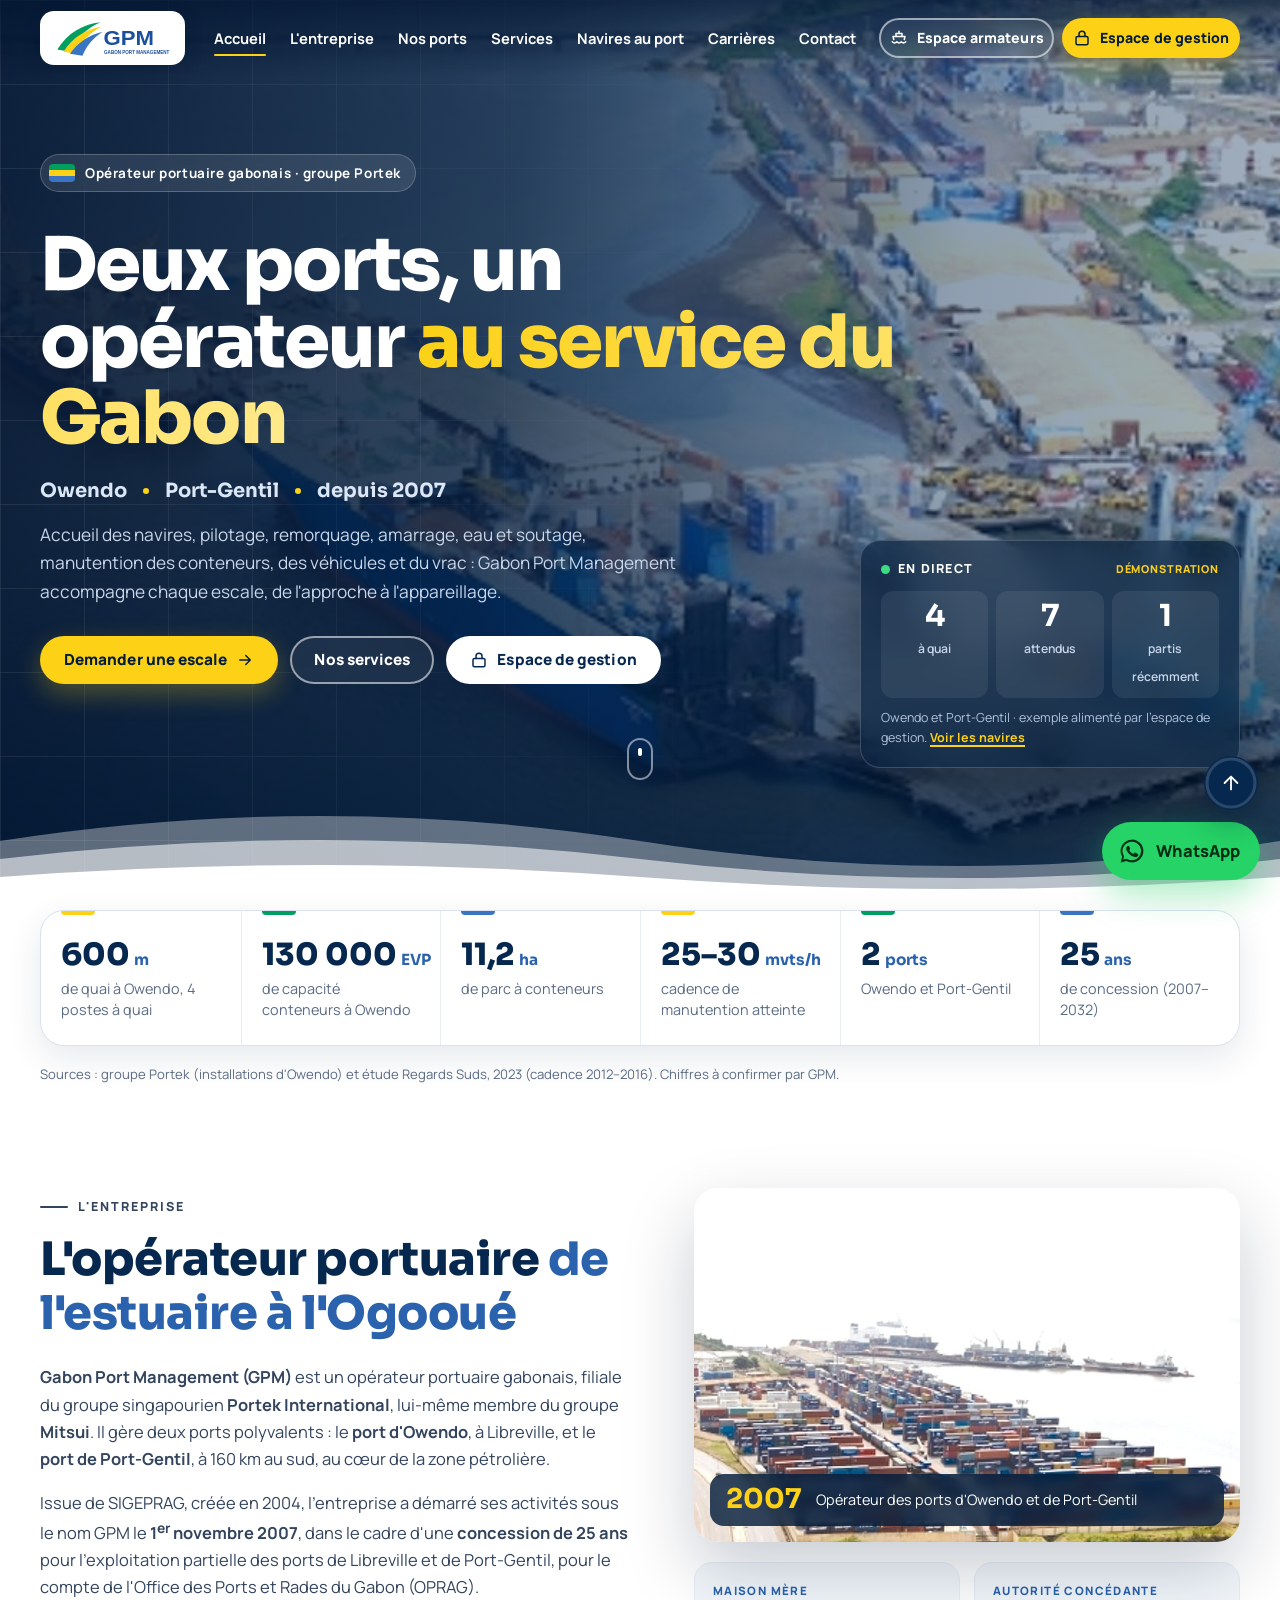
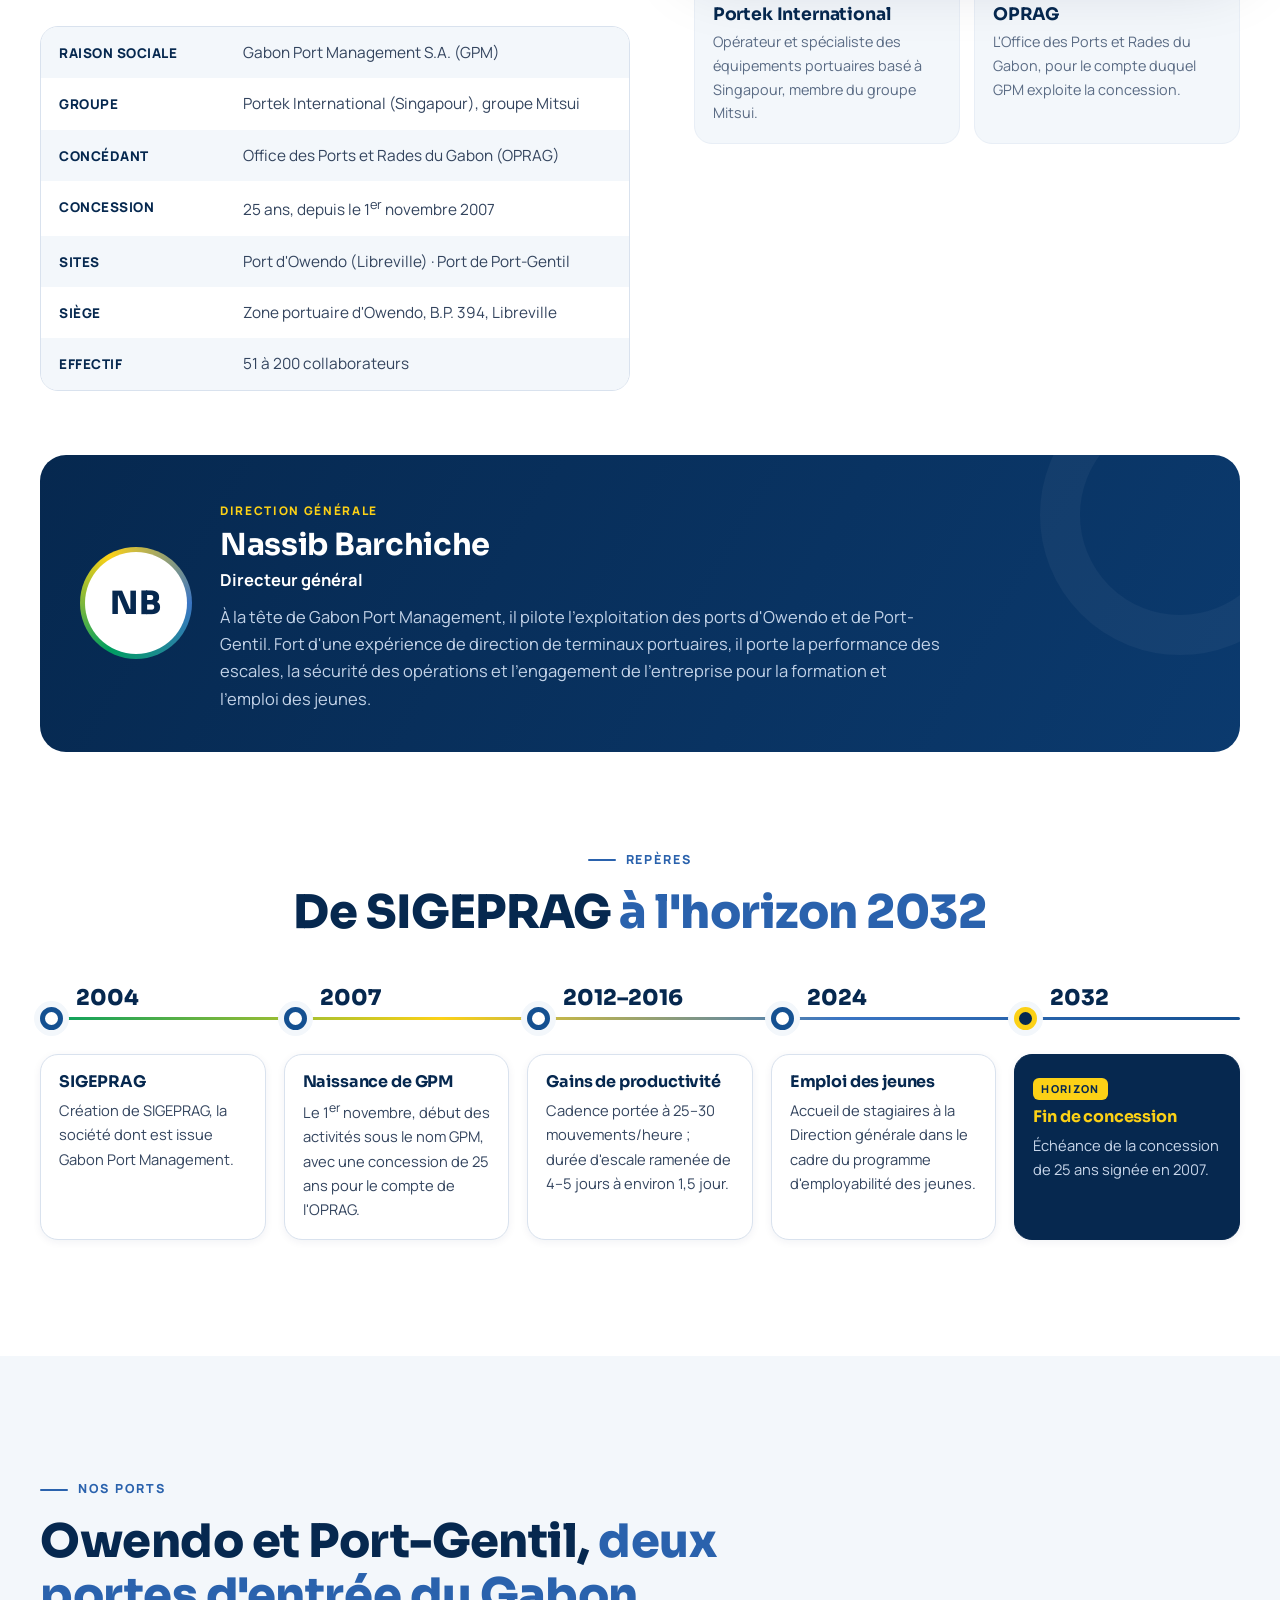
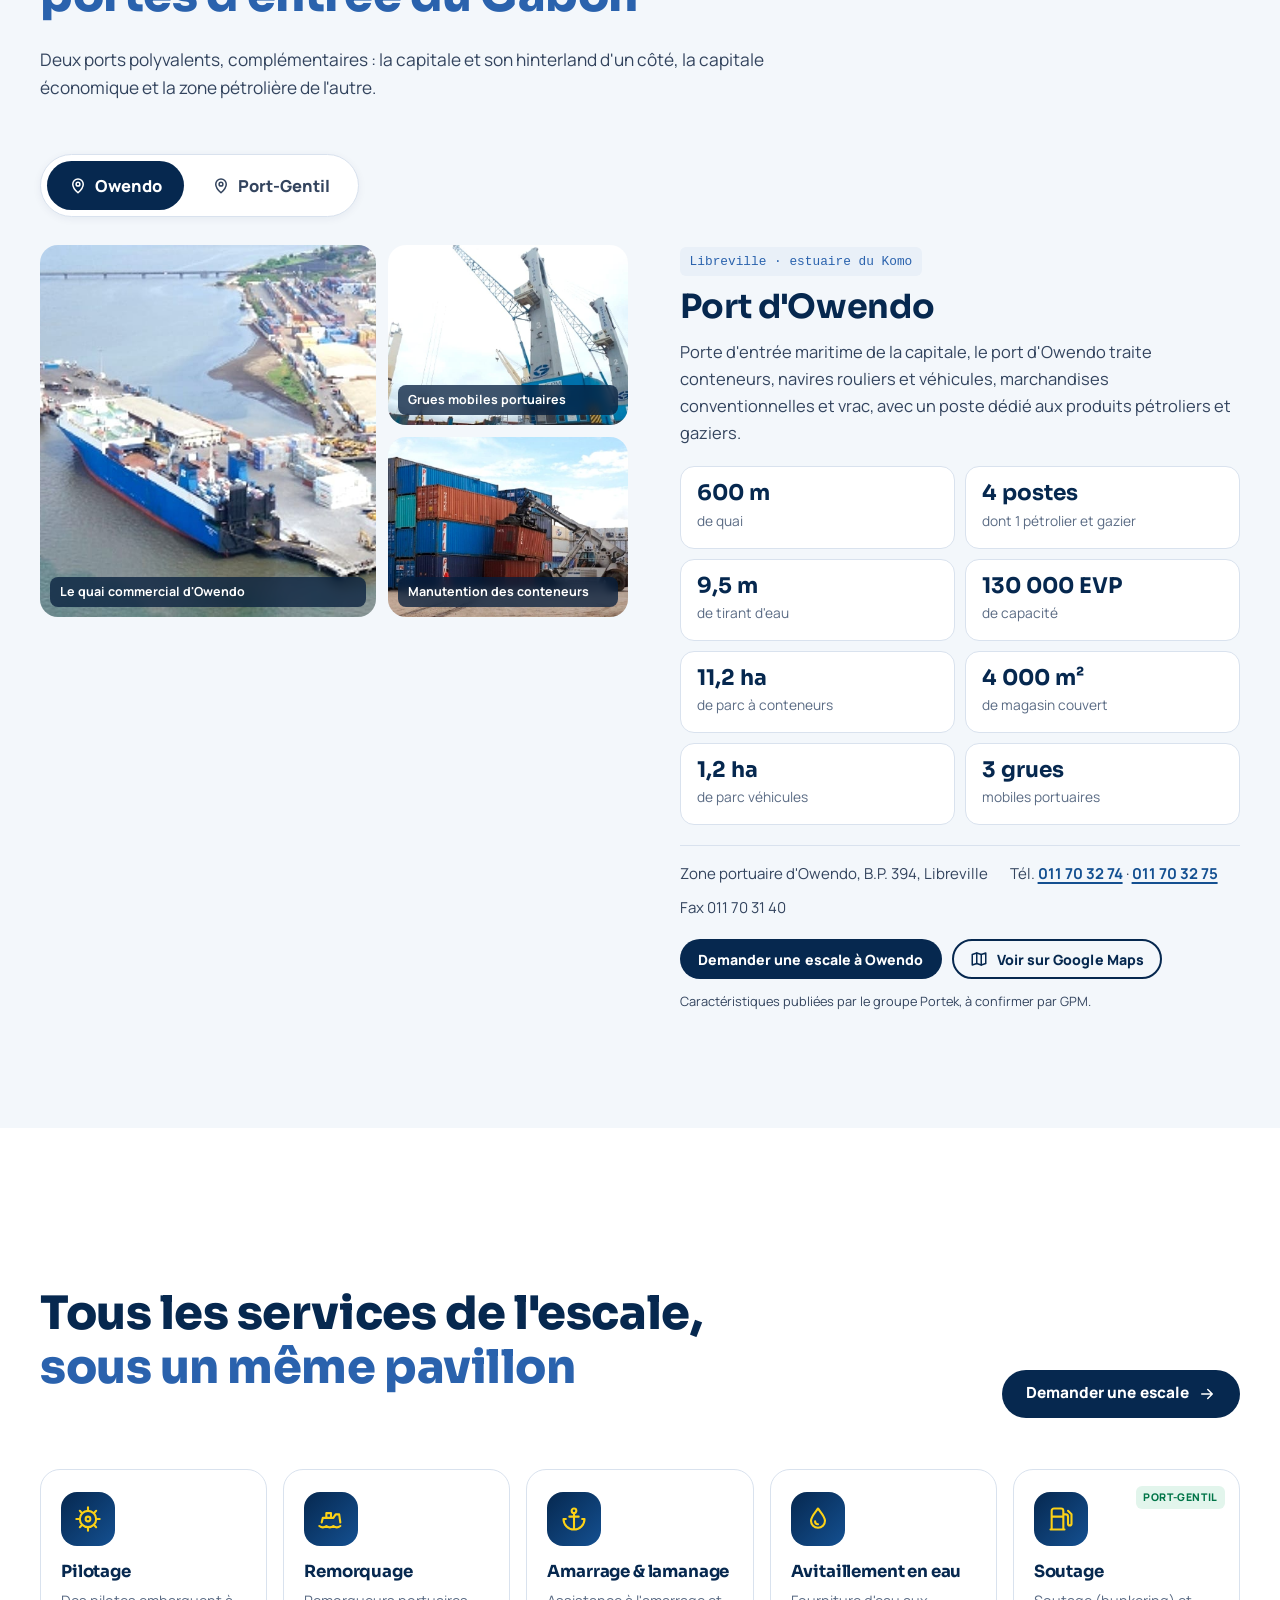
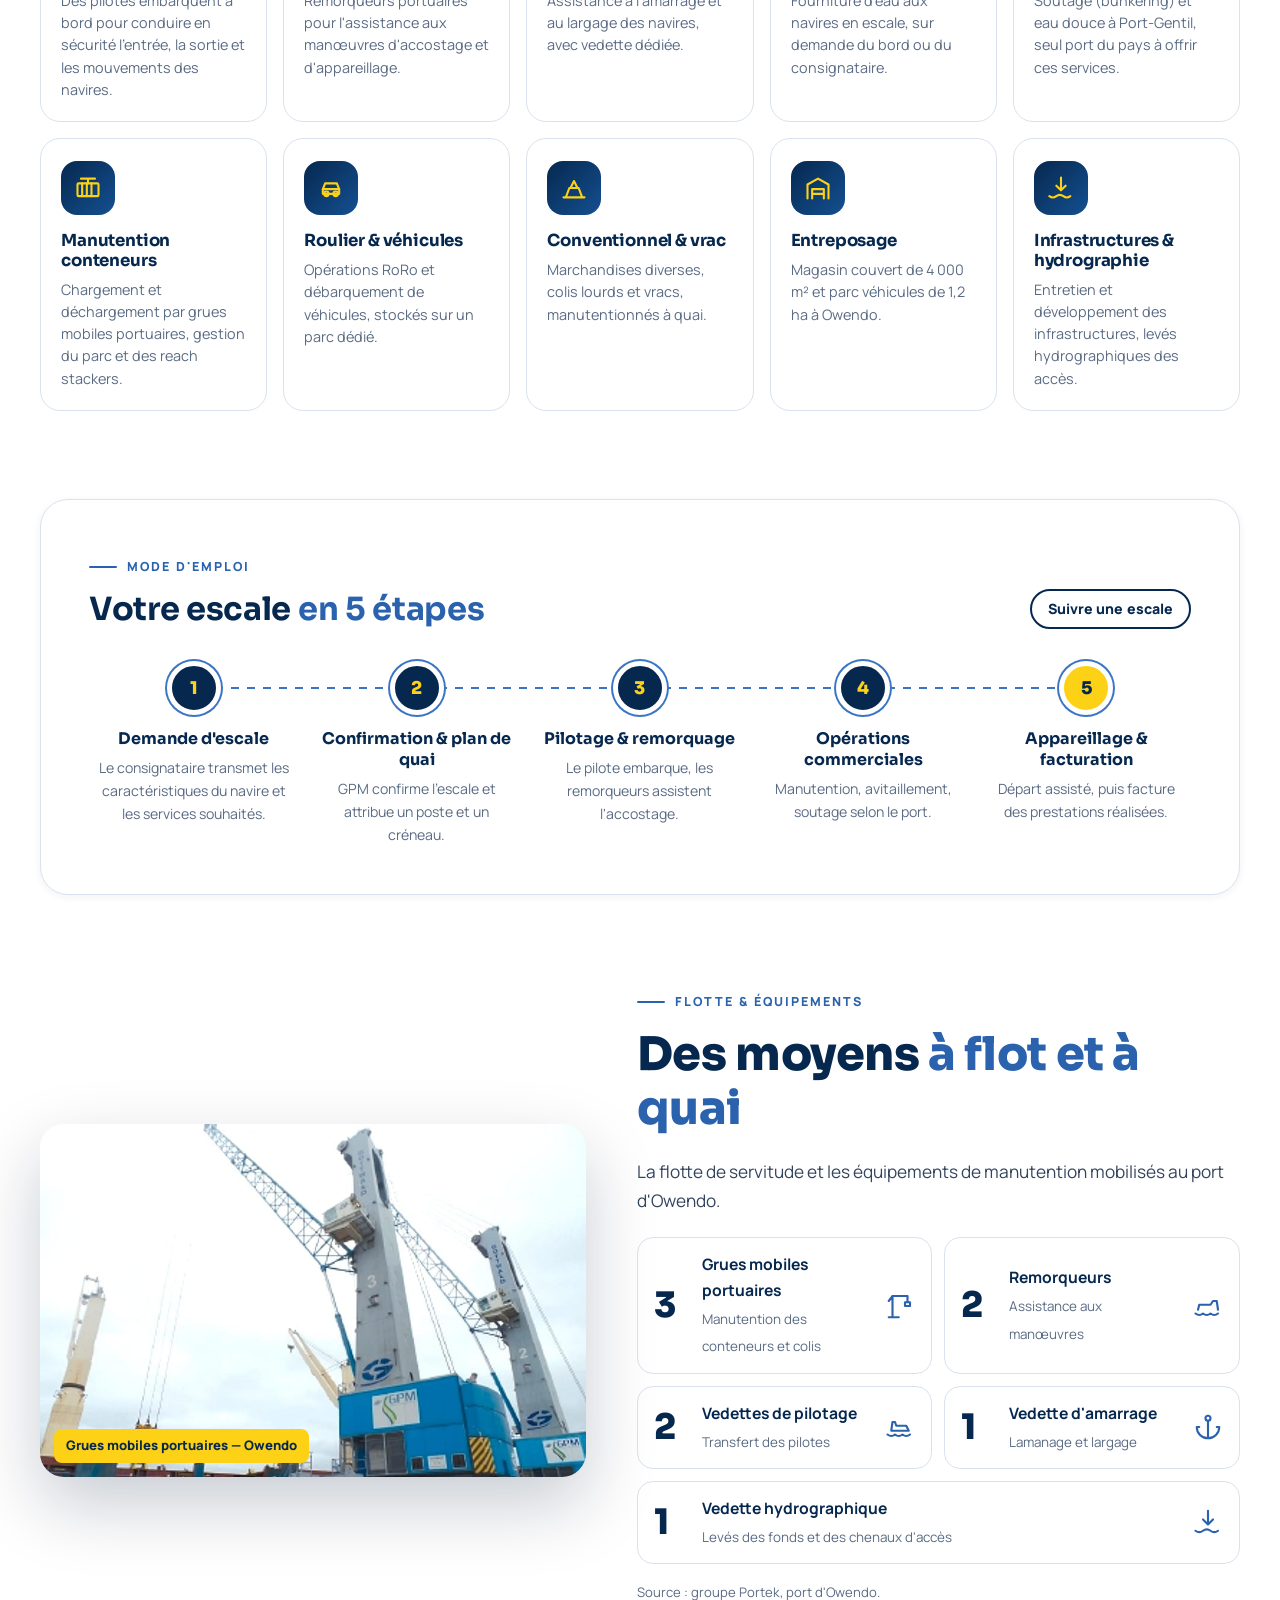
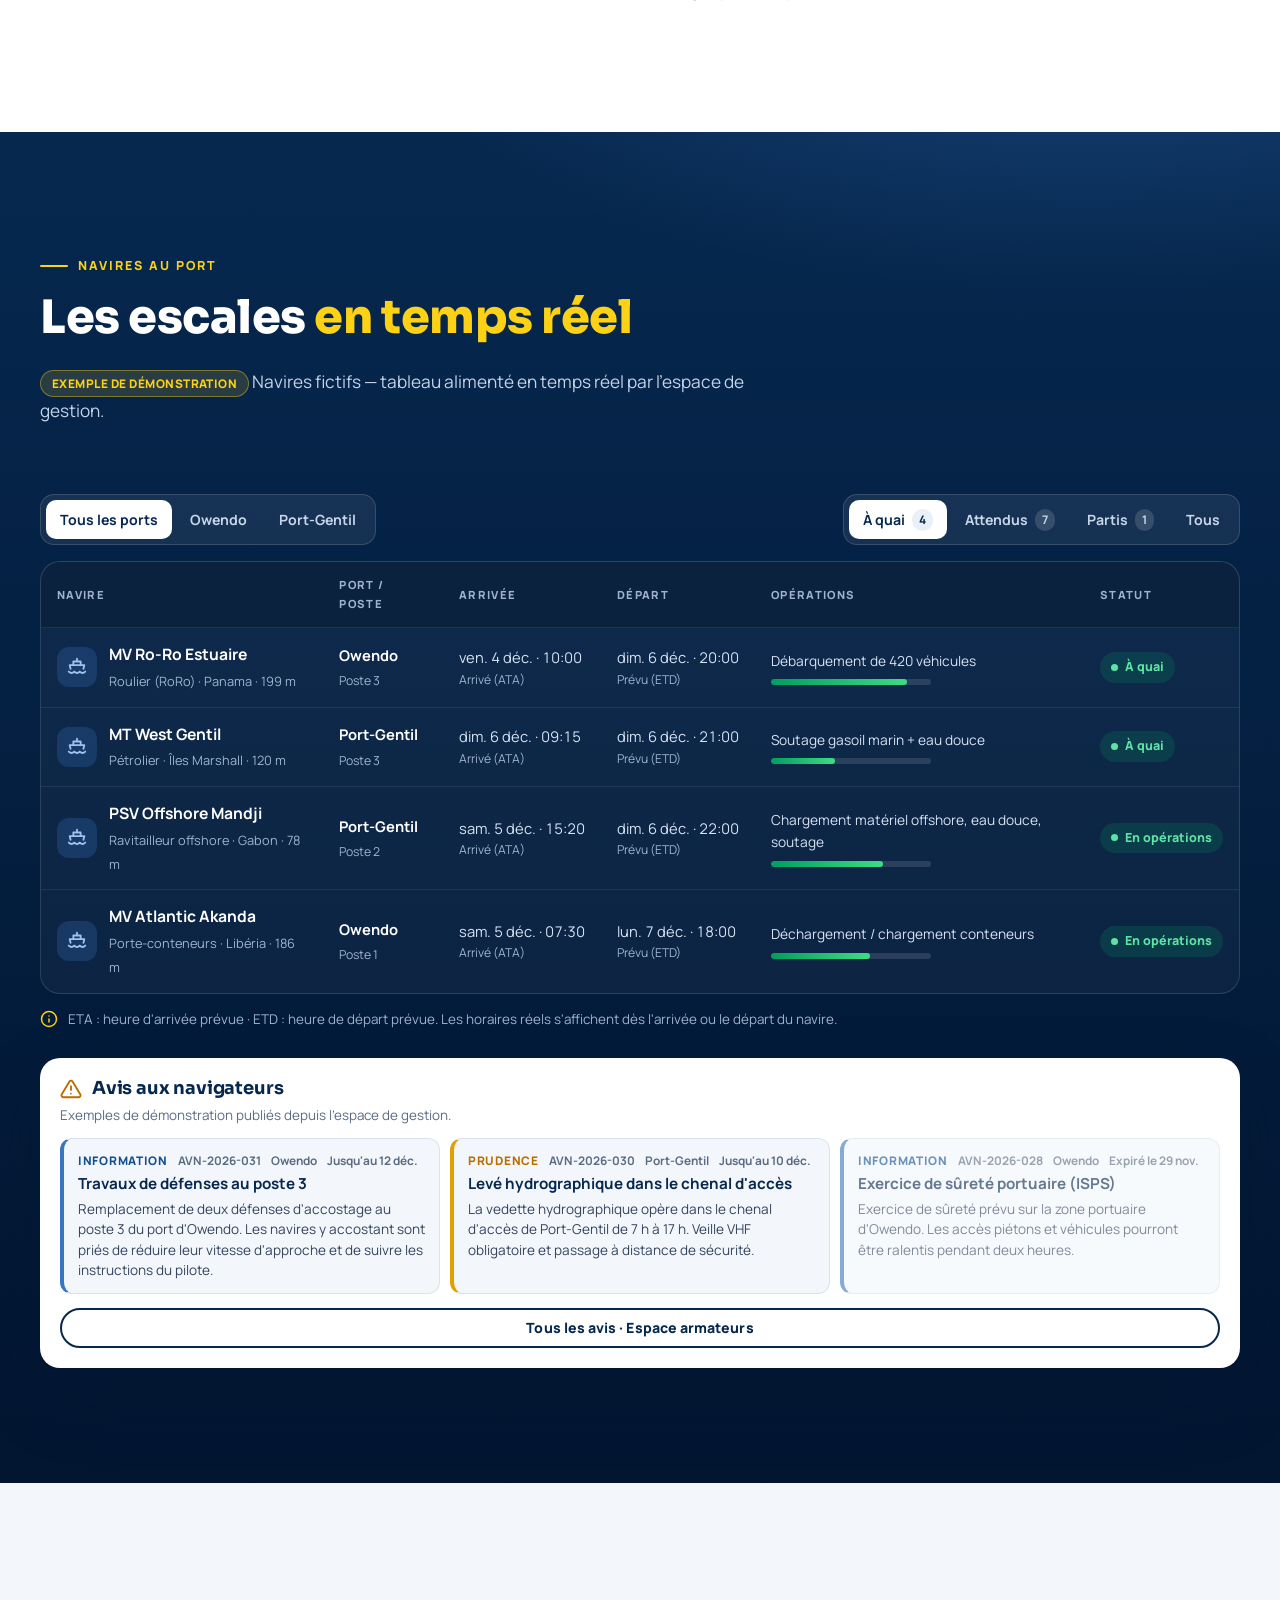
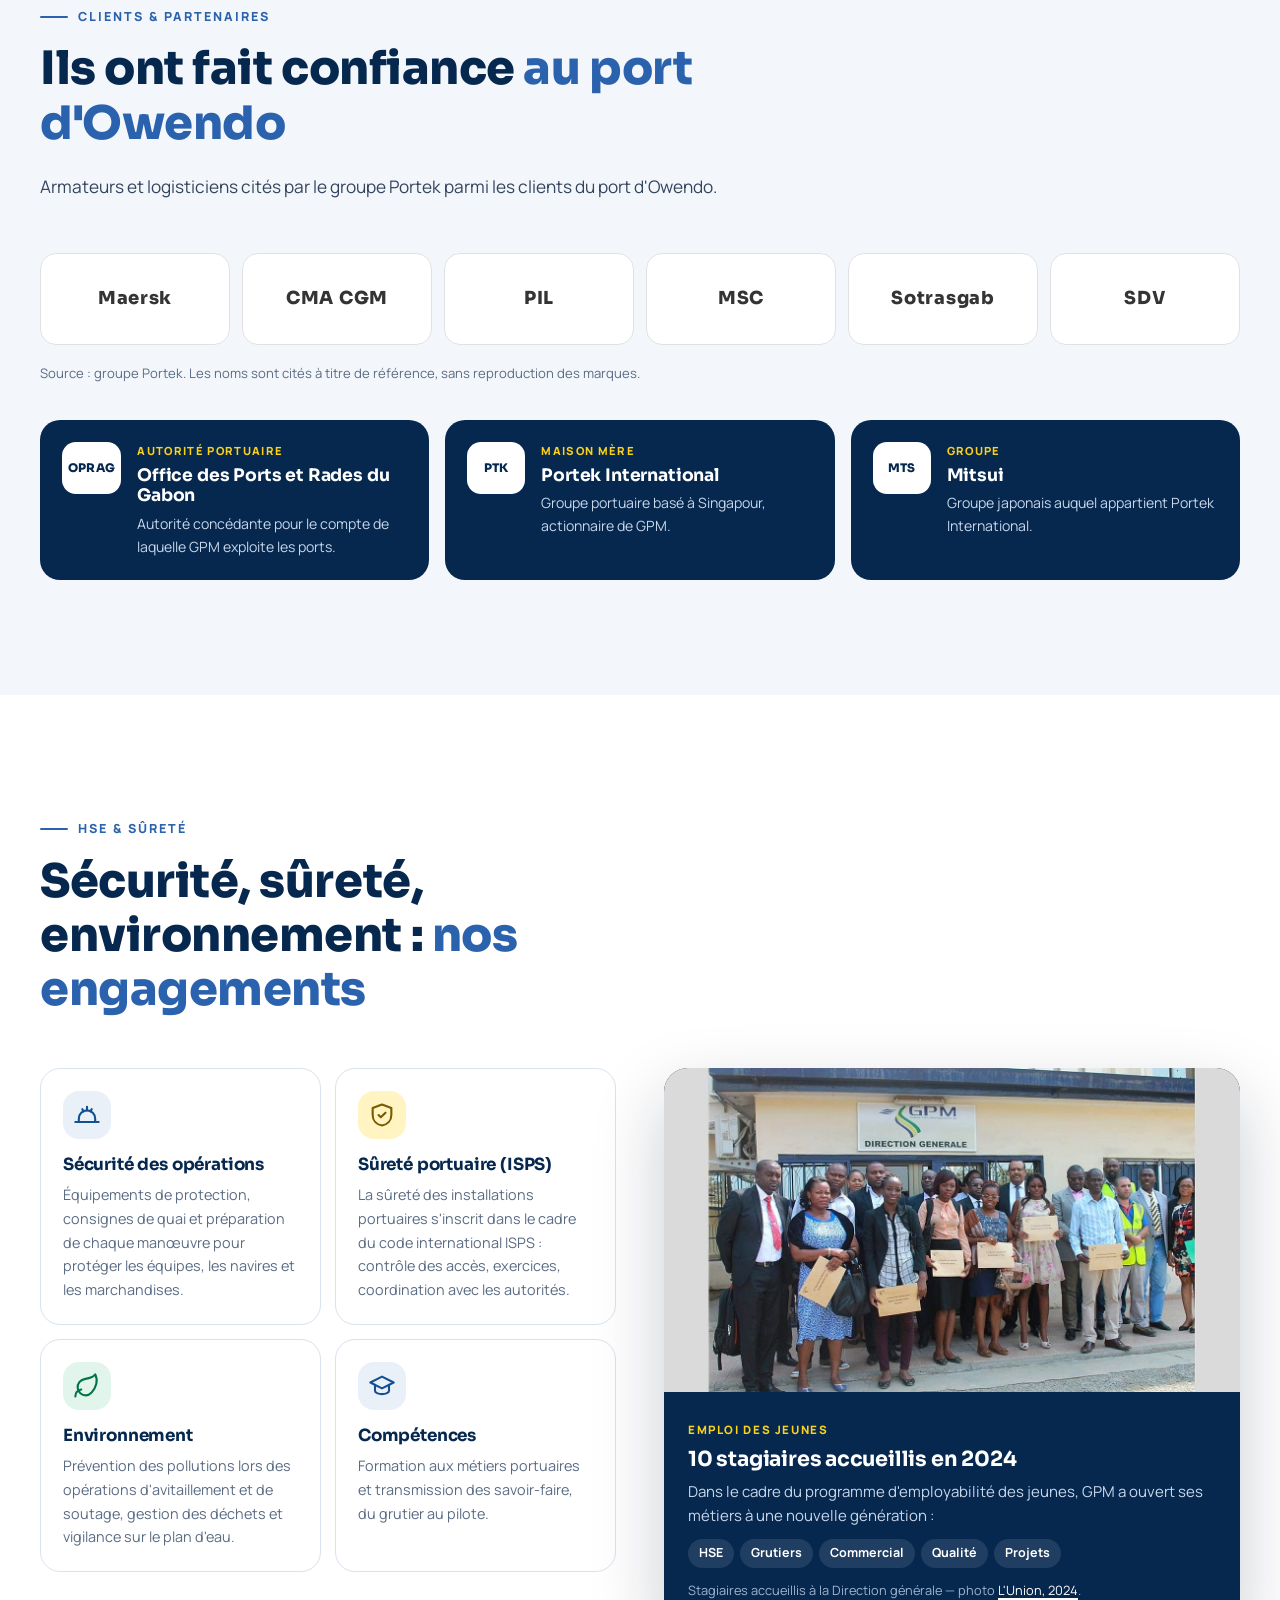
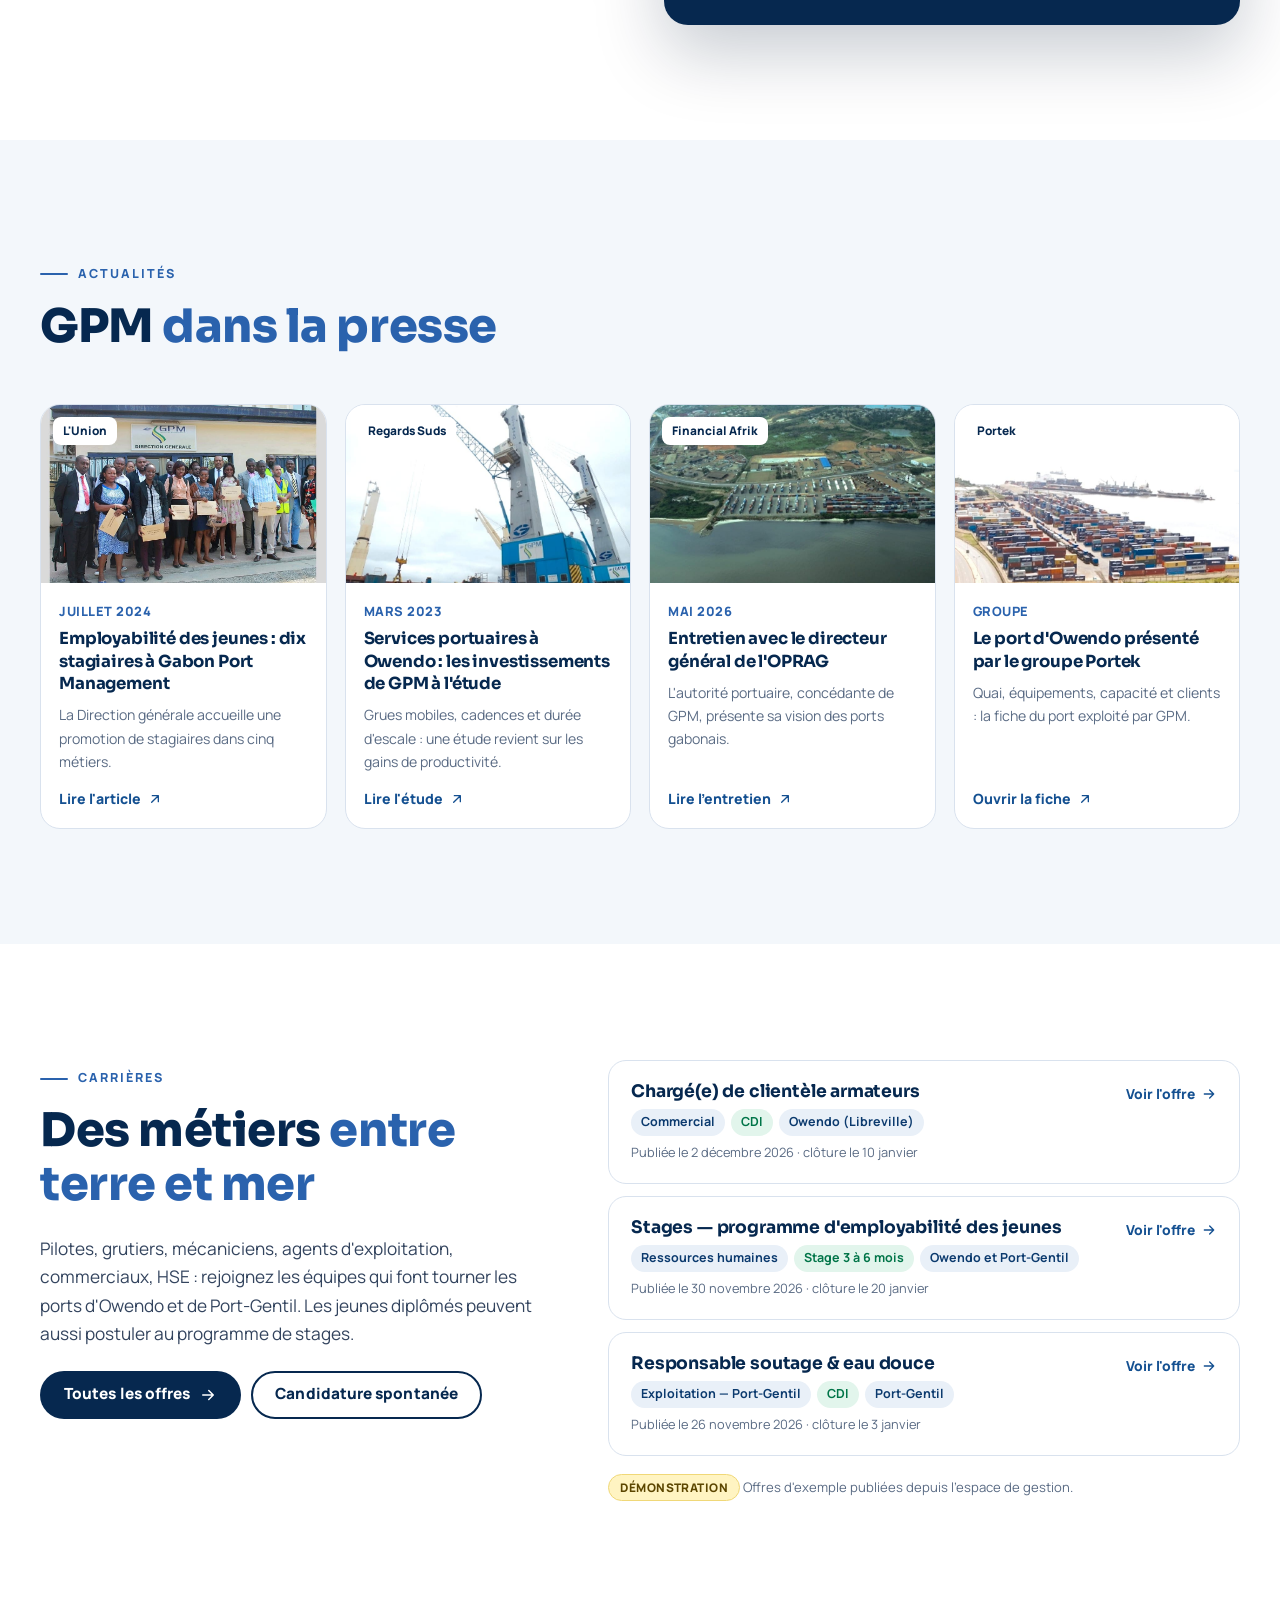
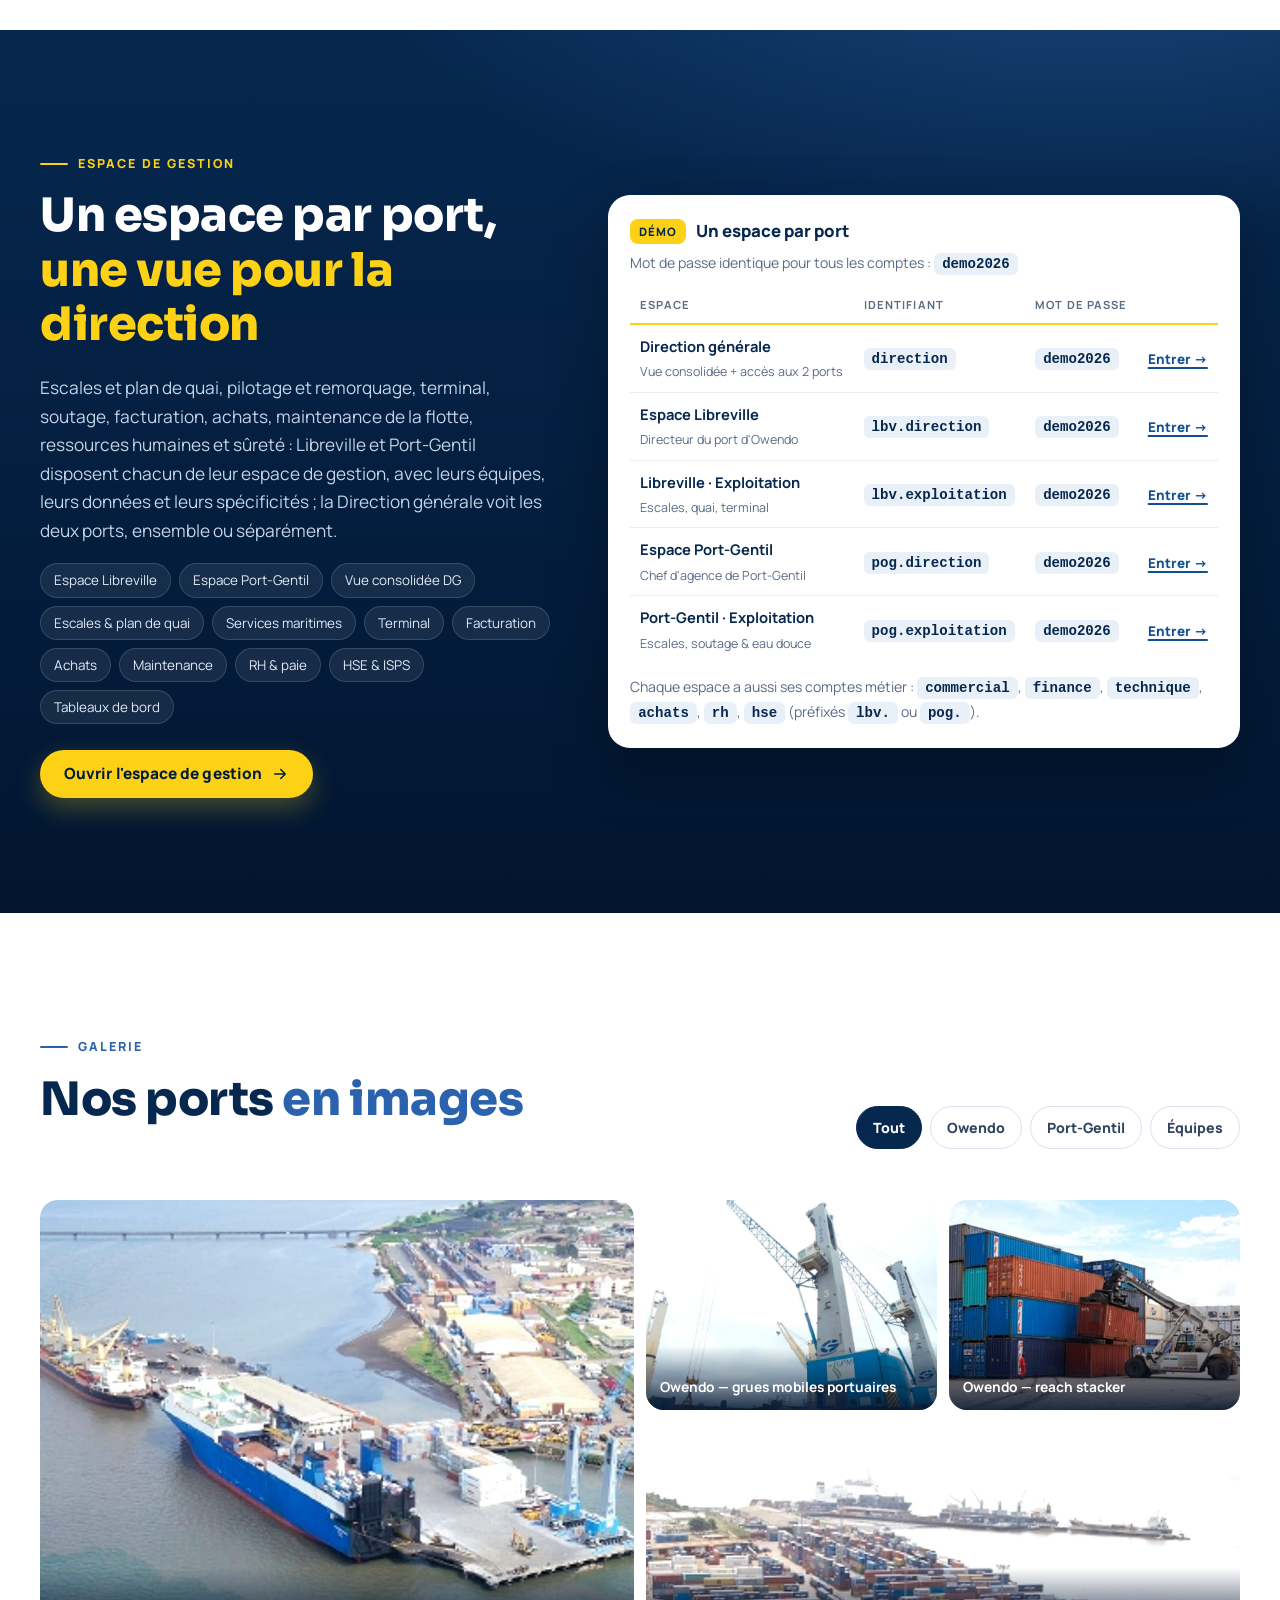
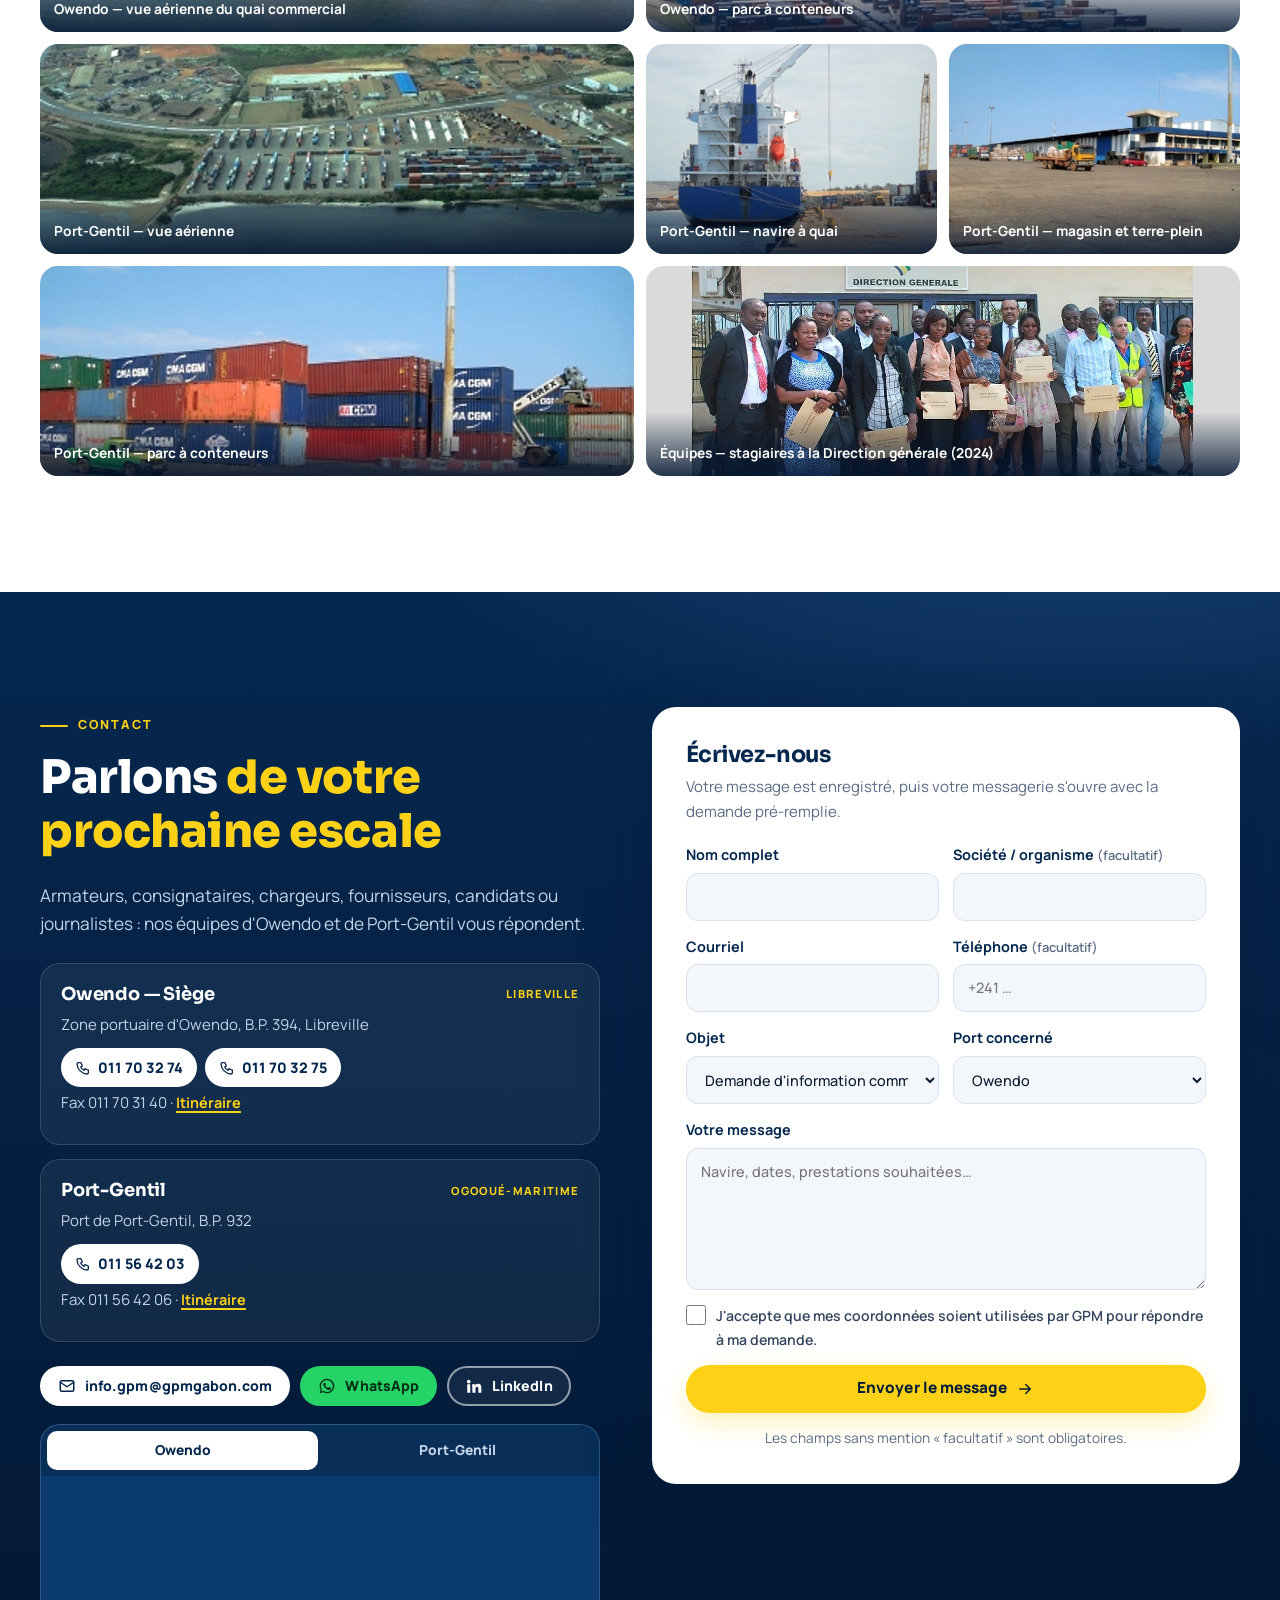
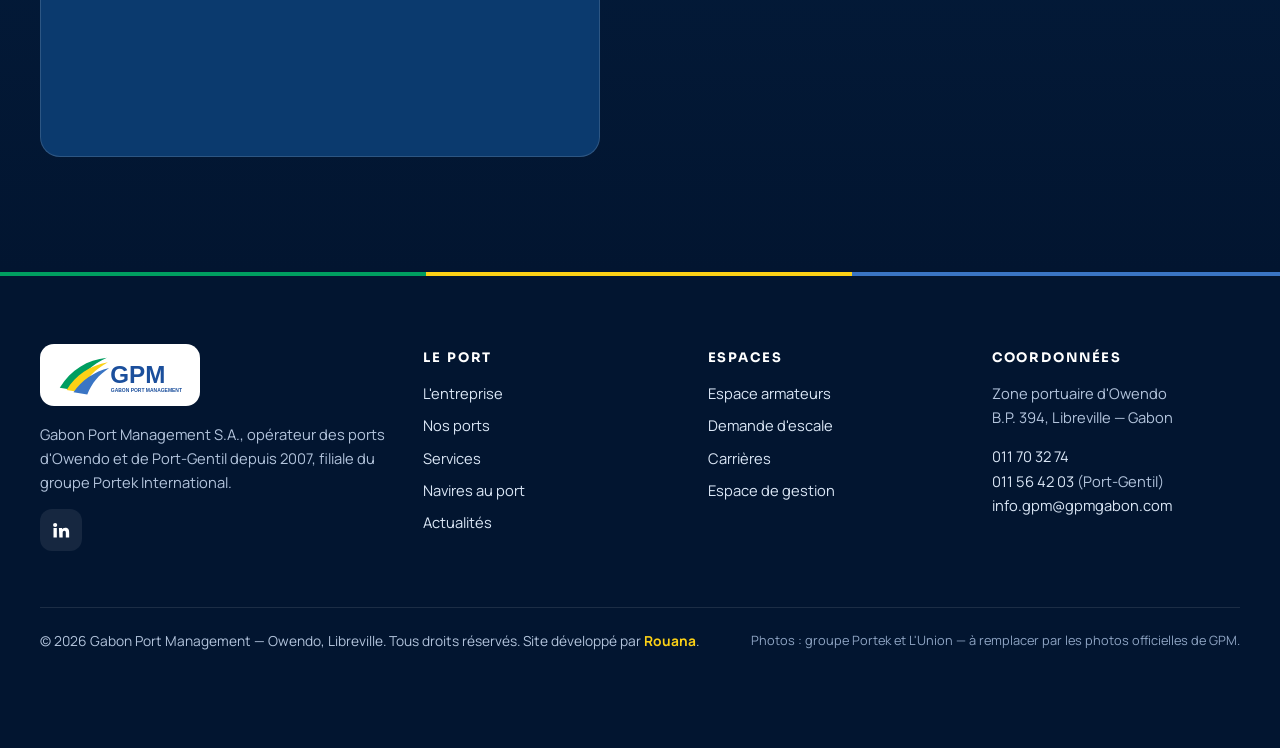
==== commit 0baea547: "Espaces de gestion par site (Libreville / Port-Gentil) + vue consolidée DG ; nouveau DG Nassib Barch" ====
--- a/index.html
+++ b/index.html
@@ -151,14 +151,13 @@
     </div>
 
     <article class="dg reveal" aria-label="Direction générale">
-      <div class="dg__avatar" aria-hidden="true"><span>OM</span></div>
+      <div class="dg__avatar" aria-hidden="true"><span>NB</span><!-- Photo du DG : ajouter <img src="assets/img/dg-nassib-barchiche.jpg" alt=""> dès réception --></div>
       <div>
         <small>Direction générale</small>
-        <h3>Oswald Séverin Mayounou</h3>
+        <h3>Nassib Barchiche</h3>
         <span class="dg__role">Directeur général</span>
-        <p>À la tête de Gabon Port Management, il porte notamment l'engagement de l'entreprise pour l'emploi des jeunes : en 2024, la Direction générale a accueilli une promotion de stagiaires dans les métiers HSE, grutiers, commercial, qualité et projets.</p>
-      </div>
-      <p class="dg__src">Source : <a href="https://www.union.sonapresse.com/fr/employabilite-des-jeunes-dix-stagiaires-gabon-port-management" target="_blank" rel="noopener">L'Union, juillet 2024</a></p>
+        <p>À la tête de Gabon Port Management, il pilote l'exploitation des ports d'Owendo et de Port-Gentil. Fort d'une expérience de direction de terminaux portuaires, il porte la performance des escales, la sécurité des opérations et l'engagement de l'entreprise pour la formation et l'emploi des jeunes.</p>
+      </div>
     </article>
 
     <div class="histoire">
@@ -461,27 +460,25 @@
   <div class="container demo">
     <div>
       <p class="eyebrow reveal">Espace de gestion</p>
-      <h2 class="title reveal">Tout le port <em>dans un seul outil</em></h2>
-      <p class="lead reveal">Escales et plan de quai, pilotage et remorquage, terminal, soutage, facturation, achats, maintenance de la flotte, ressources humaines et sûreté : chaque service travaille sur les mêmes données, avec ses circuits de validation et ses tableaux de bord.</p>
-      <ul class="demo__mods reveal"><li>Escales &amp; plan de quai</li><li>Services maritimes</li><li>Terminal</li><li>Facturation</li><li>Achats</li><li>Maintenance</li><li>RH &amp; paie</li><li>HSE &amp; ISPS</li><li>Tableaux de bord</li></ul>
+      <h2 class="title reveal">Un espace par port, <em>une vue pour la direction</em></h2>
+      <p class="lead reveal">Escales et plan de quai, pilotage et remorquage, terminal, soutage, facturation, achats, maintenance de la flotte, ressources humaines et sûreté : Libreville et Port-Gentil disposent chacun de leur espace de gestion, avec leurs équipes, leurs données et leurs spécificités ; la Direction générale voit les deux ports, ensemble ou séparément.</p>
+      <ul class="demo__mods reveal"><li>Espace Libreville</li><li>Espace Port-Gentil</li><li>Vue consolidée DG</li><li>Escales &amp; plan de quai</li><li>Services maritimes</li><li>Terminal</li><li>Facturation</li><li>Achats</li><li>Maintenance</li><li>RH &amp; paie</li><li>HSE &amp; ISPS</li><li>Tableaux de bord</li></ul>
       <a href="espace/index.html" class="btn btn--yellow reveal">Ouvrir l'espace de gestion <svg viewBox="0 0 24 24" aria-hidden="true"><path d="M5 12h14M13 6l6 6-6 6"/></svg></a>
     </div>
     <div class="creds reveal">
-      <div class="creds__head"><span>Démo</span>Identifiants de connexion</div>
-      <p class="creds__note">Mot de passe identique pour tous les profils : <code>demo2026</code></p>
+      <div class="creds__head"><span>Démo</span>Un espace par port</div>
+      <p class="creds__note">Mot de passe identique pour tous les comptes : <code>demo2026</code></p>
       <table>
-        <thead><tr><th scope="col">Profil</th><th scope="col">Identifiant</th><th scope="col">Mot de passe</th><th scope="col"><span class="sr-only">Accès</span></th></tr></thead>
+        <thead><tr><th scope="col">Espace</th><th scope="col">Identifiant</th><th scope="col">Mot de passe</th><th scope="col"><span class="sr-only">Accès</span></th></tr></thead>
         <tbody>
-          <tr><td><b>Direction générale</b><small>Accès complet</small></td><td><code>direction</code></td><td><code>demo2026</code></td><td><a class="creds__go" href="espace/index.html?u=direction">Entrer →</a></td></tr>
-          <tr><td><b>Exploitation portuaire</b><small>Escales, quai, services maritimes</small></td><td><code>exploitation</code></td><td><code>demo2026</code></td><td><a class="creds__go" href="espace/index.html?u=exploitation">Entrer →</a></td></tr>
-          <tr><td><b>Commercial</b><small>Armateurs, demandes d'escale</small></td><td><code>commercial</code></td><td><code>demo2026</code></td><td><a class="creds__go" href="espace/index.html?u=commercial">Entrer →</a></td></tr>
-          <tr><td><b>Finances</b><small>Facturation, budgets, paie</small></td><td><code>finance</code></td><td><code>demo2026</code></td><td><a class="creds__go" href="espace/index.html?u=finance">Entrer →</a></td></tr>
-          <tr><td><b>Technique</b><small>Flotte, engins, maintenance</small></td><td><code>technique</code></td><td><code>demo2026</code></td><td><a class="creds__go" href="espace/index.html?u=technique">Entrer →</a></td></tr>
-          <tr><td><b>Achats &amp; magasin</b><small>Demandes, commandes, stocks</small></td><td><code>achats</code></td><td><code>demo2026</code></td><td><a class="creds__go" href="espace/index.html?u=achats">Entrer →</a></td></tr>
-          <tr><td><b>Ressources humaines</b><small>Recrutement, stages, personnel</small></td><td><code>rh</code></td><td><code>demo2026</code></td><td><a class="creds__go" href="espace/index.html?u=rh">Entrer →</a></td></tr>
-          <tr><td><b>HSE &amp; sûreté</b><small>ISPS, accès, incidents</small></td><td><code>hse</code></td><td><code>demo2026</code></td><td><a class="creds__go" href="espace/index.html?u=hse">Entrer →</a></td></tr>
+          <tr><td><b>Direction générale</b><small>Vue consolidée + accès aux 2 ports</small></td><td><code>direction</code></td><td><code>demo2026</code></td><td><a class="creds__go" href="espace/index.html?u=direction">Entrer →</a></td></tr>
+          <tr><td><b>Espace Libreville</b><small>Directeur du port d'Owendo</small></td><td><code>lbv.direction</code></td><td><code>demo2026</code></td><td><a class="creds__go" href="espace/index.html?espace=OWE&amp;u=lbv.direction">Entrer →</a></td></tr>
+          <tr><td><b>Libreville · Exploitation</b><small>Escales, quai, terminal</small></td><td><code>lbv.exploitation</code></td><td><code>demo2026</code></td><td><a class="creds__go" href="espace/index.html?espace=OWE&amp;u=lbv.exploitation">Entrer →</a></td></tr>
+          <tr><td><b>Espace Port-Gentil</b><small>Chef d'agence de Port-Gentil</small></td><td><code>pog.direction</code></td><td><code>demo2026</code></td><td><a class="creds__go" href="espace/index.html?espace=POG&amp;u=pog.direction">Entrer →</a></td></tr>
+          <tr><td><b>Port-Gentil · Exploitation</b><small>Escales, soutage &amp; eau douce</small></td><td><code>pog.exploitation</code></td><td><code>demo2026</code></td><td><a class="creds__go" href="espace/index.html?espace=POG&amp;u=pog.exploitation">Entrer →</a></td></tr>
         </tbody>
       </table>
+      <p class="creds__note" style="margin:12px 0 0">Chaque espace a aussi ses comptes métier : <code>commercial</code>, <code>finance</code>, <code>technique</code>, <code>achats</code>, <code>rh</code>, <code>hse</code> (préfixés <code>lbv.</code> ou <code>pog.</code>).</p>
     </div>
   </div>
 </section>
--- a/assets/css/style.css
+++ b/assets/css/style.css
@@ -893,3 +893,5 @@
 
 /* ---------- Impression ---------- */
 @media print { .header, .fab, .waves, .hero__live, .lightbox, .modal { display: none !important; } .hero, .page-hero { min-height: 0; padding: 30px 0; } }
+/* Photo du Directeur général (s'affiche dès que assets/img/dg-nassib-barchiche.jpg est présent) */
+.dg__avatar img { position: absolute; inset: 5px; width: calc(100% - 10px); height: calc(100% - 10px); border-radius: 50%; object-fit: cover; object-position: center 25%; background: #fff; }
